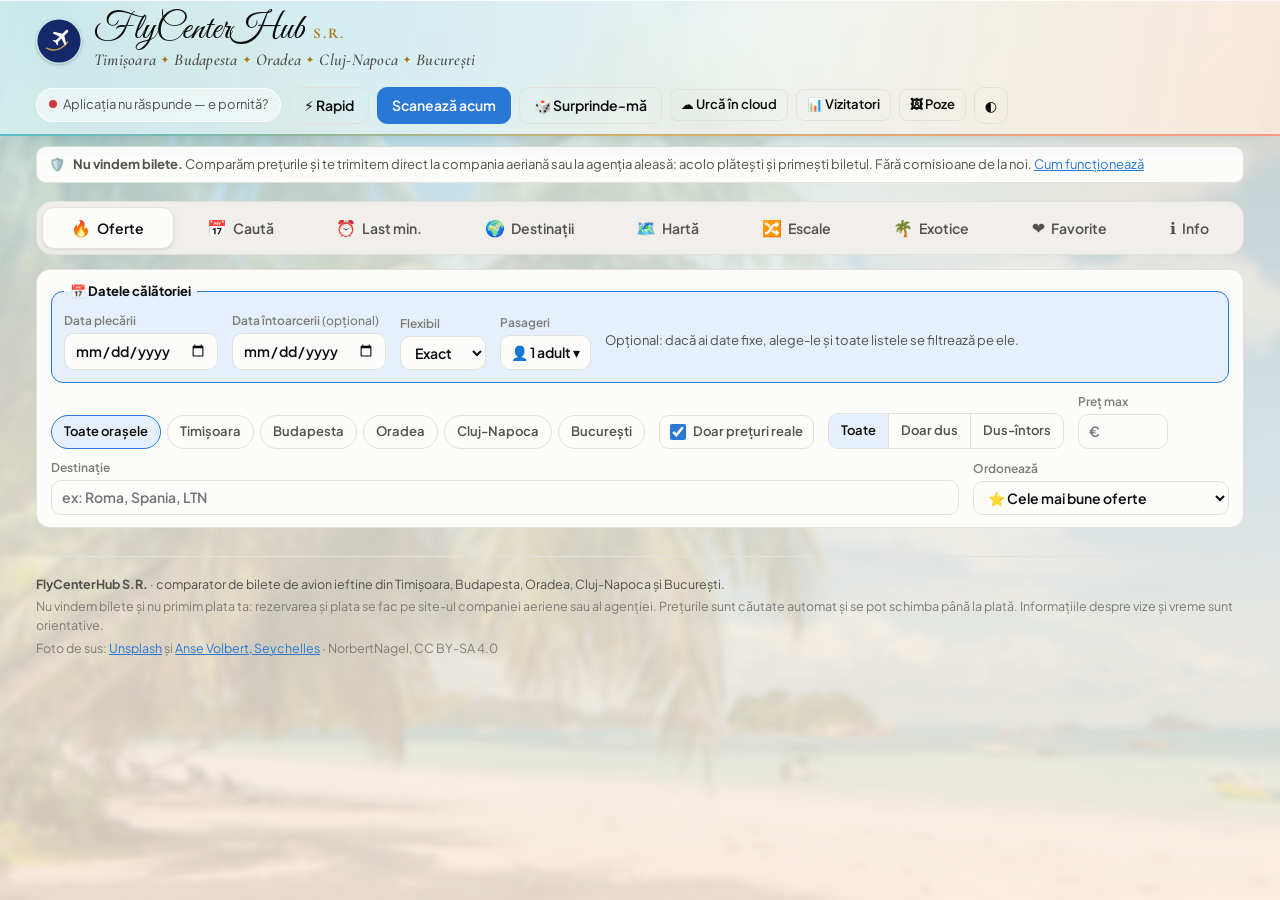
==== web/index.html @ 63155123 "Actualizare cod de pe laptop 2026-10-12 17:02:03" ====
<!doctype html>
<html lang="ro">
<head>
<meta charset="utf-8">
<meta name="viewport" content="width=device-width, initial-scale=1, viewport-fit=cover">
<meta name="theme-color" content="#fcfcfb" media="(prefers-color-scheme: light)">
<meta name="theme-color" content="#1a1a19" media="(prefers-color-scheme: dark)">
<title>FlyCenterHub S.R.</title>
<link rel="preconnect" href="https://fonts.googleapis.com">
<link rel="preconnect" href="https://fonts.gstatic.com" crossorigin>
<link href="https://fonts.googleapis.com/css2?family=Great+Vibes&family=Cormorant+Garamond:ital,wght@0,500;0,600;0,700;1,500;1,600&family=Plus+Jakarta+Sans:wght@400;500;600;700;800&display=swap" rel="stylesheet">
<link rel="icon" href="logo.svg" type="image/svg+xml">
<link rel="apple-touch-icon" href="logo.svg">
<link rel="stylesheet" href="style.css">
<link rel="stylesheet" href="hero.css">
</head>
<body>
<header class="top">
  <div class="wrap top-inner">
    <div class="brand">
      <span class="logo" aria-hidden="true"><img src="logo.svg" alt="" width="44" height="44"></span>
      <div>
        <h1 class="brand-name"><span class="script">FlyCenterHub</span> <span class="sr">S.R.</span></h1>
        <p class="sub cities" id="cities-line">Timișoara · Budapesta · Oradea · Cluj-Napoca</p>
        <p class="sub fx" id="fx-line"></p>
        <p class="sub fx" id="public-line"></p>
      </div>
    </div>
    <div class="status-area">
      <div id="status" class="status-pill" role="status" aria-live="polite">Se încarcă…</div>
      <button id="btn-quick" class="btn ghost" title="Verificare rapidă (~2 minute): Aviasales și cele mai mici prețuri Ryanair spre toate destinațiile">⚡ Rapid</button>
      <button id="btn-scan" class="btn" title="Scanare completă (~30 de minute): fiecare zi, pe toate rutele Wizz Air, Ryanair și Aviasales">Scanează acum</button>
      <button id="btn-surprise" class="btn ghost" title="O destinație la întâmplare, în bugetul tău">🎲 Surprinde-mă</button>
      <button id="btn-theme" class="btn ghost icon" title="Temă luminoasă / întunecată" aria-label="Schimbă tema">◐</button>
    </div>
  </div>
  <div class="scanbar" id="scanbar" hidden><div class="fill"></div></div>
</header>

<main class="wrap">
  <div class="trust" id="trust">🛡️ <span><b>Nu vindem bilete.</b> Comparăm prețurile și te trimitem direct la compania aeriană sau la agenția aleasă: acolo plătești și primești biletul. Fără comisioane de la noi. <a href="#" data-tab="help" data-anchor="despre">Cum funcționează</a></span></div>
  <nav class="tabs" role="tablist">
    <button role="tab" data-tab="deals" title="Cele mai bune oferte" class="tab active"><span class="t-ico">🔥</span><span class="t-lbl">Oferte</span><span class="t-short">Oferte</span> <span class="count" id="c-deals"></span></button>
    <button role="tab" data-tab="search" title="Cel mai ieftin zbor spre fiecare destinație, filtrat pe datele tale" class="tab"><span class="t-ico">📅</span><span class="t-lbl">Caută pe date</span><span class="t-short">Caută</span> <span class="count" id="c-search"></span></button>
    <button role="tab" data-tab="lm" title="Zboruri cu plecare în zilele următoare" class="tab"><span class="t-ico">⏰</span><span class="t-lbl">Last minute</span><span class="t-short">Last min.</span> <span class="count" id="c-lm"></span></button>
    <button role="tab" data-tab="dest" title="Toate destinațiile, din fiecare oraș" class="tab"><span class="t-ico">🌍</span><span class="t-lbl">Destinații</span><span class="t-short">Destinații</span> <span class="count" id="c-dest"></span></button>
    <button role="tab" data-tab="map" title="Harta cu prețuri: unde poți zbura ieftin" class="tab"><span class="t-ico">🗺️</span><span class="t-lbl">Hartă</span><span class="t-short">Hartă</span> <span class="count" id="c-map"></span></button>
    <button role="tab" data-tab="escale" title="Escale făcute de tine: două bilete low-cost, mai ieftine decât zborul direct" class="tab"><span class="t-ico">🔀</span><span class="t-lbl">Escale</span><span class="t-short">Escale</span> <span class="count" id="c-escale"></span></button>
    <button role="tab" data-tab="exotic" title="Destinații exotice din Budapesta" class="tab"><span class="t-ico">🌴</span><span class="t-lbl">Exotice</span><span class="t-short">Exotice</span> <span class="count" id="c-exotic"></span></button>
    <button role="tab" data-tab="favs" title="Zborurile salvate de tine" class="tab"><span class="t-ico">❤️</span><span class="t-lbl">Favorite</span><span class="t-short">Favorite</span> <span class="count" id="c-favs"></span></button>
    <button role="tab" data-tab="help" title="Cum funcționează platforma" class="tab"><span class="t-ico">ℹ️</span><span class="t-lbl">Info</span><span class="t-short">Info</span></button>
  </nav>

  <div class="quick-origins" id="quick-origins" role="group" aria-label="Oraș de plecare"></div>
  <section class="filters" id="filters">
    <button class="filters-toggle" id="filters-toggle" type="button" aria-expanded="false">
      <span>⚙️ Filtre, date și sortare</span><span class="ft-sum" id="filters-sum"></span><span class="ft-arrow">▾</span>
    </button>
    <fieldset class="datebox" id="f-dates">
      <legend>📅 Datele călătoriei</legend>
      <label class="field"><span>Data plecării</span><input id="f-dep" type="date"></label>
      <label class="field"><span>Data întoarcerii <em>(opțional)</em></span><input id="f-ret" type="date"></label>
      <label class="field"><span>Flexibil</span>
        <select id="f-flex">
          <option value="0">Exact</option>
          <option value="1">± 1 zi</option>
          <option value="2">± 2 zile</option>
          <option value="3">± 3 zile</option>
          <option value="7">± 7 zile</option>
        </select>
      </label>
      <div class="field pax-field"><span>Pasageri</span>
        <button class="pax-btn" id="pax-btn" type="button" aria-haspopup="true" aria-expanded="false">👤 1 adult ▾</button>
        <div class="pax-pop" id="pax-pop" hidden>
          <div class="pax-row" data-k="adults"><div><b>Adulți</b><small>12 ani și peste</small></div>
            <button type="button" data-d="-1" aria-label="Mai puțini adulți">−</button><output>1</output><button type="button" data-d="1" aria-label="Mai mulți adulți">+</button></div>
          <div class="pax-row" data-k="children"><div><b>Copii</b><small>2–11 ani, cu loc</small></div>
            <button type="button" data-d="-1" aria-label="Mai puțini copii">−</button><output>0</output><button type="button" data-d="1" aria-label="Mai mulți copii">+</button></div>
          <div class="pax-row" data-k="infants"><div><b>Bebeluși</b><small>sub 2 ani, în brațe</small></div>
            <button type="button" data-d="-1" aria-label="Mai puțini bebeluși">−</button><output>0</output><button type="button" data-d="1" aria-label="Mai mulți bebeluși">+</button></div>
          <p class="pax-note">Maximum 9 locuri pe rezervare (adulți + copii); câte un bebeluș pentru fiecare adult.</p>
          <button type="button" class="btn small" id="pax-done">Gata</button>
        </div>
      </div>
      <button class="btn small ghost" id="f-dates-clear" type="button" hidden>✕ Șterge datele</button>
      <p class="datebox-hint" id="f-dates-hint">Opțional: dacă ai date fixe, alege-le și toate listele se filtrează pe ele.</p>
    </fieldset>
    <div class="chips" id="f-origin" role="group" aria-label="Oraș de plecare"></div>
    <label class="exact-toggle" title="Arată doar prețuri reale: direct de la Wizz Air și Ryanair sau confirmate pe Google Flights. Debifează ca să vezi și prețurile găsite în căutările altor călători (de verificat).">
      <input type="checkbox" id="f-exact" checked> <span>Doar prețuri reale</span>
    </label>
    <div class="seg" id="f-trip" role="group" aria-label="Tip bilet">
      <button data-v="ALL" class="on">Toate</button>
      <button data-v="OW">Doar dus</button>
      <button data-v="RT">Dus-întors</button>
    </div>
    <label class="field"><span>Preț max</span><input id="f-max" type="number" min="0" step="5" placeholder="€" inputmode="numeric"></label>
    <label class="field grow"><span>Destinație</span><input id="f-q" type="search" placeholder="ex: Roma, Spania, LTN"></label>
    <label class="field" id="f-sort-wrap"><span>Ordonează</span>
      <select id="f-sort">
        <option value="best">⭐ Cele mai bune oferte</option>
        <option value="price_asc">💶 Preț: de la cel mai ieftin</option>
        <option value="price_desc">💶 Preț: de la cel mai scump</option>
        <option value="newest">🆕 Cele mai noi (apărute recent)</option>
        <option value="date_asc">📅 Plecare: cele mai apropiate</option>
        <option value="date_desc">📅 Plecare: cele mai îndepărtate</option>
        <option value="discount">📉 Cea mai mare reducere</option>
        <option value="name">🔤 Destinație A–Z</option>
      </select>
    </label>
    <label class="field" id="f-days-wrap" hidden><span>Pleacă în max</span>
      <select id="f-days">
        <option value="3">3 zile</option>
        <option value="7">7 zile</option>
        <option value="10" selected>10 zile</option>
        <option value="14">14 zile</option>
        <option value="21">21 zile</option>
      </select>
    </label>
  </section>

  <div id="banner"></div>

  <section id="tab-deals" class="panel"></section>
  <section id="tab-search" class="panel" hidden></section>
  <section id="tab-lm" class="panel" hidden></section>
  <section id="tab-dest" class="panel" hidden></section>
  <section id="tab-map" class="panel" hidden></section>
  <section id="tab-escale" class="panel" hidden></section>
  <section id="tab-exotic" class="panel" hidden></section>
  <section id="tab-favs" class="panel" hidden></section>
  <section id="tab-help" class="panel prose" hidden></section>
</main>
<footer class="site-foot wrap">
  <p><b>FlyCenterHub S.R.</b> · comparator de bilete de avion ieftine din Timișoara, Budapesta, Oradea, Cluj-Napoca și București.</p>
  <p class="muted">Nu vindem bilete și nu primim plata ta: rezervarea și plata se fac pe site-ul companiei aeriene sau al agenției. Prețurile sunt căutate automat și se pot schimba până la plată. Informațiile despre vize și vreme sunt orientative.</p>
  <p class="muted">Foto de sus: <a href="https://unsplash.com" target="_blank" rel="noopener">Unsplash</a> și <a href="https://commons.wikimedia.org/wiki/File:Cote_D%27Or_Beach_-_Anse_Volbert_-_Praslin_-_Seychelles.jpg" target="_blank" rel="noopener">Anse Volbert, Seychelles</a> · NorbertNagel, CC BY-SA 4.0</p>
</footer>

<dialog id="route-modal" aria-labelledby="rm-title">
  <div class="modal-head">
    <div>
      <h2 id="rm-title">Rută</h2>
      <p class="sub" id="rm-sub"></p>
    </div>
    <button class="btn ghost icon" id="rm-close" aria-label="Închide">✕</button>
  </div>
  <div id="rm-body"></div>
</dialog>

<dialog id="surprise-modal" class="sp-modal" aria-labelledby="sp-title">
  <div class="modal-head">
    <div>
      <h2 id="sp-title">🎲 Surprinde-mă</h2>
      <p class="sub">Tu alegi bugetul, noi alegem destinația.</p>
    </div>
    <button class="btn ghost icon" id="sp-close" aria-label="Închide">✕</button>
  </div>
  <div class="sp-opts">
    <div class="chips sp-from" id="sp-origin" role="group" aria-label="Oraș de plecare"></div>
    <div class="seg" id="sp-budget" role="group" aria-label="Buget">
      <button data-v="30">sub 30 €</button><button data-v="50" class="on">sub 50 €</button><button data-v="100">sub 100 €</button><button data-v="200">sub 200 €</button>
    </div>
    <div class="seg" id="sp-trip" role="group" aria-label="Tip bilet">
      <button data-v="OW" class="on">Doar dus</button><button data-v="RT">Dus-întors</button>
    </div>
  </div>
  <div id="sp-body"></div>
  <div class="sp-foot"><button class="btn" id="sp-again" type="button">🎲 Altă destinație</button></div>
</dialog>

<div id="tooltip" class="tooltip" role="tooltip" hidden></div>
<script src="app.js"></script>
<script src="hero.js"></script>
</body>
</html>
---- web/style.css ----
:root {
  color-scheme: light;
  --bg: #f4f4f1;
  --surface: #fcfcfb;
  --surface-2: #f0efec;
  --border: #e2e1dc;
  --text: #0b0b0b;
  --text-2: #52514e;
  --muted: #7d7c77;
  --accent: #2a78d6;
  --accent-soft: #e6f0fc;
  --accent-ink: #ffffff;
  --gold: #a87412;
  --good-text: #006300;
  --good-soft: #e3f4e3;
  --hot-soft: #fdebe4;
  --hot-text: #a33a12;
  --new: #d03b3b;
  --series-1: #2a78d6;
  --series-1-soft: #9ec5f4;
  --series-2: #eb6834;
  --grid: #e8e7e3;
  --shadow: 0 1px 2px rgba(0,0,0,.05), 0 4px 16px rgba(0,0,0,.04);
  --radius: 14px;
}
@media (prefers-color-scheme: dark) {
  :root:not([data-theme="light"]) {
    color-scheme: dark;
    --bg: #121211;
    --surface: #1a1a19;
    --surface-2: #242422;
    --border: #33332f;
    --text: #ffffff;
    --text-2: #c3c2b7;
    --muted: #8f8e86;
    --accent: #3987e5;
    --accent-soft: #1d2b3d;
    --accent-ink: #ffffff;
    --gold: #f6d27a;
    --good-text: #6fd46f;
    --good-soft: #17301a;
    --hot-soft: #3a2218;
    --hot-text: #f3a17f;
    --new: #e66767;
    --series-1: #3987e5;
    --series-1-soft: #256abf;
    --series-2: #d95926;
    --grid: #2c2c29;
    --shadow: 0 1px 2px rgba(0,0,0,.3);
  }
}
:root[data-theme="dark"] {
  color-scheme: dark;
  --bg: #121211;
  --surface: #1a1a19;
  --surface-2: #242422;
  --border: #33332f;
  --text: #ffffff;
  --text-2: #c3c2b7;
  --muted: #8f8e86;
  --accent: #3987e5;
  --accent-soft: #1d2b3d;
  --accent-ink: #ffffff;
  --gold: #f6d27a;
  --good-text: #6fd46f;
  --good-soft: #17301a;
  --hot-soft: #3a2218;
  --hot-text: #f3a17f;
  --new: #e66767;
  --series-1: #3987e5;
  --series-1-soft: #256abf;
  --series-2: #d95926;
  --grid: #2c2c29;
  --shadow: 0 1px 2px rgba(0,0,0,.3);
}

* { box-sizing: border-box; }
[hidden] { display: none !important; }
html, body { margin: 0; }
body {
  background: var(--bg);
  color: var(--text);
  font: 15px/1.5 "Plus Jakarta Sans", system-ui, -apple-system, "Segoe UI", Roboto, sans-serif;
  -webkit-font-smoothing: antialiased;
}
/* Titluri de secțiune în stil clasic, asortate cu logo-ul */
.modal-head h2, .prose h2 {
  font-family: "Cormorant Garamond", Georgia, "Times New Roman", serif;
  font-weight: 700;
  letter-spacing: .01em;
}
.modal-head h2 { font-size: 24px; }
.prose h2 { font-size: 22px; }
a { color: var(--accent); }
.wrap { max-width: 1240px; margin: 0 auto; padding: 0 16px; }
.muted { color: var(--muted); }
.sub { margin: 0; color: var(--text-2); font-size: 13px; }
.sub.fx { font-size: 12px; color: var(--muted); font-variant-numeric: tabular-nums; }
.num { font-variant-numeric: tabular-nums; }

/* Header */
.top { background: var(--surface); border-bottom: 1px solid var(--border); position: relative; z-index: 20; /* rămâne sus, nu coboară la derulare */ }
.top-inner { display: flex; align-items: center; justify-content: space-between; gap: 16px; padding-top: 12px; padding-bottom: 12px; flex-wrap: wrap; }
.brand { display: flex; align-items: center; gap: 12px; }
.logo { width: 46px; height: 46px; flex: 0 0 auto; border-radius: 50%; display: block; box-shadow: 0 1px 3px rgba(10, 22, 56, .25); }
.logo img { width: 100%; height: 100%; display: block; }
h1 { font-size: 19px; margin: 0; letter-spacing: -.01em; }
.brand-name { display: flex; align-items: baseline; gap: 8px; line-height: 1; margin-bottom: 2px; }
.brand-name .script { font-family: "Great Vibes", "Segoe Script", "Brush Script MT", cursive; font-weight: 400; font-size: 36px; letter-spacing: 0; color: var(--text); }
.brand-name .sr { font-family: "Cormorant Garamond", Georgia, "Times New Roman", serif; font-weight: 700; font-size: 15px; letter-spacing: .14em; color: var(--gold); }
.status-area { display: flex; align-items: center; gap: 8px; flex-wrap: wrap; }
.status-pill { font-size: 13px; color: var(--text-2); background: var(--surface-2); border: 1px solid var(--border); padding: 6px 12px; border-radius: 999px; max-width: 520px; }
.status-pill .dot { display: inline-block; width: 8px; height: 8px; border-radius: 50%; background: #0ca30c; margin-right: 6px; vertical-align: 1px; }
.status-pill.busy .dot { background: #fab219; animation: pulse 1.2s infinite; }
.status-pill.err .dot { background: #d03b3b; }
@keyframes pulse { 50% { opacity: .3; } }

.btn { font: inherit; font-size: 14px; font-weight: 600; border: 1px solid var(--accent); background: var(--accent); color: var(--accent-ink); padding: 7px 14px; border-radius: 10px; cursor: pointer; text-decoration: none; display: inline-flex; align-items: center; gap: 6px; white-space: nowrap; }
.btn:hover { filter: brightness(1.08); }
.btn:disabled { opacity: .55; cursor: default; }
.btn.ghost { background: transparent; color: var(--text); border-color: var(--border); }
.btn.ghost:hover { background: var(--surface-2); filter: none; }
.btn.small { font-size: 13px; padding: 5px 10px; border-radius: 8px; }
.btn.icon { padding: 7px 10px; }

/* Tabs */
.tabs { display: flex; gap: 4px; margin: 18px 0 12px; overflow-x: auto; scrollbar-width: none; }
.tab { font: inherit; font-weight: 600; font-size: 14px; background: none; border: none; color: var(--text-2); padding: 9px 14px; border-radius: 10px; cursor: pointer; white-space: nowrap; }
.tab:hover { background: var(--surface-2); }
.tab.active { background: var(--surface); color: var(--text); box-shadow: var(--shadow); border: 1px solid var(--border); }
.count { font-size: 12px; color: var(--muted); font-weight: 500; margin-left: 2px; }

/* Filters */
.filters { display: flex; gap: 10px 14px; align-items: end; flex-wrap: wrap; background: var(--surface); border: 1px solid var(--border); border-radius: var(--radius); padding: 12px 14px; margin-bottom: 14px; }
.chips { display: flex; gap: 6px; flex-wrap: wrap; }
.chip { font: inherit; font-size: 13px; font-weight: 600; border: 1px solid var(--border); background: var(--surface); color: var(--text-2); border-radius: 999px; padding: 6px 12px; cursor: pointer; }
.chip.on { background: var(--accent-soft); border-color: var(--accent); color: var(--text); }
.seg { display: inline-flex; border: 1px solid var(--border); border-radius: 10px; overflow: hidden; }
.seg button { font: inherit; font-size: 13px; font-weight: 600; background: var(--surface); border: none; color: var(--text-2); padding: 7px 12px; cursor: pointer; }
.seg button + button { border-left: 1px solid var(--border); }
.seg button.on { background: var(--accent-soft); color: var(--text); }
.field { display: flex; flex-direction: column; gap: 3px; font-size: 12px; color: var(--muted); font-weight: 600; }
.field.grow { flex: 1 1 180px; }
.field input, .field select { font: inherit; font-size: 14px; color: var(--text); background: var(--surface); border: 1px solid var(--border); border-radius: 10px; padding: 6px 10px; min-width: 0; }
.field input[type=number] { width: 90px; }
.field input:focus, .field select:focus, .chip:focus-visible, .btn:focus-visible, .tab:focus-visible { outline: 2px solid var(--accent); outline-offset: 1px; }

/* Chenarul cu date */
.datebox { flex: 1 1 100%; display: flex; gap: 10px 14px; align-items: end; flex-wrap: wrap; margin: 0; padding: 10px 12px 12px; border: 1.5px solid var(--accent); border-radius: 12px; background: var(--accent-soft); }
.datebox legend { font-size: 13px; font-weight: 700; color: var(--text); padding: 0 6px; }
.datebox .field em { font-style: normal; font-weight: 500; }
.datebox input[type=date] { min-width: 150px; }
.datebox-hint { margin: 0; font-size: 13px; color: var(--text-2); flex: 1 1 220px; align-self: center; }
.datebox-hint.err { color: var(--hot-text); font-weight: 600; }
.legs { display: grid; gap: 3px; font-size: 14px; }
.legs .leg { display: flex; gap: 6px; align-items: baseline; flex-wrap: wrap; }
.legs .leg .lp { color: var(--text-2); font-variant-numeric: tabular-nums; margin-left: auto; }

/* Banner */
.banner { background: var(--accent-soft); border: 1px solid var(--border); border-radius: var(--radius); padding: 12px 14px; margin-bottom: 14px; font-size: 14px; color: var(--text-2); display: flex; gap: 10px; align-items: flex-start; }
.banner b { color: var(--text); }

/* Deal cards */
.grid { display: grid; grid-template-columns: repeat(auto-fill, minmax(290px, 1fr)); gap: 12px; }
.card { background: var(--surface); border: 1px solid var(--border); border-radius: var(--radius); padding: 14px; display: flex; flex-direction: column; gap: 8px; box-shadow: var(--shadow); position: relative; }
.card .route { font-weight: 700; font-size: 15px; display: flex; gap: 6px; align-items: baseline; flex-wrap: wrap; }
.card .route .arrow { color: var(--muted); font-weight: 400; }
.card .country { color: var(--muted); font-size: 13px; font-weight: 500; }
.card .price-row { display: flex; align-items: baseline; gap: 8px; flex-wrap: wrap; }
.card .price { font-size: 28px; font-weight: 800; letter-spacing: -.02em; }
.card .lei { color: var(--text-2); font-size: 14px; font-weight: 600; cursor: help; }
.card .disc { font-size: 13px; font-weight: 700; color: var(--good-text); background: var(--good-soft); padding: 2px 8px; border-radius: 6px; }
.card .when { font-size: 14px; color: var(--text); }
.card .meta { font-size: 13px; color: var(--text-2); }
.card .actions { display: flex; gap: 6px; flex-wrap: wrap; margin-top: auto; padding-top: 4px; }
.kind { align-self: flex-start; font-size: 10.5px; font-weight: 700; text-transform: uppercase; letter-spacing: .06em; color: var(--text-2); background: var(--surface-2); border: 1px solid var(--border); border-radius: 999px; padding: 2px 9px; margin-bottom: -2px; }
.badges { display: flex; gap: 5px; flex-wrap: wrap; }
.badge { font-size: 12px; font-weight: 600; border-radius: 6px; padding: 2px 7px; background: var(--surface-2); color: var(--text-2); border: 1px solid var(--border); white-space: nowrap; }
.badge.hot { background: var(--hot-soft); color: var(--hot-text); border-color: transparent; }
.badge.new { background: var(--new); color: #fff; border-color: transparent; }
.linkish { background: none; border: none; padding: 0; font: inherit; font-size: 13px; color: var(--accent); cursor: pointer; text-decoration: underline; text-underline-offset: 2px; }

/* Tables */
.table-wrap { background: var(--surface); border: 1px solid var(--border); border-radius: var(--radius); overflow: auto; box-shadow: var(--shadow); }
table { width: 100%; border-collapse: collapse; font-size: 14px; }
th, td { text-align: left; padding: 9px 12px; border-bottom: 1px solid var(--border); white-space: nowrap; }
th { font-size: 12px; text-transform: uppercase; letter-spacing: .04em; color: var(--muted); background: var(--surface); position: sticky; top: 0; font-weight: 700; }
tr:last-child td { border-bottom: none; }
tbody tr:hover { background: var(--surface-2); }
td.r, th.r { text-align: right; }
td .strong { font-weight: 700; }
.cell-btn { font: inherit; background: none; border: none; color: var(--text); cursor: pointer; padding: 2px 4px; border-radius: 6px; font-variant-numeric: tabular-nums; }
.cell-btn:hover { background: var(--accent-soft); }
.cell-btn.best { font-weight: 800; color: var(--good-text); }

/* Posts */
.posts { display: grid; gap: 10px; }
.post { background: var(--surface); border: 1px solid var(--border); border-radius: var(--radius); padding: 12px 14px; display: flex; flex-direction: column; gap: 4px; }
.post a.title { font-weight: 700; color: var(--text); text-decoration: none; font-size: 15px; }
.post a.title:hover { color: var(--accent); }
.post .meta { font-size: 13px; color: var(--muted); }
.post .summary { font-size: 13px; color: var(--text-2); display: -webkit-box; -webkit-line-clamp: 2; -webkit-box-orient: vertical; overflow: hidden; }

/* Empty */
.empty { text-align: center; padding: 48px 16px; color: var(--text-2); background: var(--surface); border: 1px dashed var(--border); border-radius: var(--radius); }
.empty .big { font-size: 34px; }

/* Modal */
dialog { width: min(920px, calc(100vw - 24px)); max-height: calc(100vh - 32px); border: 1px solid var(--border); border-radius: 18px; padding: 0; background: var(--surface); color: var(--text); box-shadow: 0 20px 60px rgba(0,0,0,.25); }
dialog::backdrop { background: rgba(0,0,0,.45); }
.modal-head { display: flex; justify-content: space-between; align-items: flex-start; gap: 12px; padding: 16px 18px 8px; position: sticky; top: 0; background: var(--surface); z-index: 2; }
.modal-head h2 { margin: 0; font-size: 19px; }
#rm-body { padding: 4px 18px 18px; }
.stats { display: grid; grid-template-columns: repeat(auto-fit, minmax(150px, 1fr)); gap: 10px; margin: 8px 0 14px; }
.stat { background: var(--surface-2); border-radius: 12px; padding: 10px 12px; }
.stat .k { font-size: 12px; color: var(--muted); font-weight: 600; }
.stat .v { font-size: 20px; font-weight: 800; }
.chart-card { border: 1px solid var(--border); border-radius: 12px; padding: 12px; margin-bottom: 14px; }
.chart-card h3 { margin: 0 0 2px; font-size: 14px; }
.chart-card .sub { margin-bottom: 8px; }
.legend { display: flex; gap: 14px; flex-wrap: wrap; font-size: 12px; color: var(--text-2); margin-bottom: 6px; }
.legend i { display: inline-block; width: 10px; height: 10px; border-radius: 3px; margin-right: 5px; vertical-align: -1px; }
.legend i.line { height: 2px; border-radius: 1px; vertical-align: 3px; width: 14px; }
.legend i.dash { height: 0; border-top: 2px dashed var(--muted); width: 14px; vertical-align: 3px; border-radius: 0; }
.chart svg { display: block; width: 100%; overflow: visible; }
.chart text { fill: var(--muted); font-size: 11px; font-family: inherit; }
.chart .grid-line { stroke: var(--grid); stroke-width: 1; }
.chart .ref-line { stroke: var(--muted); stroke-width: 1.5; stroke-dasharray: 4 4; }
.chart .bar { fill: var(--series-1-soft); }
.chart .bar.deal { fill: var(--series-1); }
.chart .hit { fill: transparent; cursor: pointer; }
.chart .hit:hover + .bar, .chart .bar.hover { opacity: .8; }
.chart .line-1 { fill: none; stroke: var(--series-1); stroke-width: 2; }
.chart .line-2 { fill: none; stroke: var(--series-2); stroke-width: 2; }
.chart .dot-1 { fill: var(--series-1); stroke: var(--surface); stroke-width: 2; }
.chart .dot-2 { fill: var(--series-2); stroke: var(--surface); stroke-width: 2; }
.chart .cross { stroke: var(--muted); stroke-width: 1; }
.chart .dlabel { fill: var(--text-2); font-weight: 600; }
.tooltip { position: fixed; z-index: 1000; pointer-events: none; background: var(--text); color: var(--surface); font-size: 13px; padding: 7px 10px; border-radius: 8px; box-shadow: 0 4px 14px rgba(0,0,0,.2); max-width: 260px; }
.tooltip b { font-size: 14px; }
.list { display: grid; gap: 6px; }
.list-row { display: flex; gap: 10px; align-items: center; justify-content: space-between; padding: 8px 10px; border: 1px solid var(--border); border-radius: 10px; flex-wrap: wrap; }
.list-row .p { font-weight: 800; font-size: 16px; min-width: 80px; }

/* Help */
.prose { background: var(--surface); border: 1px solid var(--border); border-radius: var(--radius); padding: 18px 22px; max-width: 900px; }
.prose h2 { font-size: 17px; margin: 18px 0 6px; }
.prose h2:first-child { margin-top: 0; }
.prose p, .prose li { color: var(--text-2); }
.prose code { background: var(--surface-2); padding: 1px 6px; border-radius: 5px; font-size: 13px; }

@media (max-width: 640px) {
  .top { position: relative; }
  .top-inner { padding-top: 10px; padding-bottom: 10px; }
  .status-pill { max-width: 100%; }
  .card .price { font-size: 24px; }
  .filters { padding: 10px; }
  .field.grow { flex-basis: 100%; }
}

/* Bara de progres a scanării */
.scanbar { height: 3px; background: var(--surface-2); }
.scanbar .fill { height: 100%; width: 2%; background: var(--accent); transition: width .8s ease; }
/* Verificare live și ora verificării */
.fresh { font-size: 12px; color: var(--muted); }
.fresh.warn { color: var(--hot-text); }
/* rezultatul verificării prețului — card cu iconiță */
.verify-res.vr { display: flex; flex-direction: column; gap: 10px; margin-top: 10px; padding: 12px 14px; border-radius: 14px;
  background: var(--surface); border: 1px solid var(--border); color: var(--text); font-size: 13px; font-weight: 500; line-height: 1.4;
  white-space: normal; overflow-wrap: anywhere; min-width: 0; max-width: 100%; box-sizing: border-box;
  box-shadow: 0 1px 2px rgba(0,0,0,.04); animation: vr-in .25s ease-out; }
@keyframes vr-in { from { opacity: 0; transform: translateY(-3px); } }
.vr-head { display: flex; align-items: center; gap: 10px; min-width: 0; }
.vr-hd { min-width: 0; }
.vr-ico { width: 34px; height: 34px; border-radius: 50%; flex: none; display: flex; align-items: center; justify-content: center;
  background: var(--surface-2); color: var(--text-2); }
.vr-ico svg { width: 18px; height: 18px; fill: none; stroke: currentColor; stroke-width: 2.4; stroke-linecap: round; stroke-linejoin: round; }
.vr-ico.good, .vr-ico.down { background: var(--good-soft); color: var(--good-text); }
.vr-ico.up, .vr-ico.warn { background: var(--hot-soft); color: var(--hot-text); }
.vr-ico.bad { background: var(--hot-soft); color: var(--new); }
.vr-ico.loading { background: var(--accent-soft); }
.vr-spin { width: 16px; height: 16px; border-radius: 50%; border: 2.4px solid var(--accent); border-right-color: transparent; animation: vr-rot .8s linear infinite; }
@keyframes vr-rot { to { transform: rotate(360deg); } }
.vr-title { font-size: 14px; font-weight: 700; color: var(--text); }
.vr-sub { font-size: 12px; color: var(--muted); margin-top: 1px; }
.vr-price { display: flex; align-items: baseline; flex-wrap: wrap; gap: 4px 10px; font-variant-numeric: tabular-nums; }
.vr-amount { font-size: 24px; font-weight: 800; letter-spacing: -.01em; color: var(--text); }
.vr-lei { font-size: 13px; color: var(--text-2); }
.vr-old { font-size: 13px; color: var(--muted); }
.vr-delta { font-size: 12px; font-weight: 700; padding: 2px 8px; border-radius: 999px; }
.vr-delta.down { background: var(--good-soft); color: var(--good-text); }
.vr-delta.up { background: var(--hot-soft); color: var(--hot-text); }
.vr-note { font-size: 12px; color: var(--text-2); margin-top: -4px; }
.vr-seats { display: flex; align-items: center; gap: 7px; padding: 8px 10px; border-radius: 10px; background: var(--surface-2); color: var(--text-2); font-size: 12px; font-weight: 600; }
.vr-seats svg { width: 17px; height: 17px; flex: none; fill: none; stroke: currentColor; stroke-width: 1.8; stroke-linecap: round; stroke-linejoin: round; }
.vr-seats-t { flex: 1; min-width: 0; }
.vr-seats.few { background: #faeeda; color: #633806; }
.vr-meter { display: inline-flex; gap: 1.5px; flex: none; }
.vr-meter i { width: 3px; height: 11px; border-radius: 2px; background: currentColor; opacity: .18; }
.vr-meter i.on { opacity: .85; }
.vr-group { display: flex; align-items: baseline; flex-wrap: wrap; gap: 4px 8px; padding-top: 8px; border-top: 1px dashed var(--border); font-size: 12.5px; color: var(--text-2); }
.vr-group b { font-size: 15px; color: var(--text); }
.vr-group .vr-note { flex-basis: 100%; margin-top: 0; }
.vr-group.few .vr-note { color: var(--hot-text); }
.vr-book { align-self: flex-start; }
@media (prefers-color-scheme: dark) { :root:not([data-theme="light"]) .vr-seats.few { background: #412402; color: #FAC775; } }
:root[data-theme="dark"] .vr-seats.few { background: #412402; color: #FAC775; }
td .verify-res { white-space: normal; max-width: 100%; }
td.m-actions { white-space: nowrap; vertical-align: middle; }
tr.vr-row td { padding: 0 12px 12px; border-bottom: 1px solid var(--border); }
tr.vr-row .verify-res { margin-top: 0; max-width: 520px; margin-left: auto; }
tr:has(+ tr.vr-row) td { border-bottom: none; }
.row-actions { display: flex; align-items: center; gap: 6px; }
.row-actions .fav-btn { margin-right: 0; }
.row-checked { margin-top: 6px; font-size: 11.5px; }

/* Compară live pe alte motoare de căutare */
.compare { font-size: 12px; color: var(--text-2); line-height: 1.7; }
.compare a { font-weight: 600; text-decoration: none; }
.compare a:hover { text-decoration: underline; }

/* ---------- Telefon ---------- */
.filters-toggle { display: none; }
.m-only { display: none; }
@media (max-width: 700px) {
  body { font-size: 14px; }
  .wrap { padding: 0 12px; }
  /* antet compact */
  .top-inner { gap: 8px; padding-top: 8px; padding-bottom: 8px; position: relative; }
  .brand { gap: 10px; padding-right: 44px; }
  .logo { width: 40px; height: 40px; border-radius: 50%; }
  .brand-name .script { font-size: 30px; }
  .brand-name .sr { font-size: 13px; }
  .sub { font-size: 12px; }
  .sub.fx { font-size: 11px; }
  .status-area { width: 100%; gap: 6px; }
  .status-pill { flex: 1 1 100%; font-size: 12px; padding: 5px 10px; }
  #btn-theme { position: absolute; top: 8px; right: 0; }
  #btn-quick, #btn-scan { flex: 1 1 0; justify-content: center; }
  /* tab-uri */
  .tabs { margin: 10px -12px 8px; padding: 0 12px; gap: 2px; }
  .tab { font-size: 13px; padding: 8px 10px; }
  /* filtrele se strâng într-un buton */
  .filters { padding: 0; gap: 0; }
  .filters-toggle { display: flex; width: 100%; align-items: center; gap: 8px; font: inherit; font-size: 14px; font-weight: 700;
    color: var(--text); background: none; border: none; padding: 11px 14px; cursor: pointer; text-align: left; }
  .filters-toggle .ft-sum { color: var(--accent); font-size: 12px; font-weight: 600; }
  .filters-toggle .ft-arrow { margin-left: auto; transition: transform .2s; }
  .filters.open .ft-arrow { transform: rotate(180deg); }
  .filters:not(.open) > :not(.filters-toggle) { display: none !important; }
  .filters.open { padding: 0 12px 12px; gap: 10px; }
  .filters.open .filters-toggle { margin: 0 -12px; width: calc(100% + 24px); }
  .datebox { padding: 8px 10px 10px; }
  .datebox .field { flex: 1 1 130px; }
  .datebox input[type=date] { min-width: 0; width: 100%; }
  .field.grow, #f-sort-wrap, #f-days-wrap { flex: 1 1 100%; }
  .field select { width: 100%; }
  .seg { width: 100%; }
  .seg button { flex: 1; }
  .banner { font-size: 13px; padding: 10px 12px; }
  /* carduri */
  .grid { grid-template-columns: 1fr; gap: 10px; }
  .card { padding: 12px; }
  .card .actions .btn { flex: 1 1 auto; justify-content: center; }
  /* tabelele devin carduri */
  .table-wrap.stack { background: none; border: none; box-shadow: none; overflow: visible; }
  .table-wrap.stack table, .table-wrap.stack tbody, .table-wrap.stack tr, .table-wrap.stack td { display: block; width: 100%; }
  .table-wrap.stack thead { display: none; }
  .table-wrap.stack tr { background: var(--surface); border: 1px solid var(--border); border-radius: 12px; padding: 10px 12px; margin-bottom: 8px; }
  .table-wrap.stack td { border: none; padding: 2px 0; white-space: normal; text-align: left; }
  .table-wrap.stack td[data-label]::before { content: attr(data-label) ": "; color: var(--muted); font-size: 12px; }
  .table-wrap.stack td.m-hide { display: none; }
  .table-wrap.stack td.m-title { font-size: 15px; padding-bottom: 4px; }
  .table-wrap.stack .m-only { display: inline; }
  .table-wrap.stack td.m-price .strong { font-size: 18px; }
  .table-wrap.stack td.m-price br { display: none; }
  .table-wrap.stack td.m-price .muted { margin-left: 6px; }
  .brand { align-items: flex-start; }
  .logo { margin-top: 4px; }
  .table-wrap.stack td.m-actions { padding-top: 6px; }
  .table-wrap.stack td[data-label^="din "] { display: inline-block; width: 50%; }
  .table-wrap.stack .cell-btn { padding: 0; }
  /* fereastra Calendar pe tot ecranul */
  dialog { width: 100vw; max-width: 100vw; height: 100dvh; max-height: 100dvh; margin: 0; border-radius: 0; border: none; }
  .modal-head { padding: 12px 12px 6px; }
  #rm-body { padding: 4px 12px 16px; }
  .stats { grid-template-columns: 1fr 1fr; gap: 8px; }
  .stat .v { font-size: 17px; }
  .list-row { gap: 6px; }
}

/* ---------- Telefon: interfață simplificată, în stil de aplicație ---------- */
.t-short, .lbl-short, .quick-origins { display: none; }
.tab .t-ico { margin-right: 4px; }
.cmp-toggle { background: none; border: none; padding: 0; font: inherit; color: inherit; cursor: default; }
.cmp-toggle::after { content: ":"; }
@media (max-width: 700px) {
  body { padding-bottom: calc(66px + env(safe-area-inset-bottom)); }
  .brand .sub:not(.fx), .m-extra, #banner, .banner.info, .filters #f-origin { display: none !important; }
  /* meniul de jos */
  .tabs { position: fixed; left: 0; right: 0; bottom: 0; z-index: 40; margin: 0; gap: 0; overflow: visible;
    display: grid; grid-template-columns: repeat(7, 1fr); padding: 6px 2px calc(6px + env(safe-area-inset-bottom));
    background: color-mix(in srgb, var(--surface) 94%, transparent); backdrop-filter: blur(12px); -webkit-backdrop-filter: blur(12px);
    border-top: 1px solid var(--border); box-shadow: 0 -4px 18px rgba(0,0,0,.06); }
  .tab { display: flex; flex-direction: column; align-items: center; gap: 3px; padding: 4px 0; min-width: 0;
    font-size: 10px; font-weight: 600; color: var(--muted); background: none !important; border: none !important;
    box-shadow: none !important; border-radius: 12px; }
  .tab .t-ico { font-size: 21px; line-height: 1; margin: 0; filter: grayscale(.5); opacity: .8; transition: transform .15s; }
  .tab .t-lbl, .tab .count { display: none; }
  .tab .t-short { display: block; white-space: nowrap; }
  .tab.active { color: var(--accent); }
  .tab.active .t-ico { filter: none; opacity: 1; transform: translateY(-2px) scale(1.08); }
  /* orașe rapide */
  .quick-origins { display: flex; gap: 6px; overflow-x: auto; margin: 12px -12px 10px; padding: 0 12px; scrollbar-width: none; }
  .quick-origins::-webkit-scrollbar { display: none; }
  .quick-origins .chip { flex: 0 0 auto; padding: 7px 14px; font-size: 13px; }
  .quick-origins[hidden] + .filters { margin-top: 12px; }
  .filters { margin-bottom: 12px; border-radius: 14px; }
  /* carduri mai aerisite */
  .card { gap: 7px; padding: 14px; border-radius: 16px; }
  .card .route { font-size: 16px; }
  .card .price { font-size: 30px; }
  .card .when { font-size: 14px; }
  .badges .badge:nth-child(n+3) { display: none; }
  .card .actions { display: grid; grid-template-columns: 1fr auto auto; gap: 8px; }
  .card .actions .btn { flex: none; padding: 9px 12px; font-size: 14px; border-radius: 10px; }
  .card .actions .btn:first-child { justify-content: center; }
  .lbl-long { display: none; }
  .lbl-short { display: inline; }
  .compare { font-size: 13px; }
  .compare .cmp-links { display: none; }
  .compare.open .cmp-links { display: block; margin-top: 4px; line-height: 1.9; }
  .cmp-toggle { cursor: pointer; font-weight: 600; color: var(--accent); }
  .cmp-toggle::after { content: " ▾"; }
  .compare.open .cmp-toggle::after { content: " ▴"; }
  .fresh { font-size: 11px; }
  .banner { font-size: 13px; }
}

/* Toate destinațiile: data zborului sub preț */
.cell-date { font-size: 11px; color: var(--muted); white-space: nowrap; }
@media (max-width: 700px) {
  .table-wrap.stack .cell-date { display: inline; margin-left: 4px; }
  .table-wrap.stack td.m-actions .btn { width: 100%; justify-content: center; margin-top: 4px; }
}

/* Persoane și locuri */
.pax-total { font-size: 13px; color: var(--text-2); background: var(--surface-2); border-radius: 8px; padding: 5px 9px; }
.pax-total b { color: var(--text); }
.v-line { margin-top: 4px; font-weight: 600; }
.v-line.v-warn { color: var(--hot-text); }

/* Selector de pasageri */
.pax-field { position: relative; }
.pax-btn { font: inherit; font-size: 14px; color: var(--text); background: var(--surface); border: 1px solid var(--border); border-radius: 10px; padding: 6px 10px; cursor: pointer; text-align: left; white-space: nowrap; }
.pax-pop { position: absolute; z-index: 50; top: calc(100% + 6px); left: 0; width: 290px; background: var(--surface); border: 1px solid var(--border); border-radius: 14px; box-shadow: 0 12px 32px rgba(0,0,0,.14); padding: 10px 14px 12px; }
.pax-row { display: grid; grid-template-columns: 1fr 34px 30px 34px; align-items: center; gap: 4px; padding: 8px 0; border-bottom: 1px solid var(--border); }
.pax-row b { display: block; font-size: 14px; color: var(--text); }
.pax-row small { font-size: 12px; color: var(--muted); font-weight: 500; }
.pax-row button { width: 34px; height: 34px; border-radius: 50%; border: 1px solid var(--accent); background: var(--surface); color: var(--accent); font-size: 18px; font-weight: 700; cursor: pointer; line-height: 1; }
.pax-row button:disabled { border-color: var(--border); color: var(--muted); cursor: default; }
.pax-row output { text-align: center; font-size: 16px; font-weight: 700; color: var(--text); }
.pax-note { font-size: 12px; color: var(--muted); margin: 8px 0; font-weight: 500; }
#pax-done { width: 100%; justify-content: center; }
@media (max-width: 700px) {
  .pax-field { flex: 1 1 100%; }
  .pax-btn { width: 100%; }
  .pax-pop { width: auto; left: 0; right: 0; }
}

/* Prețuri de verificat (Aviasales) și comutatorul „Doar prețuri exacte” */
.badge.unv { background: var(--surface-2); color: var(--hot-text); border-color: var(--hot-soft); }
.unv-text { color: var(--hot-text); font-weight: 600; }
.exact-toggle { display: inline-flex; align-items: center; gap: 7px; font-size: 13px; font-weight: 600; color: var(--text-2); cursor: pointer; padding: 6px 10px; border: 1px solid var(--border); border-radius: 10px; background: var(--surface); }
.exact-toggle input { width: 16px; height: 16px; accent-color: var(--accent); margin: 0; }
@media (max-width: 700px) { .exact-toggle { flex: 1 1 100%; } }

/* Rândurile de sub logo: caligrafic, elegant */
.brand .sub.cities { font-family: "Cormorant Garamond", Georgia, "Times New Roman", serif; font-style: italic; font-weight: 600;
  font-size: 16.5px; letter-spacing: .015em; color: var(--text-2); line-height: 1.25; }
.brand .sub.cities .sep { font-style: normal; font-size: 9px; color: var(--gold); margin: 0 .55em; vertical-align: .22em; }
.brand .sub.fx { font-family: "Cormorant Garamond", Georgia, "Times New Roman", serif; font-style: italic; font-weight: 500;
  font-size: 14.5px; letter-spacing: .01em; color: var(--muted); font-variant-numeric: normal; }
.brand .sub.fx .fx-lbl { font-style: normal; font-weight: 700; font-size: 11px; letter-spacing: .12em; text-transform: uppercase; color: var(--gold); margin-right: .45em; }
.brand #public-line { font-family: "Cormorant Garamond", Georgia, serif; font-size: 14px; font-weight: 600; }

/* „Caută acest zbor pe” (zboruri găsite prin căutări): mereu vizibil */
.compare.find { font-size: 13px; background: var(--accent-soft); border-radius: 8px; padding: 6px 9px; }
.compare.find .find-lbl { font-weight: 700; color: var(--text); }
.compare.find .cmp-links { display: inline !important; }
@media (max-width: 700px) { .compare.find .cmp-links { display: block !important; margin-top: 2px; } }

/* Preț real confirmat pe Google Flights */
.badge.real { background: var(--good-soft); color: var(--good-text); border-color: transparent; }

/* ---------- Ecrane foarte înguste (telefoane mici) ---------- */
@media (max-width: 700px) {
  html, body { overflow-x: hidden; }
  .grid { grid-template-columns: minmax(0, 1fr); }
  .card, .card > * { min-width: 0; }
  .card .route, .card .price-row { overflow-wrap: anywhere; }
}
@media (max-width: 380px) {
  .brand { gap: 8px; padding-right: 40px; }
  .logo { width: 34px; height: 34px; }
  .brand-name .script { font-size: 26px; }
  .brand-name .sr { font-size: 11px; }
  .brand .sub.fx { font-size: 13px; }
  .card { padding: 12px; }
  .card .price { font-size: 25px; }
  .card .actions { grid-template-columns: 1fr auto auto; gap: 6px; }
  .card .actions .btn { padding: 8px 9px; font-size: 13px; }
  .tab { font-size: 9px; }
  .tab .t-ico { font-size: 19px; }
}
@media (max-width: 330px) {
  .tab .t-short { display: none; }
  .tab { padding: 8px 0; }
  .tab .t-ico { font-size: 21px; }
  .card .actions { grid-template-columns: 1fr auto; }
  .card .actions .verify { grid-column: 1 / -1; }
}

/* ---------- Bara de tab-uri (calculator): simplă și elegantă ---------- */
@media (min-width: 701px) {
  .tabs { display: flex; gap: 4px; width: max-content; max-width: 100%; margin: 18px 0 14px; padding: 5px;
    background: var(--surface-2); border: 1px solid var(--border); border-radius: 16px; overflow-x: auto; }
  .tab { display: inline-flex; align-items: center; gap: 7px; padding: 8px 15px; border: 1px solid transparent !important;
    border-radius: 12px; font-size: 14px; font-weight: 600; color: var(--text-2); background: transparent; box-shadow: none !important;
    transition: background .15s, color .15s; }
  .tab:hover { background: color-mix(in srgb, var(--surface) 70%, transparent); color: var(--text); }
  .tab .t-ico { margin: 0; font-size: 16px; filter: grayscale(1); opacity: .6; transition: filter .15s, opacity .15s; }
  .tab .count { font-size: 11.5px; font-weight: 700; color: var(--muted); background: var(--surface); border-radius: 999px;
    padding: 1px 7px; margin: 0; min-width: 22px; text-align: center; font-variant-numeric: tabular-nums; }
  .tab .count:empty { display: none; }
  .tab.active { background: var(--surface) !important; color: var(--text); border-color: var(--border) !important;
    box-shadow: 0 1px 2px rgba(0,0,0,.06), 0 2px 8px rgba(0,0,0,.05) !important; }
  .tab.active .t-ico { filter: none; opacity: 1; }
  .tab.active .count { background: var(--accent-soft); color: var(--accent); }
}

/* Pictogramele tab-urilor rămân colorate mereu (calculator și telefon) */
.tab .t-ico, .tab.active .t-ico { filter: none !important; opacity: 1 !important; }

/* ---------- Carduri de zbor: minimaliste și profesioniste ---------- */
.card.fc { gap: 6px; padding: 16px 16px 14px; border-radius: 16px; box-shadow: none; transition: box-shadow .15s, transform .15s; }
.card.fc:hover { box-shadow: 0 8px 26px rgba(0,0,0,.07); transform: translateY(-1px); }
.fc-head { display: flex; justify-content: space-between; align-items: flex-start; gap: 10px; }
.fc-route { font-size: 15px; font-weight: 700; line-height: 1.3; color: var(--text); overflow-wrap: anywhere; }
.fc-route .arrow { color: var(--muted); font-weight: 400; margin: 0 6px; }
.fc-disc { flex: none; font-size: 12px; font-weight: 800; color: var(--good-text); background: var(--good-soft); border-radius: 999px; padding: 3px 9px; }
.fc-place { font-size: 12.5px; color: var(--muted); margin-top: -4px; }
.fc-price { display: flex; align-items: baseline; flex-wrap: wrap; gap: 8px; margin-top: 8px; }
.fc-price .price { font-size: 28px; font-weight: 800; letter-spacing: -.02em; }
.fc-price .lei { font-size: 13px; font-weight: 600; color: var(--text-2); }
.fc-sub { font-size: 12.5px; color: var(--muted); margin-top: -5px; }
.fc-when { font-size: 13.5px; color: var(--text); margin-top: 2px; }
.fc-when .kind-lbl { font-weight: 700; }
.fc-legs { display: grid; gap: 2px; font-size: 12.5px; }
.fc-leg { display: flex; justify-content: space-between; gap: 8px; flex-wrap: wrap; }
.fc-meta { display: flex; align-items: center; gap: 8px; flex-wrap: wrap; font-size: 12.5px; color: var(--text-2); min-height: 18px; }
.fc-meta .fresh { font-size: 11.5px; color: var(--muted); }
.fc-tags { display: flex; gap: 5px; flex-wrap: wrap; }
.fc-tag { font-size: 11px; font-weight: 700; padding: 2px 8px; border-radius: 999px; background: var(--surface-2); color: var(--text-2); }
.fc-tag.new { background: var(--new); color: #fff; }
.fc-tag.real { background: var(--good-soft); color: var(--good-text); }
.fc-tag.unv { background: var(--hot-soft); color: var(--hot-text); }
.fc-tag.lm { background: var(--accent-soft); color: var(--accent); }
.fc-actions { display: grid; grid-template-columns: 1fr auto auto; gap: 8px; margin-top: auto; padding-top: 10px; }
.fc-actions.two { grid-template-columns: 1fr 1fr auto auto; }
.fc-actions .book { justify-content: center; padding: 9px 12px; font-size: 14px; border-radius: 10px; }
.fc-icon { width: 40px; height: 38px; padding: 0 !important; justify-content: center; font-size: 16px; position: relative; border-radius: 10px !important; }
.fc-icon .n { position: absolute; top: -7px; right: -7px; font-size: 10px; font-weight: 700; line-height: 1; background: var(--accent); color: #fff; border-radius: 999px; padding: 3px 5px; }
.card.fc .pax-total { margin-top: 2px; }
.modal-compare { margin: 2px 0 12px; }
@media (max-width: 700px) {
  .card.fc { padding: 14px; }
  .fc-price .price { font-size: 27px; }
  .fc-actions { grid-template-columns: 1fr auto auto; }
  .fc-actions.two { grid-template-columns: 1fr 1fr; }
  .fc-actions.two .fc-icon { width: 100%; }
}

/* „Rezervă” pentru zborurile confirmate pe Google Flights (formular) */
.book-form{display:contents}
button.btn.book{font:inherit;cursor:pointer}

/* ---------- Așezare pe secțiuni: rânduri derulabile (în loc de grila de cutii) ---------- */
.shelf { margin: 6px 0 26px; min-width: 0; }
.shelf-h { display: flex; align-items: flex-end; justify-content: space-between; gap: 12px; margin: 0 2px 10px; }
.shelf-t { display: flex; align-items: baseline; gap: 12px; flex-wrap: wrap; min-width: 0; }
.shelf-t h3 { margin: 0; font-family: "Cormorant Garamond", Georgia, "Times New Roman", serif; font-style: italic; font-weight: 600;
  font-size: 27px; line-height: 1.1; letter-spacing: .005em; color: var(--text); }
.shelf-t h3 .pre { font-family: "Plus Jakarta Sans", system-ui, sans-serif; font-style: normal; font-weight: 700; font-size: 11px;
  letter-spacing: .14em; text-transform: uppercase; color: var(--gold); margin-right: .35em; vertical-align: .32em; }
.shelf-t h3 .yr { font-style: normal; font-size: .62em; color: var(--muted); }
.shelf-sub { font-size: 12.5px; color: var(--muted); }
.shelf-sub b { color: var(--text-2); font-weight: 700; }
.shelf-nav { display: flex; align-items: center; gap: 6px; flex: none; }
.shelf-btn { width: 34px; height: 34px; border-radius: 999px; border: 1px solid var(--border); background: var(--surface); color: var(--text);
  font-size: 19px; line-height: 1; cursor: pointer; display: grid; place-items: center; padding: 0 0 2px; transition: opacity .15s, background .15s; }
.shelf-btn:hover { background: var(--surface-2); }
.shelf.at-start .shelf-btn[data-shelf-nav="-1"], .shelf.at-end .shelf-btn[data-shelf-nav="1"] { opacity: .35; pointer-events: none; }
.shelf.fits .shelf-btn { display: none; }
.shelf-all { border: 0; background: none; color: var(--accent); font: inherit; font-size: 13px; font-weight: 700; cursor: pointer; padding: 6px 4px 6px 8px; white-space: nowrap; }
.shelf-all:hover { text-decoration: underline; }
.shelf-row { display: grid; grid-auto-flow: column; grid-auto-columns: 292px; gap: 14px; overflow-x: auto; overscroll-behavior-x: contain;
  scroll-snap-type: x mandatory; scroll-padding-inline: 2px; padding: 4px 2px 16px; scrollbar-width: none; }
.shelf-row::-webkit-scrollbar { display: none; }
.shelf-row > * { scroll-snap-align: start; min-width: 0; }
.shelf:not(.fits):not(.open).at-start .shelf-row { -webkit-mask-image: linear-gradient(90deg, #000 calc(100% - 56px), transparent); mask-image: linear-gradient(90deg, #000 calc(100% - 56px), transparent); }
.shelf:not(.fits):not(.open):not(.at-start):not(.at-end) .shelf-row { -webkit-mask-image: linear-gradient(90deg, transparent, #000 40px, #000 calc(100% - 56px), transparent); mask-image: linear-gradient(90deg, transparent, #000 40px, #000 calc(100% - 56px), transparent); }
.shelf:not(.fits):not(.open).at-end:not(.at-start) .shelf-row { -webkit-mask-image: linear-gradient(90deg, transparent, #000 40px); mask-image: linear-gradient(90deg, transparent, #000 40px); }
.shelf.open .shelf-row { grid-auto-flow: row; grid-auto-columns: auto; grid-template-columns: repeat(auto-fill, minmax(280px, 1fr)); overflow: visible; scroll-snap-type: none; }
.shelf-more { border: 1px dashed var(--border); border-radius: 16px; background: transparent; color: var(--accent); cursor: pointer; font: inherit;
  display: flex; flex-direction: column; align-items: center; justify-content: center; gap: 4px; font-size: 13px; font-weight: 600; min-height: 160px; }
.shelf-more b { font-size: 26px; font-weight: 800; letter-spacing: -.02em; }
.shelf-more:hover { background: var(--accent-soft); border-style: solid; }
@media (max-width: 700px) {
  .shelf { margin-bottom: 20px; }
  .shelf-t { gap: 2px 10px; }
  .shelf-t h3 { font-size: 24px; }
  .shelf-btn { display: none; }
  .shelf-row { grid-auto-columns: 84%; gap: 10px; margin: 0 -12px; padding: 4px 12px 14px; scroll-padding-inline: 12px; }
  .shelf:not(.fits):not(.open) .shelf-row { -webkit-mask-image: none !important; mask-image: none !important; }
  .shelf.open .shelf-row { grid-template-columns: minmax(0, 1fr); margin: 0; padding: 4px 0 14px; }
}

/* ---------- simplu: mai puține elemente pe card și în titluri ---------- */
.fc-meta .fc-tag { margin-left: auto; }
.card.fc { gap: 5px; }
.fc-price { margin-top: 6px; }
.shelf-h { align-items: center; margin-bottom: 8px; }
.shelf-btn { opacity: 0; }
.shelf:hover .shelf-btn { opacity: 1; }
.shelf:hover.at-start .shelf-btn[data-shelf-nav="-1"], .shelf:hover.at-end .shelf-btn[data-shelf-nav="1"] { opacity: .3; }
.shelf-all .muted { font-weight: 600; margin-left: 2px; }
.shelf-more { min-height: 120px; }

.fc-fee { font-size: 12px; color: var(--muted); margin-top: -4px; }

/* ---------- Favorite ---------- */
.fc-head-r { display: flex; align-items: center; gap: 6px; flex: none; }
.fav-btn { border: 0; background: none; cursor: pointer; font-size: 21px; line-height: 1; padding: 2px 2px 3px; color: var(--muted);
  transition: transform .12s, color .12s; }
.fav-btn:hover { color: #e0245e; transform: scale(1.12); }
.fav-btn.on { color: #e0245e; }
.m-actions .fav-btn { vertical-align: middle; margin-right: 2px; }
.fav-note { font-size: 12.5px; font-weight: 600; padding: 5px 9px; border-radius: 8px; background: var(--surface-2); color: var(--text-2); }
.fav-note.good { background: var(--good-soft); color: var(--good-text); }
.fav-note.bad, .fav-note.warn { background: var(--hot-soft); color: var(--hot-text); }
.card.fc.dim { opacity: .72; }
@media (max-width: 700px) {
  /* 10 tab-uri: bara de jos se derulează orizontal, fiecare etichetă întreagă */
  .tabs { display: flex !important; overflow-x: auto !important; overscroll-behavior-x: contain; scrollbar-width: none; }
  .tabs::-webkit-scrollbar { display: none; }
  .tab { flex: 1 0 auto; min-width: 56px; padding: 4px 7px !important; }
  .tab .t-short { font-size: 10.5px; }
  .tabs.more-r { -webkit-mask-image: linear-gradient(90deg, #000 86%, transparent); mask-image: linear-gradient(90deg, #000 86%, transparent); }
  .tabs.more-l { -webkit-mask-image: linear-gradient(270deg, #000 86%, transparent); mask-image: linear-gradient(270deg, #000 86%, transparent); }
  .tabs.more-l.more-r { -webkit-mask-image: linear-gradient(90deg, transparent, #000 14%, #000 86%, transparent); mask-image: linear-gradient(90deg, transparent, #000 14%, #000 86%, transparent); }
}

.fav-tools { display: flex; align-items: center; justify-content: space-between; gap: 10px; flex-wrap: wrap; margin: 4px 2px 14px; font-size: 13.5px; color: var(--text-2); }
.fav-list .fc-actions { grid-template-columns: 1fr; grid-auto-flow: column; grid-auto-columns: auto; }

/* poze cu orașele pe carduri */
.fc-photo { position: relative; margin: -16px -16px 6px; height: 132px; border-radius: 16px 16px 0 0; overflow: hidden; background: var(--line, #eee); }
.fc-photo img { width: 100%; height: 100%; object-fit: cover; display: block; transition: transform .4s; }
.card.fc:hover .fc-photo img { transform: scale(1.04); }
.fc-credit { position: absolute; right: 6px; bottom: 5px; font-size: 11px; line-height: 1; padding: 3px 5px; border-radius: 6px;
  background: rgba(0,0,0,.45); color: #fff; text-decoration: none; opacity: .75; }
.fc-credit:hover { opacity: 1; }
@media (max-width: 640px) { .fc-photo { height: 120px; } }

/* tabelul Last minute încape pe ecran: destinația și data se pot rupe pe două rânduri */
#tab-lm td.m-title, #tab-lm td[data-label="Când"] { white-space: normal; min-width: 150px; }
#tab-lm td[data-label="Când"] .muted { white-space: nowrap; }
@media (max-width: 700px) {
  /* pe telefon, rezultatul verificării face corp comun cu zborul de deasupra */
  .table-wrap.stack tr:has(+ tr.vr-row) { border-bottom: none; border-radius: 12px 12px 0 0; margin-bottom: 0; padding-bottom: 4px; }
  .table-wrap.stack tr.vr-row { border-top: none; border-radius: 0 0 12px 12px; padding: 0 12px 12px; }
  .table-wrap.stack tr.vr-row td { padding: 0; border: none; }
  .table-wrap.stack tr.vr-row .verify-res { max-width: none; }
}

/* harta cu prețuri */
.map-head { display: flex; flex-wrap: wrap; align-items: center; gap: 10px 16px; margin: 4px 0 10px; }
.map-region { display: inline-flex; border: 1px solid var(--border); border-radius: 10px; overflow: hidden; background: var(--surface); }
.map-region button { font: inherit; font-size: 13px; font-weight: 600; padding: 7px 14px; border: 0; background: none; color: var(--text-2); cursor: pointer; }
.map-region button.on { background: var(--accent); color: var(--accent-ink); }
.map-budget { display: flex; align-items: center; gap: 8px; font-size: 13px; color: var(--text-2); flex: 1; min-width: 220px; }
.map-budget input { flex: 1; accent-color: var(--accent); }
.map-budget b { min-width: 64px; color: var(--text); font-variant-numeric: tabular-nums; }
.map-count { font-size: 13px; color: var(--muted); }
.map-wrap { position: relative; background: var(--surface); border: 1px solid var(--border); border-radius: var(--radius); overflow: hidden; }
.map-wrap svg { display: block; width: 100%; height: auto; }
.map-wrap .pin { cursor: pointer; }
.map-wrap .pin:hover .dot { r: 8; }
.map-wrap text { font-size: 12px; font-weight: 700; paint-order: stroke; stroke-width: 3px; pointer-events: none; }
.map-loading { position: absolute; inset: 0; display: flex; align-items: center; justify-content: center; color: var(--muted); font-size: 14px; }
.map-tip { position: absolute; z-index: 3; pointer-events: none; background: var(--surface); border: 1px solid var(--border); border-radius: 10px;
  padding: 8px 11px; font-size: 13px; line-height: 1.45; box-shadow: var(--shadow); max-width: 240px; }
.map-legend { display: flex; flex-wrap: wrap; gap: 6px 16px; margin: 10px 2px 0; font-size: 12px; color: var(--text-2); }
.map-legend span { display: inline-flex; align-items: center; gap: 6px; }
.map-legend i { width: 10px; height: 10px; border-radius: 50%; display: inline-block; }
.map-legend i.o { background: #D85A30; }
.map-top { margin-top: 16px; }
.map-top-t { font-size: 13px; font-weight: 700; color: var(--text-2); margin: 0 2px 8px; }
.map-chips { display: grid; grid-template-columns: repeat(auto-fill, minmax(150px, 1fr)); gap: 8px; }
.map-chip { font: inherit; text-align: left; display: grid; grid-template-columns: 1fr auto; gap: 0 8px; padding: 9px 12px; border-radius: 12px;
  border: 1px solid var(--border); background: var(--surface); color: var(--text); cursor: pointer; }
.map-chip:hover { border-color: var(--accent); }
.map-chip span { font-weight: 800; color: var(--good-text); font-variant-numeric: tabular-nums; }
.map-chip small { grid-column: 1 / -1; color: var(--muted); font-size: 11.5px; }
@media (max-width: 700px) { .map-wrap text { font-size: 15px; } .map-budget { min-width: 100%; } }
.map-loading[hidden], .map-tip[hidden] { display: none; }

/* ---------- Bara de tab-uri (calculator): textul nu se taie niciodată ---------- */
@media (min-width: 701px) {
  .tabs { display: flex; flex-wrap: wrap; gap: 4px; width: 100%; max-width: 100%; overflow: visible; box-sizing: border-box; }
  .tab { flex: 1 1 auto; min-width: max-content; justify-content: center; gap: 6px; padding: 8px 10px; }
  .tab .t-lbl, .tab .count { display: none !important; }
  .tab .t-short { display: inline !important; white-space: nowrap; overflow: visible; }
}
@media (min-width: 701px) and (max-width: 1240px) {
  .tab { flex-direction: column; gap: 2px; padding: 6px 4px; font-size: 12.5px; }
  .tab .t-ico { font-size: 18px; }
}

/* vremea medie pe card */
.fc-visa a { font-size: 11px; text-decoration: none; }
.fc-visa.v-visa { color: var(--warn, #b54708); }
.fc-checked { font-size: 11.5px; }
.ex-sun { display: flex; flex-wrap: wrap; gap: 8px 16px; align-items: center; margin: -2px 0 14px; font-size: 13.5px; }
.ex-sun select { font: inherit; padding: 5px 8px; border-radius: 8px; border: 1px solid var(--border); background: var(--surface); color: var(--text); }
.fc-wx { font-size: 12px; line-height: 1.35; color: var(--text-2); display: flex; align-items: baseline; gap: 5px; }

/* escale făcute de tine */
.banner.warn { background: var(--hot-soft); color: var(--text); }
.esc-direct { font-size: 12.5px; color: var(--muted); margin-top: -4px; }
.esc-direct s { text-decoration-thickness: 1.5px; }
.esc-legs { list-style: none; margin: 4px 0 0; padding: 0; display: flex; flex-direction: column; gap: 6px; }
.esc-legs li { display: grid; grid-template-columns: 22px 1fr; align-items: start; column-gap: 8px; row-gap: 5px; }
.esc-legs li > .book-form, .esc-legs li > .book { grid-column: 2; justify-self: start; }
.esc-n { width: 22px; height: 22px; border-radius: 50%; background: var(--accent-soft); color: var(--text); font-size: 12px; font-weight: 800;
  display: inline-flex; align-items: center; justify-content: center; }
.esc-leg { display: flex; flex-direction: column; min-width: 0; font-size: 13px; line-height: 1.35; }
.esc-leg > span { color: var(--text-2); font-size: 12.5px; }
.esc-leg .num { white-space: nowrap; }
.esc-more { font-size: 12px; color: var(--text-2); }
.esc-legs li.esc-stop { display: block; font-size: 12px; font-weight: 600; color: var(--text-2); padding: 3px 0 3px 30px;
  border-left: 2px dashed var(--border); margin-left: 10px; }
.esc-legs .book-form, .esc-legs .book { margin: 0; }
.esc-legs .btn.book { padding: 5px 12px; }

/* 🎲 Surprinde-mă */
.sp-modal { width: min(440px, calc(100vw - 24px)); }
.sp-opts { display: flex; flex-wrap: wrap; gap: 8px; padding: 4px 18px 10px; }
.sp-opts .seg button { padding: 7px 10px; }
.sp-opts .sp-from { width: 100%; }
#sp-body { padding: 0 18px; }
.sp-count { font-size: 12.5px; margin: 2px 0 10px; }
.sp-card .card.fc { width: 100%; max-width: none; margin: 0; }
.sp-foot { padding: 12px 18px 18px; display: flex; justify-content: center; }
.sp-foot .btn { min-width: 200px; justify-content: center; }
.sp-card .fc-photo { height: 190px; }
.esc-mode { display: flex; width: max-content; max-width: 100%; margin: 0 0 12px; flex-wrap: wrap; }
.esc-mode button { padding: 8px 14px; font-size: 13.5px; }
@media (max-width: 700px) { .esc-mode { width: 100%; } .esc-mode button { flex: 1 1 0; padding: 8px 6px; font-size: 12.5px; } }

/* încredere: „Nu vindem bilete” + subsol */
.trust { display: flex; gap: 8px; align-items: baseline; font-size: 13px; color: var(--text-2); background: var(--surface); border: 1px solid var(--border); border-radius: 10px; padding: 8px 12px; margin: 10px 0 4px; }
.trust a { color: var(--accent); white-space: nowrap; }
.site-foot { font-size: 12.5px; color: var(--text-2); border-top: 1px solid var(--border); margin-top: 28px; padding-top: 14px; padding-bottom: 28px; }
.site-foot p { margin: 4px 0; }

/* Fundal de vacanță în surdină (doar modul luminos): turcoaz deschis sus, nisip cald jos.
   Pentru alb simplu, șterge blocul acesta. */
:root:not([data-theme="dark"]) { --bg: #eef5f4; }
@media (prefers-color-scheme: dark) { :root:not([data-theme="light"]) { --bg: #121211; } }
:root:not([data-theme="dark"]) body {
  background:
    radial-gradient(900px 520px at 0% 0%, rgba(120, 205, 214, .42), transparent 65%),
    radial-gradient(900px 600px at 100% 8%, rgba(255, 190, 140, .30), transparent 60%),
    linear-gradient(180deg, #e3f3f3 0%, #f1f0e8 50%, #f9ecdc 100%);
  background-attachment: fixed;
}
@media (prefers-color-scheme: dark) { :root:not([data-theme="light"]) body { background: var(--bg); } }
/* VARIANTA „poză în surdină”: plaja din hero, foarte ștearsă, fixă sub conținut.
   Pentru a reveni la fundalul doar color, șterge blocul acesta (sau copiază backup-fundal-culoare/style.css). */
:root:not([data-theme="dark"]) body::before {
  content: ""; position: fixed; inset: -20px; z-index: -1; pointer-events: none;
  background: url("hero-bg-1280.jpg") center 60% / cover no-repeat;
  opacity: .16; filter: blur(3px) saturate(.9);
}
@media (prefers-color-scheme: dark) { :root:not([data-theme="light"]) body::before { display: none; } }
/* Antet (sus) și meniul de jos pe mobil: sticlă mată în tonurile mării/nisipului, nu alb. */
:root:not([data-theme="dark"]) .top {
  background: linear-gradient(100deg, rgba(214, 240, 242, .78) 0%, rgba(240, 246, 243, .72) 50%, rgba(252, 236, 220, .78) 100%);
  backdrop-filter: blur(14px) saturate(1.2); -webkit-backdrop-filter: blur(14px) saturate(1.2);
  border-bottom: 0;
  box-shadow: 0 1px 0 rgba(255, 255, 255, .7) inset, 0 6px 24px -14px rgba(15, 90, 110, .45);
}
:root:not([data-theme="dark"]) .top::after { /* linie fină turcoaz → auriu → coral */
  content: ""; position: absolute; left: 0; right: 0; bottom: 0; height: 2px;
  background: linear-gradient(90deg, rgba(42, 170, 185, .7), rgba(201, 162, 77, .8), rgba(255, 120, 95, .7));
}
:root:not([data-theme="dark"]) .top .status-pill { background: rgba(255, 255, 255, .55); border-color: rgba(255, 255, 255, .8); }
@media (max-width: 700px) {
  :root:not([data-theme="dark"]) .tabs {
    background: linear-gradient(100deg, rgba(214, 240, 242, .86), rgba(252, 236, 220, .86));
    border-top: 1px solid rgba(255, 255, 255, .7); box-shadow: 0 -6px 24px -12px rgba(15, 90, 110, .35);
  }
}
@media (prefers-color-scheme: dark) {
  :root:not([data-theme="light"]) .top { background: var(--surface); box-shadow: none; border-bottom: 1px solid var(--border); }
  :root:not([data-theme="light"]) .top::after { display: none; }
  :root:not([data-theme="light"]) .top .status-pill { background: var(--surface-2); border-color: var(--border); }
  :root:not([data-theme="light"]) .tabs { background: color-mix(in srgb, var(--surface) 94%, transparent); box-shadow: none; border-top: 1px solid var(--border); }
}
---- web/hero.css ----
/* Căutarea simplă de sus (hero.js). Modul separat: se scoate ștergând linkul din index.html. */
.hero {
  position: relative; margin: 14px 0 6px; border-radius: 24px; overflow: hidden; color: #fff;
  background: var(--bg);
  box-shadow: 0 18px 50px -18px rgba(5, 40, 70, .55);
}
/* Poza stă doar pe zona de sus (nu și pe rezultate), ca să nu se mărească și să se pixeleze când apar rezultatele.
   Anse Volbert, Praslin, Seychelles – Wikimedia Commons, NorbertNagel, CC BY-SA 4.0 (credit în colț) */
.hero-in {
  position: relative; z-index: 1; padding: 30px 28px 26px; min-height: 470px; display: flex; flex-direction: column;
  background: linear-gradient(180deg, rgba(4, 28, 52, .38) 0%, rgba(4, 28, 52, .08) 38%, rgba(4, 28, 52, 0) 60%, rgba(4, 28, 52, .25) 100%),
    #0f6e8c url("hero-bg.jpg") center 72% / cover no-repeat;
}
.hero-txt { margin-bottom: auto; padding-bottom: 24px; } /* titlul sus, căutarea jos: la mijloc se vede plaja */
.hero-h { margin: 0; text-shadow: 0 2px 14px rgba(0, 0, 0, .35); font-size: 34px; line-height: 1.1; font-weight: 800; letter-spacing: -.02em; }
.hero-h .script { font-family: "Great Vibes", "Segoe Script", "Brush Script MT", cursive; font-weight: 400; font-size: 50px; letter-spacing: 0; color: #fff3c4; padding: 0 2px; }
.hero-p { margin: 6px 0 18px; max-width: 640px; font-size: 15.5px; font-weight: 500; text-shadow: 0 1px 8px rgba(0, 0, 0, .45); }

.hero-box {
  display: grid; grid-template-columns: 1.1fr 1.5fr 1fr 1fr auto; align-items: stretch; gap: 0;
  background: var(--surface); color: var(--text); border-radius: 18px; padding: 6px;
  box-shadow: 0 14px 40px -10px rgba(10, 10, 60, .45), 0 0 0 1px rgba(255, 255, 255, .25) inset;
}
.hf { display: flex; flex-direction: column; justify-content: center; gap: 2px; padding: 9px 14px; border-radius: 13px; cursor: pointer; min-width: 0; transition: background .15s; }
.hf + .hf { box-shadow: -1px 0 0 var(--border); }
.hf:hover, .hf:focus-within { background: var(--accent-soft); box-shadow: none; }
.hf:hover + .hf, .hf:focus-within + .hf { box-shadow: none; }
.hf-l { font-size: 11px; font-weight: 800; text-transform: uppercase; letter-spacing: .06em; color: var(--muted); }
.hf-v { display: flex; align-items: center; gap: 7px; min-width: 0; }
.hf-i { font-size: 16px; }
.hf select, .hf input {
  font: inherit; font-size: 15.5px; font-weight: 650; color: var(--text); background: transparent; border: 0; outline: 0;
  padding: 0; width: 100%; min-width: 0; cursor: pointer; text-overflow: ellipsis;
}
.hf input { cursor: text; }
.hf input::placeholder { color: var(--muted); font-weight: 500; }
.hf select option { color: #111; }
.hero-go {
  margin-left: 6px; border: 0; border-radius: 14px; padding: 0 28px; cursor: pointer;
  font: 800 17px system-ui, sans-serif; color: #fff; letter-spacing: .01em;
  background: linear-gradient(135deg, #ff8a4c, #ff5a5f); box-shadow: 0 8px 20px -6px rgba(255, 90, 95, .7);
  transition: transform .15s, box-shadow .15s, filter .15s;
}
.hero-go:hover { transform: translateY(-1px); filter: brightness(1.05); box-shadow: 0 12px 26px -8px rgba(255, 79, 139, .8); }
.hero-go:active { transform: translateY(0); }

.hero-row { display: flex; flex-wrap: wrap; justify-content: space-between; align-items: center; gap: 10px; margin-top: 14px; }
.hero-ideas { display: flex; flex-wrap: wrap; gap: 8px; }
.hero-chip {
  font: inherit; font-size: 13.5px; font-weight: 700; color: #fff; cursor: pointer;
  background: rgba(255, 255, 255, .14); border: 1px solid rgba(255, 255, 255, .35); border-radius: 999px; padding: 7px 14px;
  backdrop-filter: blur(6px); transition: background .15s, transform .15s, color .15s;
}
.hero-chip:hover { background: rgba(255, 255, 255, .26); transform: translateY(-1px); }
.hero-chip.on { background: #fff; color: #0b4a6e; border-color: #fff; }
.hero-trip { display: inline-flex; background: rgba(0, 0, 0, .28); backdrop-filter: blur(6px); border-radius: 999px; padding: 3px; }
.hero-trip button { font: inherit; font-size: 13px; font-weight: 700; color: #fff; background: transparent; border: 0; border-radius: 999px; padding: 6px 13px; cursor: pointer; }
.hero-trip button.on { background: #fff; color: #0b4a6e; }

.hero-res { position: relative; z-index: 1; background: var(--bg); color: var(--text); padding: 18px 20px 20px; scroll-margin-top: 12px; }
.hero-res-h { display: flex; justify-content: space-between; align-items: flex-start; gap: 10px; margin-bottom: 12px; }
.hero-res-h h3 { margin: 0; font-size: 19px; }
.hero-res-h p { margin: 2px 0 0; font-size: 13px; }
.hero-grid { display: grid; grid-template-columns: repeat(auto-fill, minmax(270px, 1fr)); gap: 14px; }
.hero-grid .card.fc { width: 100%; max-width: none; margin: 0; }
.hero-more { display: flex; justify-content: center; margin-top: 16px; }
.hero-loading { display: flex; align-items: center; gap: 10px; color: var(--text-2); font-weight: 600; padding: 10px 0; }
.hero-loading .spin { width: 18px; height: 18px; border-radius: 50%; border: 3px solid var(--accent-soft); border-top-color: var(--accent); animation: hspin .8s linear infinite; }
@keyframes hspin { to { transform: rotate(360deg); } }

.hero-credit { position: absolute; right: 12px; bottom: 6px; z-index: 1; font-size: 10.5px; color: rgba(255, 255, 255, .75); text-decoration: none; text-shadow: 0 1px 3px rgba(0, 0, 0, .6); }
.hero-credit:hover { color: #fff; text-decoration: underline; }
.hero:has(.hero-res) .hero-credit { display: none; }
@media (max-width: 900px) {
  .hero-in { min-height: 0; }
  .hero-box { grid-template-columns: 1fr 1fr; gap: 4px; }
  .hf + .hf { box-shadow: none; }
  .hf { background: var(--surface-2); }
  .hf:nth-child(2) { grid-column: 1 / -1; order: -1; }
  .hf:nth-child(4) { grid-column: 1 / -1; }
  .hero-go { grid-column: 1 / -1; margin: 4px 0 0; padding: 13px; }
}
@media (max-width: 560px) {
  .hero { border-radius: 18px; }
  .hero-in { padding: 22px 14px 16px; background-image: linear-gradient(180deg, rgba(4, 28, 52, .38) 0%, rgba(4, 28, 52, .08) 38%, rgba(4, 28, 52, 0) 60%, rgba(4, 28, 52, .25) 100%), url("hero-bg-1280.jpg"); background-position: 0 0, 30% 50%; }
  .hero-h { font-size: 26px; }
  .hero-h .script { font-size: 38px; }
  .hero-p { font-size: 14px; }
  .hero-res { padding: 14px 12px 16px; }
  .hero-row { flex-direction: column; align-items: stretch; }
  .hero-ideas { flex-wrap: nowrap; overflow-x: auto; padding-bottom: 2px; scrollbar-width: none; }
  .hero-chip { white-space: nowrap; }
  .hero-trip { align-self: flex-start; }
}
@media (prefers-reduced-motion: reduce) { .hero-go, .hero-chip { transition: none; } .hero-loading .spin { animation: none; } }

/* Pozele care se schimbă singure (hero.js → .hero-sl). Umbra pentru text e peste poze; textul și căutarea deasupra. */
.hero-sl { position: absolute; inset: 0; z-index: 0; overflow: hidden; pointer-events: none; }
.hero-sl i { position: absolute; inset: 0; background: center 60% / cover no-repeat; opacity: 0; transform: scale(1.05); transition: opacity 1.6s ease; }
.hero-sl i.on { opacity: 1; animation: hero-zoom 9s ease-out forwards; }
.hero-sl::after { content: ""; position: absolute; inset: 0; background: linear-gradient(180deg, rgba(4, 28, 52, .40) 0%, rgba(4, 28, 52, .08) 38%, rgba(4, 28, 52, 0) 60%, rgba(4, 28, 52, .28) 100%); }
.hero-in > :not(.hero-sl) { position: relative; z-index: 1; }
@keyframes hero-zoom { from { transform: scale(1.05); } to { transform: scale(1); } }
@media (prefers-reduced-motion: reduce) { .hero-sl i { transition: none; } .hero-sl i.on { animation: none; transform: none; } }
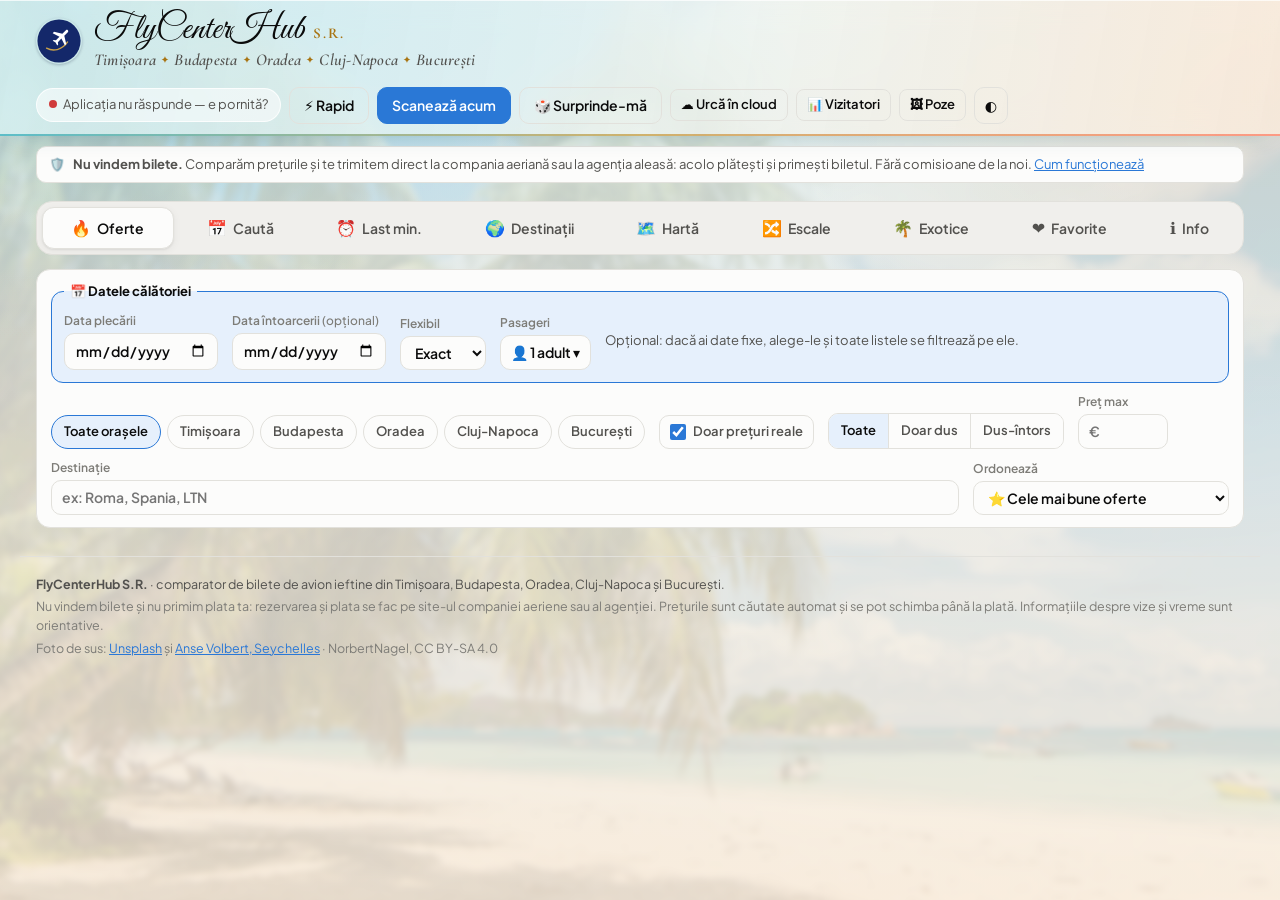
==== commit c7ca1fb7: "Actualizare cod de pe laptop 2026-10-13 13:05:09" ====
--- a/web/index.html
+++ b/web/index.html
@@ -8,7 +8,7 @@
 <title>FlyCenterHub S.R.</title>
 <link rel="preconnect" href="https://fonts.googleapis.com">
 <link rel="preconnect" href="https://fonts.gstatic.com" crossorigin>
-<link href="https://fonts.googleapis.com/css2?family=Great+Vibes&family=Cormorant+Garamond:ital,wght@0,500;0,600;0,700;1,500;1,600&family=Plus+Jakarta+Sans:wght@400;500;600;700;800&display=swap" rel="stylesheet">
+<link href="https://fonts.googleapis.com/css2?family=Great+Vibes&family=Cormorant+Garamond:ital,wght@0,500;0,600;0,700;1,500;1,600&family=Plus+Jakarta+Sans:wght@400;500;600;700;800&family=Fraunces:opsz,wght@9..144,300;9..144,400&family=Outfit:wght@400;500&display=swap" rel="stylesheet">
 <link rel="icon" href="logo.svg" type="image/svg+xml">
 <link rel="apple-touch-icon" href="logo.svg">
 <link rel="stylesheet" href="style.css">
--- a/web/hero.css
+++ b/web/hero.css
@@ -17,7 +17,7 @@
 .hero-p { margin: 6px 0 18px; max-width: 640px; font-size: 15.5px; font-weight: 500; text-shadow: 0 1px 8px rgba(0, 0, 0, .45); }
 
 .hero-box {
-  display: grid; grid-template-columns: 1.1fr 1.5fr 1fr 1fr auto; align-items: stretch; gap: 0;
+  display: grid; grid-template-columns: 1fr 1.4fr 1fr .9fr 1.05fr auto; align-items: stretch; gap: 0;
   background: var(--surface); color: var(--text); border-radius: 18px; padding: 6px;
   box-shadow: 0 14px 40px -10px rgba(10, 10, 60, .45), 0 0 0 1px rgba(255, 255, 255, .25) inset;
 }
@@ -71,13 +71,18 @@
 .hero-credit { position: absolute; right: 12px; bottom: 6px; z-index: 1; font-size: 10.5px; color: rgba(255, 255, 255, .75); text-decoration: none; text-shadow: 0 1px 3px rgba(0, 0, 0, .6); }
 .hero-credit:hover { color: #fff; text-decoration: underline; }
 .hero:has(.hero-res) .hero-credit { display: none; }
+@media (min-width: 901px) and (max-width: 1180px) { /* ecrane medii: „Unde” pe un rând, restul dedesubt, ca să nu se taie textul */
+  .hero-box { grid-template-columns: repeat(4, 1fr); row-gap: 4px; }
+  .hf:nth-child(2) { grid-column: 1 / 4; order: -1; }
+  .hf:nth-child(1) { box-shadow: none; }
+  .hero-go { order: -1; margin-left: 6px; }
+}
 @media (max-width: 900px) {
   .hero-in { min-height: 0; }
   .hero-box { grid-template-columns: 1fr 1fr; gap: 4px; }
   .hf + .hf { box-shadow: none; }
   .hf { background: var(--surface-2); }
   .hf:nth-child(2) { grid-column: 1 / -1; order: -1; }
-  .hf:nth-child(4) { grid-column: 1 / -1; }
   .hero-go { grid-column: 1 / -1; margin: 4px 0 0; padding: 13px; }
 }
 @media (max-width: 560px) {
@@ -102,3 +107,10 @@
 .hero-in > :not(.hero-sl) { position: relative; z-index: 1; }
 @keyframes hero-zoom { from { transform: scale(1.05); } to { transform: scale(1); } }
 @media (prefers-reduced-motion: reduce) { .hero-sl i { transition: none; } .hero-sl i.on { animation: none; transform: none; } }
+
+/* Scrisul din chenarul de căutare (varianta F, mai fină): etichete Outfit, valori Fraunces subțire, buton Outfit */
+.hf-l { font-family: "Outfit", system-ui, sans-serif; font-size: 10px; font-weight: 500; letter-spacing: .12em; }
+.hf select, .hf input { font-family: "Fraunces", Georgia, serif; font-size: 15px; font-weight: 300; font-variation-settings: "opsz" 24; letter-spacing: .005em; }
+.hf input::placeholder { font-weight: 300; font-style: normal; }
+.hf-i { font-size: 14px; }
+.hero-go { font: 500 15.5px "Outfit", system-ui, sans-serif; letter-spacing: .02em; }
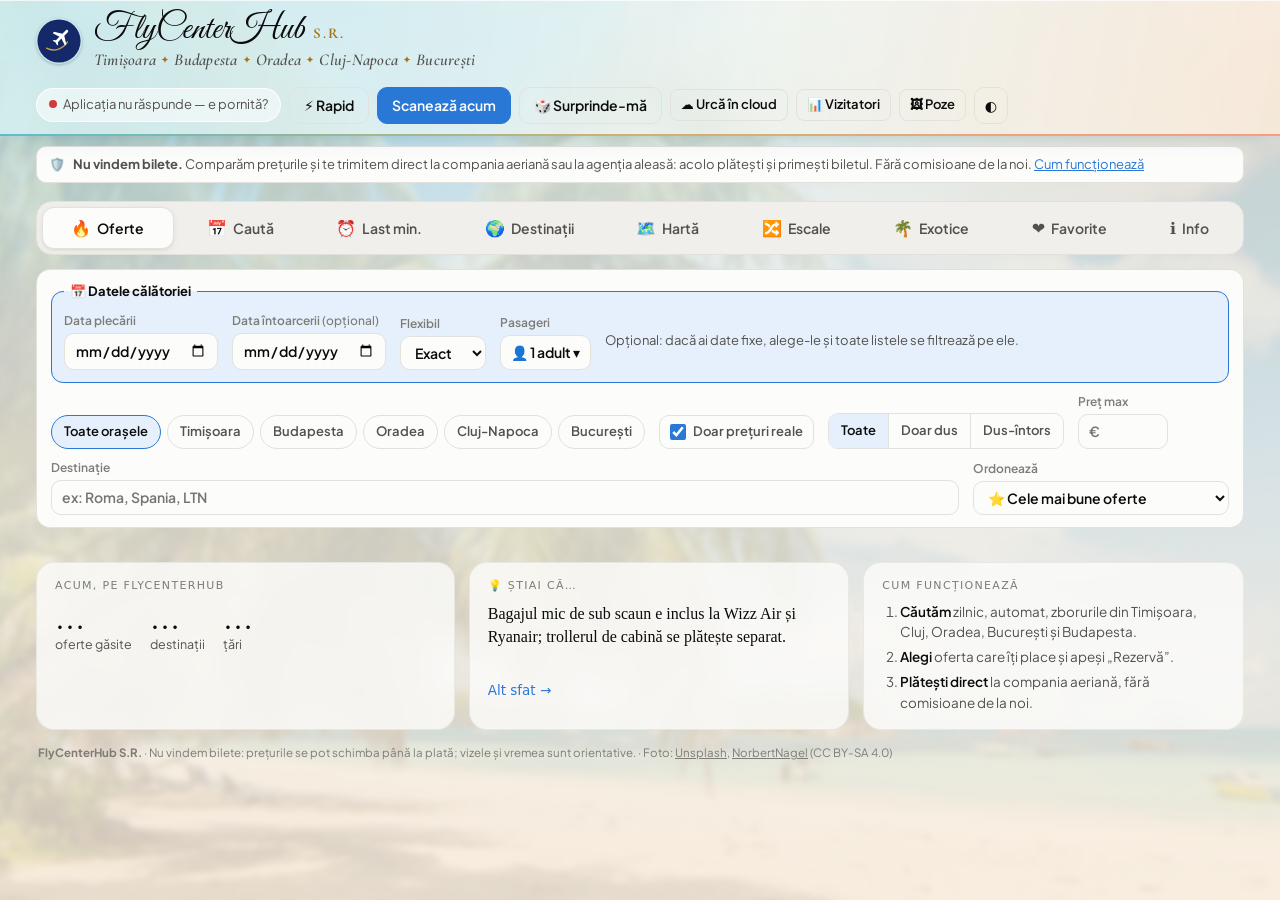
==== commit ee689217: "Actualizare cod de pe laptop 2026-10-13 13:49:30" ====
--- a/web/index.html
+++ b/web/index.html
@@ -132,9 +132,25 @@
   <section id="tab-help" class="panel prose" hidden></section>
 </main>
 <footer class="site-foot wrap">
-  <p><b>FlyCenterHub S.R.</b> · comparator de bilete de avion ieftine din Timișoara, Budapesta, Oradea, Cluj-Napoca și București.</p>
-  <p class="muted">Nu vindem bilete și nu primim plata ta: rezervarea și plata se fac pe site-ul companiei aeriene sau al agenției. Prețurile sunt căutate automat și se pot schimba până la plată. Informațiile despre vize și vreme sunt orientative.</p>
-  <p class="muted">Foto de sus: <a href="https://unsplash.com" target="_blank" rel="noopener">Unsplash</a> și <a href="https://commons.wikimedia.org/wiki/File:Cote_D%27Or_Beach_-_Anse_Volbert_-_Praslin_-_Seychelles.jpg" target="_blank" rel="noopener">Anse Volbert, Seychelles</a> · NorbertNagel, CC BY-SA 4.0</p>
+  <div class="sf-grid">
+    <section class="sf-box sf-stats" aria-label="FlyCenterHub în cifre">
+      <h3>Acum, pe FlyCenterHub</h3>
+      <div class="sf-nums" id="sf-nums"><div><b>…</b><span>oferte găsite</span></div><div><b>…</b><span>destinații</span></div><div><b>…</b><span>țări</span></div></div>
+      <p class="sf-cheap" id="sf-cheap"></p>
+    </section>
+    <section class="sf-box sf-tip" aria-label="Sfat de călătorie">
+      <h3>💡 Știai că…</h3>
+      <p id="sf-tip"></p>
+      <button type="button" class="sf-next" id="sf-next">Alt sfat →</button>
+    </section>
+    <section class="sf-box sf-how" aria-label="Cum funcționează">
+      <h3>Cum funcționează</h3>
+      <ol><li><b>Căutăm</b> zilnic, automat, zborurile din Timișoara, Cluj, Oradea, București și Budapesta.</li>
+        <li><b>Alegi</b> oferta care îți place și apeși „Rezervă”.</li>
+        <li><b>Plătești direct</b> la compania aeriană, fără comisioane de la noi.</li></ol>
+    </section>
+  </div>
+  <p class="sf-legal"><b>FlyCenterHub S.R.</b> · Nu vindem bilete: prețurile se pot schimba până la plată; vizele și vremea sunt orientative. · Foto: <a href="https://unsplash.com" target="_blank" rel="noopener">Unsplash</a>, <a href="https://commons.wikimedia.org/wiki/File:Cote_D%27Or_Beach_-_Anse_Volbert_-_Praslin_-_Seychelles.jpg" target="_blank" rel="noopener">NorbertNagel</a> (CC BY-SA 4.0)</p>
 </footer>
 
 <dialog id="route-modal" aria-labelledby="rm-title">
--- a/web/style.css
+++ b/web/style.css
@@ -1,821 +1,838 @@
-:root {
-  color-scheme: light;
-  --bg: #f4f4f1;
-  --surface: #fcfcfb;
-  --surface-2: #f0efec;
-  --border: #e2e1dc;
-  --text: #0b0b0b;
-  --text-2: #52514e;
-  --muted: #7d7c77;
-  --accent: #2a78d6;
-  --accent-soft: #e6f0fc;
-  --accent-ink: #ffffff;
-  --gold: #a87412;
-  --good-text: #006300;
-  --good-soft: #e3f4e3;
-  --hot-soft: #fdebe4;
-  --hot-text: #a33a12;
-  --new: #d03b3b;
-  --series-1: #2a78d6;
-  --series-1-soft: #9ec5f4;
-  --series-2: #eb6834;
-  --grid: #e8e7e3;
-  --shadow: 0 1px 2px rgba(0,0,0,.05), 0 4px 16px rgba(0,0,0,.04);
-  --radius: 14px;
-}
-@media (prefers-color-scheme: dark) {
-  :root:not([data-theme="light"]) {
-    color-scheme: dark;
-    --bg: #121211;
-    --surface: #1a1a19;
-    --surface-2: #242422;
-    --border: #33332f;
-    --text: #ffffff;
-    --text-2: #c3c2b7;
-    --muted: #8f8e86;
-    --accent: #3987e5;
-    --accent-soft: #1d2b3d;
-    --accent-ink: #ffffff;
-    --gold: #f6d27a;
-    --good-text: #6fd46f;
-    --good-soft: #17301a;
-    --hot-soft: #3a2218;
-    --hot-text: #f3a17f;
-    --new: #e66767;
-    --series-1: #3987e5;
-    --series-1-soft: #256abf;
-    --series-2: #d95926;
-    --grid: #2c2c29;
-    --shadow: 0 1px 2px rgba(0,0,0,.3);
-  }
-}
-:root[data-theme="dark"] {
-  color-scheme: dark;
-  --bg: #121211;
-  --surface: #1a1a19;
-  --surface-2: #242422;
-  --border: #33332f;
-  --text: #ffffff;
-  --text-2: #c3c2b7;
-  --muted: #8f8e86;
-  --accent: #3987e5;
-  --accent-soft: #1d2b3d;
-  --accent-ink: #ffffff;
-  --gold: #f6d27a;
-  --good-text: #6fd46f;
-  --good-soft: #17301a;
-  --hot-soft: #3a2218;
-  --hot-text: #f3a17f;
-  --new: #e66767;
-  --series-1: #3987e5;
-  --series-1-soft: #256abf;
-  --series-2: #d95926;
-  --grid: #2c2c29;
-  --shadow: 0 1px 2px rgba(0,0,0,.3);
-}
-
-* { box-sizing: border-box; }
-[hidden] { display: none !important; }
-html, body { margin: 0; }
-body {
-  background: var(--bg);
-  color: var(--text);
-  font: 15px/1.5 "Plus Jakarta Sans", system-ui, -apple-system, "Segoe UI", Roboto, sans-serif;
-  -webkit-font-smoothing: antialiased;
-}
-/* Titluri de secțiune în stil clasic, asortate cu logo-ul */
-.modal-head h2, .prose h2 {
-  font-family: "Cormorant Garamond", Georgia, "Times New Roman", serif;
-  font-weight: 700;
-  letter-spacing: .01em;
-}
-.modal-head h2 { font-size: 24px; }
-.prose h2 { font-size: 22px; }
-a { color: var(--accent); }
-.wrap { max-width: 1240px; margin: 0 auto; padding: 0 16px; }
-.muted { color: var(--muted); }
-.sub { margin: 0; color: var(--text-2); font-size: 13px; }
-.sub.fx { font-size: 12px; color: var(--muted); font-variant-numeric: tabular-nums; }
-.num { font-variant-numeric: tabular-nums; }
-
-/* Header */
-.top { background: var(--surface); border-bottom: 1px solid var(--border); position: relative; z-index: 20; /* rămâne sus, nu coboară la derulare */ }
-.top-inner { display: flex; align-items: center; justify-content: space-between; gap: 16px; padding-top: 12px; padding-bottom: 12px; flex-wrap: wrap; }
-.brand { display: flex; align-items: center; gap: 12px; }
-.logo { width: 46px; height: 46px; flex: 0 0 auto; border-radius: 50%; display: block; box-shadow: 0 1px 3px rgba(10, 22, 56, .25); }
-.logo img { width: 100%; height: 100%; display: block; }
-h1 { font-size: 19px; margin: 0; letter-spacing: -.01em; }
-.brand-name { display: flex; align-items: baseline; gap: 8px; line-height: 1; margin-bottom: 2px; }
-.brand-name .script { font-family: "Great Vibes", "Segoe Script", "Brush Script MT", cursive; font-weight: 400; font-size: 36px; letter-spacing: 0; color: var(--text); }
-.brand-name .sr { font-family: "Cormorant Garamond", Georgia, "Times New Roman", serif; font-weight: 700; font-size: 15px; letter-spacing: .14em; color: var(--gold); }
-.status-area { display: flex; align-items: center; gap: 8px; flex-wrap: wrap; }
-.status-pill { font-size: 13px; color: var(--text-2); background: var(--surface-2); border: 1px solid var(--border); padding: 6px 12px; border-radius: 999px; max-width: 520px; }
-.status-pill .dot { display: inline-block; width: 8px; height: 8px; border-radius: 50%; background: #0ca30c; margin-right: 6px; vertical-align: 1px; }
-.status-pill.busy .dot { background: #fab219; animation: pulse 1.2s infinite; }
-.status-pill.err .dot { background: #d03b3b; }
-@keyframes pulse { 50% { opacity: .3; } }
-
-.btn { font: inherit; font-size: 14px; font-weight: 600; border: 1px solid var(--accent); background: var(--accent); color: var(--accent-ink); padding: 7px 14px; border-radius: 10px; cursor: pointer; text-decoration: none; display: inline-flex; align-items: center; gap: 6px; white-space: nowrap; }
-.btn:hover { filter: brightness(1.08); }
-.btn:disabled { opacity: .55; cursor: default; }
-.btn.ghost { background: transparent; color: var(--text); border-color: var(--border); }
-.btn.ghost:hover { background: var(--surface-2); filter: none; }
-.btn.small { font-size: 13px; padding: 5px 10px; border-radius: 8px; }
-.btn.icon { padding: 7px 10px; }
-
-/* Tabs */
-.tabs { display: flex; gap: 4px; margin: 18px 0 12px; overflow-x: auto; scrollbar-width: none; }
-.tab { font: inherit; font-weight: 600; font-size: 14px; background: none; border: none; color: var(--text-2); padding: 9px 14px; border-radius: 10px; cursor: pointer; white-space: nowrap; }
-.tab:hover { background: var(--surface-2); }
-.tab.active { background: var(--surface); color: var(--text); box-shadow: var(--shadow); border: 1px solid var(--border); }
-.count { font-size: 12px; color: var(--muted); font-weight: 500; margin-left: 2px; }
-
-/* Filters */
-.filters { display: flex; gap: 10px 14px; align-items: end; flex-wrap: wrap; background: var(--surface); border: 1px solid var(--border); border-radius: var(--radius); padding: 12px 14px; margin-bottom: 14px; }
-.chips { display: flex; gap: 6px; flex-wrap: wrap; }
-.chip { font: inherit; font-size: 13px; font-weight: 600; border: 1px solid var(--border); background: var(--surface); color: var(--text-2); border-radius: 999px; padding: 6px 12px; cursor: pointer; }
-.chip.on { background: var(--accent-soft); border-color: var(--accent); color: var(--text); }
-.seg { display: inline-flex; border: 1px solid var(--border); border-radius: 10px; overflow: hidden; }
-.seg button { font: inherit; font-size: 13px; font-weight: 600; background: var(--surface); border: none; color: var(--text-2); padding: 7px 12px; cursor: pointer; }
-.seg button + button { border-left: 1px solid var(--border); }
-.seg button.on { background: var(--accent-soft); color: var(--text); }
-.field { display: flex; flex-direction: column; gap: 3px; font-size: 12px; color: var(--muted); font-weight: 600; }
-.field.grow { flex: 1 1 180px; }
-.field input, .field select { font: inherit; font-size: 14px; color: var(--text); background: var(--surface); border: 1px solid var(--border); border-radius: 10px; padding: 6px 10px; min-width: 0; }
-.field input[type=number] { width: 90px; }
-.field input:focus, .field select:focus, .chip:focus-visible, .btn:focus-visible, .tab:focus-visible { outline: 2px solid var(--accent); outline-offset: 1px; }
-
-/* Chenarul cu date */
-.datebox { flex: 1 1 100%; display: flex; gap: 10px 14px; align-items: end; flex-wrap: wrap; margin: 0; padding: 10px 12px 12px; border: 1.5px solid var(--accent); border-radius: 12px; background: var(--accent-soft); }
-.datebox legend { font-size: 13px; font-weight: 700; color: var(--text); padding: 0 6px; }
-.datebox .field em { font-style: normal; font-weight: 500; }
-.datebox input[type=date] { min-width: 150px; }
-.datebox-hint { margin: 0; font-size: 13px; color: var(--text-2); flex: 1 1 220px; align-self: center; }
-.datebox-hint.err { color: var(--hot-text); font-weight: 600; }
-.legs { display: grid; gap: 3px; font-size: 14px; }
-.legs .leg { display: flex; gap: 6px; align-items: baseline; flex-wrap: wrap; }
-.legs .leg .lp { color: var(--text-2); font-variant-numeric: tabular-nums; margin-left: auto; }
-
-/* Banner */
-.banner { background: var(--accent-soft); border: 1px solid var(--border); border-radius: var(--radius); padding: 12px 14px; margin-bottom: 14px; font-size: 14px; color: var(--text-2); display: flex; gap: 10px; align-items: flex-start; }
-.banner b { color: var(--text); }
-
-/* Deal cards */
-.grid { display: grid; grid-template-columns: repeat(auto-fill, minmax(290px, 1fr)); gap: 12px; }
-.card { background: var(--surface); border: 1px solid var(--border); border-radius: var(--radius); padding: 14px; display: flex; flex-direction: column; gap: 8px; box-shadow: var(--shadow); position: relative; }
-.card .route { font-weight: 700; font-size: 15px; display: flex; gap: 6px; align-items: baseline; flex-wrap: wrap; }
-.card .route .arrow { color: var(--muted); font-weight: 400; }
-.card .country { color: var(--muted); font-size: 13px; font-weight: 500; }
-.card .price-row { display: flex; align-items: baseline; gap: 8px; flex-wrap: wrap; }
-.card .price { font-size: 28px; font-weight: 800; letter-spacing: -.02em; }
-.card .lei { color: var(--text-2); font-size: 14px; font-weight: 600; cursor: help; }
-.card .disc { font-size: 13px; font-weight: 700; color: var(--good-text); background: var(--good-soft); padding: 2px 8px; border-radius: 6px; }
-.card .when { font-size: 14px; color: var(--text); }
-.card .meta { font-size: 13px; color: var(--text-2); }
-.card .actions { display: flex; gap: 6px; flex-wrap: wrap; margin-top: auto; padding-top: 4px; }
-.kind { align-self: flex-start; font-size: 10.5px; font-weight: 700; text-transform: uppercase; letter-spacing: .06em; color: var(--text-2); background: var(--surface-2); border: 1px solid var(--border); border-radius: 999px; padding: 2px 9px; margin-bottom: -2px; }
-.badges { display: flex; gap: 5px; flex-wrap: wrap; }
-.badge { font-size: 12px; font-weight: 600; border-radius: 6px; padding: 2px 7px; background: var(--surface-2); color: var(--text-2); border: 1px solid var(--border); white-space: nowrap; }
-.badge.hot { background: var(--hot-soft); color: var(--hot-text); border-color: transparent; }
-.badge.new { background: var(--new); color: #fff; border-color: transparent; }
-.linkish { background: none; border: none; padding: 0; font: inherit; font-size: 13px; color: var(--accent); cursor: pointer; text-decoration: underline; text-underline-offset: 2px; }
-
-/* Tables */
-.table-wrap { background: var(--surface); border: 1px solid var(--border); border-radius: var(--radius); overflow: auto; box-shadow: var(--shadow); }
-table { width: 100%; border-collapse: collapse; font-size: 14px; }
-th, td { text-align: left; padding: 9px 12px; border-bottom: 1px solid var(--border); white-space: nowrap; }
-th { font-size: 12px; text-transform: uppercase; letter-spacing: .04em; color: var(--muted); background: var(--surface); position: sticky; top: 0; font-weight: 700; }
-tr:last-child td { border-bottom: none; }
-tbody tr:hover { background: var(--surface-2); }
-td.r, th.r { text-align: right; }
-td .strong { font-weight: 700; }
-.cell-btn { font: inherit; background: none; border: none; color: var(--text); cursor: pointer; padding: 2px 4px; border-radius: 6px; font-variant-numeric: tabular-nums; }
-.cell-btn:hover { background: var(--accent-soft); }
-.cell-btn.best { font-weight: 800; color: var(--good-text); }
-
-/* Posts */
-.posts { display: grid; gap: 10px; }
-.post { background: var(--surface); border: 1px solid var(--border); border-radius: var(--radius); padding: 12px 14px; display: flex; flex-direction: column; gap: 4px; }
-.post a.title { font-weight: 700; color: var(--text); text-decoration: none; font-size: 15px; }
-.post a.title:hover { color: var(--accent); }
-.post .meta { font-size: 13px; color: var(--muted); }
-.post .summary { font-size: 13px; color: var(--text-2); display: -webkit-box; -webkit-line-clamp: 2; -webkit-box-orient: vertical; overflow: hidden; }
-
-/* Empty */
-.empty { text-align: center; padding: 48px 16px; color: var(--text-2); background: var(--surface); border: 1px dashed var(--border); border-radius: var(--radius); }
-.empty .big { font-size: 34px; }
-
-/* Modal */
-dialog { width: min(920px, calc(100vw - 24px)); max-height: calc(100vh - 32px); border: 1px solid var(--border); border-radius: 18px; padding: 0; background: var(--surface); color: var(--text); box-shadow: 0 20px 60px rgba(0,0,0,.25); }
-dialog::backdrop { background: rgba(0,0,0,.45); }
-.modal-head { display: flex; justify-content: space-between; align-items: flex-start; gap: 12px; padding: 16px 18px 8px; position: sticky; top: 0; background: var(--surface); z-index: 2; }
-.modal-head h2 { margin: 0; font-size: 19px; }
-#rm-body { padding: 4px 18px 18px; }
-.stats { display: grid; grid-template-columns: repeat(auto-fit, minmax(150px, 1fr)); gap: 10px; margin: 8px 0 14px; }
-.stat { background: var(--surface-2); border-radius: 12px; padding: 10px 12px; }
-.stat .k { font-size: 12px; color: var(--muted); font-weight: 600; }
-.stat .v { font-size: 20px; font-weight: 800; }
-.chart-card { border: 1px solid var(--border); border-radius: 12px; padding: 12px; margin-bottom: 14px; }
-.chart-card h3 { margin: 0 0 2px; font-size: 14px; }
-.chart-card .sub { margin-bottom: 8px; }
-.legend { display: flex; gap: 14px; flex-wrap: wrap; font-size: 12px; color: var(--text-2); margin-bottom: 6px; }
-.legend i { display: inline-block; width: 10px; height: 10px; border-radius: 3px; margin-right: 5px; vertical-align: -1px; }
-.legend i.line { height: 2px; border-radius: 1px; vertical-align: 3px; width: 14px; }
-.legend i.dash { height: 0; border-top: 2px dashed var(--muted); width: 14px; vertical-align: 3px; border-radius: 0; }
-.chart svg { display: block; width: 100%; overflow: visible; }
-.chart text { fill: var(--muted); font-size: 11px; font-family: inherit; }
-.chart .grid-line { stroke: var(--grid); stroke-width: 1; }
-.chart .ref-line { stroke: var(--muted); stroke-width: 1.5; stroke-dasharray: 4 4; }
-.chart .bar { fill: var(--series-1-soft); }
-.chart .bar.deal { fill: var(--series-1); }
-.chart .hit { fill: transparent; cursor: pointer; }
-.chart .hit:hover + .bar, .chart .bar.hover { opacity: .8; }
-.chart .line-1 { fill: none; stroke: var(--series-1); stroke-width: 2; }
-.chart .line-2 { fill: none; stroke: var(--series-2); stroke-width: 2; }
-.chart .dot-1 { fill: var(--series-1); stroke: var(--surface); stroke-width: 2; }
-.chart .dot-2 { fill: var(--series-2); stroke: var(--surface); stroke-width: 2; }
-.chart .cross { stroke: var(--muted); stroke-width: 1; }
-.chart .dlabel { fill: var(--text-2); font-weight: 600; }
-.tooltip { position: fixed; z-index: 1000; pointer-events: none; background: var(--text); color: var(--surface); font-size: 13px; padding: 7px 10px; border-radius: 8px; box-shadow: 0 4px 14px rgba(0,0,0,.2); max-width: 260px; }
-.tooltip b { font-size: 14px; }
-.list { display: grid; gap: 6px; }
-.list-row { display: flex; gap: 10px; align-items: center; justify-content: space-between; padding: 8px 10px; border: 1px solid var(--border); border-radius: 10px; flex-wrap: wrap; }
-.list-row .p { font-weight: 800; font-size: 16px; min-width: 80px; }
-
-/* Help */
-.prose { background: var(--surface); border: 1px solid var(--border); border-radius: var(--radius); padding: 18px 22px; max-width: 900px; }
-.prose h2 { font-size: 17px; margin: 18px 0 6px; }
-.prose h2:first-child { margin-top: 0; }
-.prose p, .prose li { color: var(--text-2); }
-.prose code { background: var(--surface-2); padding: 1px 6px; border-radius: 5px; font-size: 13px; }
-
-@media (max-width: 640px) {
-  .top { position: relative; }
-  .top-inner { padding-top: 10px; padding-bottom: 10px; }
-  .status-pill { max-width: 100%; }
-  .card .price { font-size: 24px; }
-  .filters { padding: 10px; }
-  .field.grow { flex-basis: 100%; }
-}
-
-/* Bara de progres a scanării */
-.scanbar { height: 3px; background: var(--surface-2); }
-.scanbar .fill { height: 100%; width: 2%; background: var(--accent); transition: width .8s ease; }
-/* Verificare live și ora verificării */
-.fresh { font-size: 12px; color: var(--muted); }
-.fresh.warn { color: var(--hot-text); }
-/* rezultatul verificării prețului — card cu iconiță */
-.verify-res.vr { display: flex; flex-direction: column; gap: 10px; margin-top: 10px; padding: 12px 14px; border-radius: 14px;
-  background: var(--surface); border: 1px solid var(--border); color: var(--text); font-size: 13px; font-weight: 500; line-height: 1.4;
-  white-space: normal; overflow-wrap: anywhere; min-width: 0; max-width: 100%; box-sizing: border-box;
-  box-shadow: 0 1px 2px rgba(0,0,0,.04); animation: vr-in .25s ease-out; }
-@keyframes vr-in { from { opacity: 0; transform: translateY(-3px); } }
-.vr-head { display: flex; align-items: center; gap: 10px; min-width: 0; }
-.vr-hd { min-width: 0; }
-.vr-ico { width: 34px; height: 34px; border-radius: 50%; flex: none; display: flex; align-items: center; justify-content: center;
-  background: var(--surface-2); color: var(--text-2); }
-.vr-ico svg { width: 18px; height: 18px; fill: none; stroke: currentColor; stroke-width: 2.4; stroke-linecap: round; stroke-linejoin: round; }
-.vr-ico.good, .vr-ico.down { background: var(--good-soft); color: var(--good-text); }
-.vr-ico.up, .vr-ico.warn { background: var(--hot-soft); color: var(--hot-text); }
-.vr-ico.bad { background: var(--hot-soft); color: var(--new); }
-.vr-ico.loading { background: var(--accent-soft); }
-.vr-spin { width: 16px; height: 16px; border-radius: 50%; border: 2.4px solid var(--accent); border-right-color: transparent; animation: vr-rot .8s linear infinite; }
-@keyframes vr-rot { to { transform: rotate(360deg); } }
-.vr-title { font-size: 14px; font-weight: 700; color: var(--text); }
-.vr-sub { font-size: 12px; color: var(--muted); margin-top: 1px; }
-.vr-price { display: flex; align-items: baseline; flex-wrap: wrap; gap: 4px 10px; font-variant-numeric: tabular-nums; }
-.vr-amount { font-size: 24px; font-weight: 800; letter-spacing: -.01em; color: var(--text); }
-.vr-lei { font-size: 13px; color: var(--text-2); }
-.vr-old { font-size: 13px; color: var(--muted); }
-.vr-delta { font-size: 12px; font-weight: 700; padding: 2px 8px; border-radius: 999px; }
-.vr-delta.down { background: var(--good-soft); color: var(--good-text); }
-.vr-delta.up { background: var(--hot-soft); color: var(--hot-text); }
-.vr-note { font-size: 12px; color: var(--text-2); margin-top: -4px; }
-.vr-seats { display: flex; align-items: center; gap: 7px; padding: 8px 10px; border-radius: 10px; background: var(--surface-2); color: var(--text-2); font-size: 12px; font-weight: 600; }
-.vr-seats svg { width: 17px; height: 17px; flex: none; fill: none; stroke: currentColor; stroke-width: 1.8; stroke-linecap: round; stroke-linejoin: round; }
-.vr-seats-t { flex: 1; min-width: 0; }
-.vr-seats.few { background: #faeeda; color: #633806; }
-.vr-meter { display: inline-flex; gap: 1.5px; flex: none; }
-.vr-meter i { width: 3px; height: 11px; border-radius: 2px; background: currentColor; opacity: .18; }
-.vr-meter i.on { opacity: .85; }
-.vr-group { display: flex; align-items: baseline; flex-wrap: wrap; gap: 4px 8px; padding-top: 8px; border-top: 1px dashed var(--border); font-size: 12.5px; color: var(--text-2); }
-.vr-group b { font-size: 15px; color: var(--text); }
-.vr-group .vr-note { flex-basis: 100%; margin-top: 0; }
-.vr-group.few .vr-note { color: var(--hot-text); }
-.vr-book { align-self: flex-start; }
-@media (prefers-color-scheme: dark) { :root:not([data-theme="light"]) .vr-seats.few { background: #412402; color: #FAC775; } }
-:root[data-theme="dark"] .vr-seats.few { background: #412402; color: #FAC775; }
-td .verify-res { white-space: normal; max-width: 100%; }
-td.m-actions { white-space: nowrap; vertical-align: middle; }
-tr.vr-row td { padding: 0 12px 12px; border-bottom: 1px solid var(--border); }
-tr.vr-row .verify-res { margin-top: 0; max-width: 520px; margin-left: auto; }
-tr:has(+ tr.vr-row) td { border-bottom: none; }
-.row-actions { display: flex; align-items: center; gap: 6px; }
-.row-actions .fav-btn { margin-right: 0; }
-.row-checked { margin-top: 6px; font-size: 11.5px; }
-
-/* Compară live pe alte motoare de căutare */
-.compare { font-size: 12px; color: var(--text-2); line-height: 1.7; }
-.compare a { font-weight: 600; text-decoration: none; }
-.compare a:hover { text-decoration: underline; }
-
-/* ---------- Telefon ---------- */
-.filters-toggle { display: none; }
-.m-only { display: none; }
-@media (max-width: 700px) {
-  body { font-size: 14px; }
-  .wrap { padding: 0 12px; }
-  /* antet compact */
-  .top-inner { gap: 8px; padding-top: 8px; padding-bottom: 8px; position: relative; }
-  .brand { gap: 10px; padding-right: 44px; }
-  .logo { width: 40px; height: 40px; border-radius: 50%; }
-  .brand-name .script { font-size: 30px; }
-  .brand-name .sr { font-size: 13px; }
-  .sub { font-size: 12px; }
-  .sub.fx { font-size: 11px; }
-  .status-area { width: 100%; gap: 6px; }
-  .status-pill { flex: 1 1 100%; font-size: 12px; padding: 5px 10px; }
-  #btn-theme { position: absolute; top: 8px; right: 0; }
-  #btn-quick, #btn-scan { flex: 1 1 0; justify-content: center; }
-  /* tab-uri */
-  .tabs { margin: 10px -12px 8px; padding: 0 12px; gap: 2px; }
-  .tab { font-size: 13px; padding: 8px 10px; }
-  /* filtrele se strâng într-un buton */
-  .filters { padding: 0; gap: 0; }
-  .filters-toggle { display: flex; width: 100%; align-items: center; gap: 8px; font: inherit; font-size: 14px; font-weight: 700;
-    color: var(--text); background: none; border: none; padding: 11px 14px; cursor: pointer; text-align: left; }
-  .filters-toggle .ft-sum { color: var(--accent); font-size: 12px; font-weight: 600; }
-  .filters-toggle .ft-arrow { margin-left: auto; transition: transform .2s; }
-  .filters.open .ft-arrow { transform: rotate(180deg); }
-  .filters:not(.open) > :not(.filters-toggle) { display: none !important; }
-  .filters.open { padding: 0 12px 12px; gap: 10px; }
-  .filters.open .filters-toggle { margin: 0 -12px; width: calc(100% + 24px); }
-  .datebox { padding: 8px 10px 10px; }
-  .datebox .field { flex: 1 1 130px; }
-  .datebox input[type=date] { min-width: 0; width: 100%; }
-  .field.grow, #f-sort-wrap, #f-days-wrap { flex: 1 1 100%; }
-  .field select { width: 100%; }
-  .seg { width: 100%; }
-  .seg button { flex: 1; }
-  .banner { font-size: 13px; padding: 10px 12px; }
-  /* carduri */
-  .grid { grid-template-columns: 1fr; gap: 10px; }
-  .card { padding: 12px; }
-  .card .actions .btn { flex: 1 1 auto; justify-content: center; }
-  /* tabelele devin carduri */
-  .table-wrap.stack { background: none; border: none; box-shadow: none; overflow: visible; }
-  .table-wrap.stack table, .table-wrap.stack tbody, .table-wrap.stack tr, .table-wrap.stack td { display: block; width: 100%; }
-  .table-wrap.stack thead { display: none; }
-  .table-wrap.stack tr { background: var(--surface); border: 1px solid var(--border); border-radius: 12px; padding: 10px 12px; margin-bottom: 8px; }
-  .table-wrap.stack td { border: none; padding: 2px 0; white-space: normal; text-align: left; }
-  .table-wrap.stack td[data-label]::before { content: attr(data-label) ": "; color: var(--muted); font-size: 12px; }
-  .table-wrap.stack td.m-hide { display: none; }
-  .table-wrap.stack td.m-title { font-size: 15px; padding-bottom: 4px; }
-  .table-wrap.stack .m-only { display: inline; }
-  .table-wrap.stack td.m-price .strong { font-size: 18px; }
-  .table-wrap.stack td.m-price br { display: none; }
-  .table-wrap.stack td.m-price .muted { margin-left: 6px; }
-  .brand { align-items: flex-start; }
-  .logo { margin-top: 4px; }
-  .table-wrap.stack td.m-actions { padding-top: 6px; }
-  .table-wrap.stack td[data-label^="din "] { display: inline-block; width: 50%; }
-  .table-wrap.stack .cell-btn { padding: 0; }
-  /* fereastra Calendar pe tot ecranul */
-  dialog { width: 100vw; max-width: 100vw; height: 100dvh; max-height: 100dvh; margin: 0; border-radius: 0; border: none; }
-  .modal-head { padding: 12px 12px 6px; }
-  #rm-body { padding: 4px 12px 16px; }
-  .stats { grid-template-columns: 1fr 1fr; gap: 8px; }
-  .stat .v { font-size: 17px; }
-  .list-row { gap: 6px; }
-}
-
-/* ---------- Telefon: interfață simplificată, în stil de aplicație ---------- */
-.t-short, .lbl-short, .quick-origins { display: none; }
-.tab .t-ico { margin-right: 4px; }
-.cmp-toggle { background: none; border: none; padding: 0; font: inherit; color: inherit; cursor: default; }
-.cmp-toggle::after { content: ":"; }
-@media (max-width: 700px) {
-  body { padding-bottom: calc(66px + env(safe-area-inset-bottom)); }
-  .brand .sub:not(.fx), .m-extra, #banner, .banner.info, .filters #f-origin { display: none !important; }
-  /* meniul de jos */
-  .tabs { position: fixed; left: 0; right: 0; bottom: 0; z-index: 40; margin: 0; gap: 0; overflow: visible;
-    display: grid; grid-template-columns: repeat(7, 1fr); padding: 6px 2px calc(6px + env(safe-area-inset-bottom));
-    background: color-mix(in srgb, var(--surface) 94%, transparent); backdrop-filter: blur(12px); -webkit-backdrop-filter: blur(12px);
-    border-top: 1px solid var(--border); box-shadow: 0 -4px 18px rgba(0,0,0,.06); }
-  .tab { display: flex; flex-direction: column; align-items: center; gap: 3px; padding: 4px 0; min-width: 0;
-    font-size: 10px; font-weight: 600; color: var(--muted); background: none !important; border: none !important;
-    box-shadow: none !important; border-radius: 12px; }
-  .tab .t-ico { font-size: 21px; line-height: 1; margin: 0; filter: grayscale(.5); opacity: .8; transition: transform .15s; }
-  .tab .t-lbl, .tab .count { display: none; }
-  .tab .t-short { display: block; white-space: nowrap; }
-  .tab.active { color: var(--accent); }
-  .tab.active .t-ico { filter: none; opacity: 1; transform: translateY(-2px) scale(1.08); }
-  /* orașe rapide */
-  .quick-origins { display: flex; gap: 6px; overflow-x: auto; margin: 12px -12px 10px; padding: 0 12px; scrollbar-width: none; }
-  .quick-origins::-webkit-scrollbar { display: none; }
-  .quick-origins .chip { flex: 0 0 auto; padding: 7px 14px; font-size: 13px; }
-  .quick-origins[hidden] + .filters { margin-top: 12px; }
-  .filters { margin-bottom: 12px; border-radius: 14px; }
-  /* carduri mai aerisite */
-  .card { gap: 7px; padding: 14px; border-radius: 16px; }
-  .card .route { font-size: 16px; }
-  .card .price { font-size: 30px; }
-  .card .when { font-size: 14px; }
-  .badges .badge:nth-child(n+3) { display: none; }
-  .card .actions { display: grid; grid-template-columns: 1fr auto auto; gap: 8px; }
-  .card .actions .btn { flex: none; padding: 9px 12px; font-size: 14px; border-radius: 10px; }
-  .card .actions .btn:first-child { justify-content: center; }
-  .lbl-long { display: none; }
-  .lbl-short { display: inline; }
-  .compare { font-size: 13px; }
-  .compare .cmp-links { display: none; }
-  .compare.open .cmp-links { display: block; margin-top: 4px; line-height: 1.9; }
-  .cmp-toggle { cursor: pointer; font-weight: 600; color: var(--accent); }
-  .cmp-toggle::after { content: " ▾"; }
-  .compare.open .cmp-toggle::after { content: " ▴"; }
-  .fresh { font-size: 11px; }
-  .banner { font-size: 13px; }
-}
-
-/* Toate destinațiile: data zborului sub preț */
-.cell-date { font-size: 11px; color: var(--muted); white-space: nowrap; }
-@media (max-width: 700px) {
-  .table-wrap.stack .cell-date { display: inline; margin-left: 4px; }
-  .table-wrap.stack td.m-actions .btn { width: 100%; justify-content: center; margin-top: 4px; }
-}
-
-/* Persoane și locuri */
-.pax-total { font-size: 13px; color: var(--text-2); background: var(--surface-2); border-radius: 8px; padding: 5px 9px; }
-.pax-total b { color: var(--text); }
-.v-line { margin-top: 4px; font-weight: 600; }
-.v-line.v-warn { color: var(--hot-text); }
-
-/* Selector de pasageri */
-.pax-field { position: relative; }
-.pax-btn { font: inherit; font-size: 14px; color: var(--text); background: var(--surface); border: 1px solid var(--border); border-radius: 10px; padding: 6px 10px; cursor: pointer; text-align: left; white-space: nowrap; }
-.pax-pop { position: absolute; z-index: 50; top: calc(100% + 6px); left: 0; width: 290px; background: var(--surface); border: 1px solid var(--border); border-radius: 14px; box-shadow: 0 12px 32px rgba(0,0,0,.14); padding: 10px 14px 12px; }
-.pax-row { display: grid; grid-template-columns: 1fr 34px 30px 34px; align-items: center; gap: 4px; padding: 8px 0; border-bottom: 1px solid var(--border); }
-.pax-row b { display: block; font-size: 14px; color: var(--text); }
-.pax-row small { font-size: 12px; color: var(--muted); font-weight: 500; }
-.pax-row button { width: 34px; height: 34px; border-radius: 50%; border: 1px solid var(--accent); background: var(--surface); color: var(--accent); font-size: 18px; font-weight: 700; cursor: pointer; line-height: 1; }
-.pax-row button:disabled { border-color: var(--border); color: var(--muted); cursor: default; }
-.pax-row output { text-align: center; font-size: 16px; font-weight: 700; color: var(--text); }
-.pax-note { font-size: 12px; color: var(--muted); margin: 8px 0; font-weight: 500; }
-#pax-done { width: 100%; justify-content: center; }
-@media (max-width: 700px) {
-  .pax-field { flex: 1 1 100%; }
-  .pax-btn { width: 100%; }
-  .pax-pop { width: auto; left: 0; right: 0; }
-}
-
-/* Prețuri de verificat (Aviasales) și comutatorul „Doar prețuri exacte” */
-.badge.unv { background: var(--surface-2); color: var(--hot-text); border-color: var(--hot-soft); }
-.unv-text { color: var(--hot-text); font-weight: 600; }
-.exact-toggle { display: inline-flex; align-items: center; gap: 7px; font-size: 13px; font-weight: 600; color: var(--text-2); cursor: pointer; padding: 6px 10px; border: 1px solid var(--border); border-radius: 10px; background: var(--surface); }
-.exact-toggle input { width: 16px; height: 16px; accent-color: var(--accent); margin: 0; }
-@media (max-width: 700px) { .exact-toggle { flex: 1 1 100%; } }
-
-/* Rândurile de sub logo: caligrafic, elegant */
-.brand .sub.cities { font-family: "Cormorant Garamond", Georgia, "Times New Roman", serif; font-style: italic; font-weight: 600;
-  font-size: 16.5px; letter-spacing: .015em; color: var(--text-2); line-height: 1.25; }
-.brand .sub.cities .sep { font-style: normal; font-size: 9px; color: var(--gold); margin: 0 .55em; vertical-align: .22em; }
-.brand .sub.fx { font-family: "Cormorant Garamond", Georgia, "Times New Roman", serif; font-style: italic; font-weight: 500;
-  font-size: 14.5px; letter-spacing: .01em; color: var(--muted); font-variant-numeric: normal; }
-.brand .sub.fx .fx-lbl { font-style: normal; font-weight: 700; font-size: 11px; letter-spacing: .12em; text-transform: uppercase; color: var(--gold); margin-right: .45em; }
-.brand #public-line { font-family: "Cormorant Garamond", Georgia, serif; font-size: 14px; font-weight: 600; }
-
-/* „Caută acest zbor pe” (zboruri găsite prin căutări): mereu vizibil */
-.compare.find { font-size: 13px; background: var(--accent-soft); border-radius: 8px; padding: 6px 9px; }
-.compare.find .find-lbl { font-weight: 700; color: var(--text); }
-.compare.find .cmp-links { display: inline !important; }
-@media (max-width: 700px) { .compare.find .cmp-links { display: block !important; margin-top: 2px; } }
-
-/* Preț real confirmat pe Google Flights */
-.badge.real { background: var(--good-soft); color: var(--good-text); border-color: transparent; }
-
-/* ---------- Ecrane foarte înguste (telefoane mici) ---------- */
-@media (max-width: 700px) {
-  html, body { overflow-x: hidden; }
-  .grid { grid-template-columns: minmax(0, 1fr); }
-  .card, .card > * { min-width: 0; }
-  .card .route, .card .price-row { overflow-wrap: anywhere; }
-}
-@media (max-width: 380px) {
-  .brand { gap: 8px; padding-right: 40px; }
-  .logo { width: 34px; height: 34px; }
-  .brand-name .script { font-size: 26px; }
-  .brand-name .sr { font-size: 11px; }
-  .brand .sub.fx { font-size: 13px; }
-  .card { padding: 12px; }
-  .card .price { font-size: 25px; }
-  .card .actions { grid-template-columns: 1fr auto auto; gap: 6px; }
-  .card .actions .btn { padding: 8px 9px; font-size: 13px; }
-  .tab { font-size: 9px; }
-  .tab .t-ico { font-size: 19px; }
-}
-@media (max-width: 330px) {
-  .tab .t-short { display: none; }
-  .tab { padding: 8px 0; }
-  .tab .t-ico { font-size: 21px; }
-  .card .actions { grid-template-columns: 1fr auto; }
-  .card .actions .verify { grid-column: 1 / -1; }
-}
-
-/* ---------- Bara de tab-uri (calculator): simplă și elegantă ---------- */
-@media (min-width: 701px) {
-  .tabs { display: flex; gap: 4px; width: max-content; max-width: 100%; margin: 18px 0 14px; padding: 5px;
-    background: var(--surface-2); border: 1px solid var(--border); border-radius: 16px; overflow-x: auto; }
-  .tab { display: inline-flex; align-items: center; gap: 7px; padding: 8px 15px; border: 1px solid transparent !important;
-    border-radius: 12px; font-size: 14px; font-weight: 600; color: var(--text-2); background: transparent; box-shadow: none !important;
-    transition: background .15s, color .15s; }
-  .tab:hover { background: color-mix(in srgb, var(--surface) 70%, transparent); color: var(--text); }
-  .tab .t-ico { margin: 0; font-size: 16px; filter: grayscale(1); opacity: .6; transition: filter .15s, opacity .15s; }
-  .tab .count { font-size: 11.5px; font-weight: 700; color: var(--muted); background: var(--surface); border-radius: 999px;
-    padding: 1px 7px; margin: 0; min-width: 22px; text-align: center; font-variant-numeric: tabular-nums; }
-  .tab .count:empty { display: none; }
-  .tab.active { background: var(--surface) !important; color: var(--text); border-color: var(--border) !important;
-    box-shadow: 0 1px 2px rgba(0,0,0,.06), 0 2px 8px rgba(0,0,0,.05) !important; }
-  .tab.active .t-ico { filter: none; opacity: 1; }
-  .tab.active .count { background: var(--accent-soft); color: var(--accent); }
-}
-
-/* Pictogramele tab-urilor rămân colorate mereu (calculator și telefon) */
-.tab .t-ico, .tab.active .t-ico { filter: none !important; opacity: 1 !important; }
-
-/* ---------- Carduri de zbor: minimaliste și profesioniste ---------- */
-.card.fc { gap: 6px; padding: 16px 16px 14px; border-radius: 16px; box-shadow: none; transition: box-shadow .15s, transform .15s; }
-.card.fc:hover { box-shadow: 0 8px 26px rgba(0,0,0,.07); transform: translateY(-1px); }
-.fc-head { display: flex; justify-content: space-between; align-items: flex-start; gap: 10px; }
-.fc-route { font-size: 15px; font-weight: 700; line-height: 1.3; color: var(--text); overflow-wrap: anywhere; }
-.fc-route .arrow { color: var(--muted); font-weight: 400; margin: 0 6px; }
-.fc-disc { flex: none; font-size: 12px; font-weight: 800; color: var(--good-text); background: var(--good-soft); border-radius: 999px; padding: 3px 9px; }
-.fc-place { font-size: 12.5px; color: var(--muted); margin-top: -4px; }
-.fc-price { display: flex; align-items: baseline; flex-wrap: wrap; gap: 8px; margin-top: 8px; }
-.fc-price .price { font-size: 28px; font-weight: 800; letter-spacing: -.02em; }
-.fc-price .lei { font-size: 13px; font-weight: 600; color: var(--text-2); }
-.fc-sub { font-size: 12.5px; color: var(--muted); margin-top: -5px; }
-.fc-when { font-size: 13.5px; color: var(--text); margin-top: 2px; }
-.fc-when .kind-lbl { font-weight: 700; }
-.fc-legs { display: grid; gap: 2px; font-size: 12.5px; }
-.fc-leg { display: flex; justify-content: space-between; gap: 8px; flex-wrap: wrap; }
-.fc-meta { display: flex; align-items: center; gap: 8px; flex-wrap: wrap; font-size: 12.5px; color: var(--text-2); min-height: 18px; }
-.fc-meta .fresh { font-size: 11.5px; color: var(--muted); }
-.fc-tags { display: flex; gap: 5px; flex-wrap: wrap; }
-.fc-tag { font-size: 11px; font-weight: 700; padding: 2px 8px; border-radius: 999px; background: var(--surface-2); color: var(--text-2); }
-.fc-tag.new { background: var(--new); color: #fff; }
-.fc-tag.real { background: var(--good-soft); color: var(--good-text); }
-.fc-tag.unv { background: var(--hot-soft); color: var(--hot-text); }
-.fc-tag.lm { background: var(--accent-soft); color: var(--accent); }
-.fc-actions { display: grid; grid-template-columns: 1fr auto auto; gap: 8px; margin-top: auto; padding-top: 10px; }
-.fc-actions.two { grid-template-columns: 1fr 1fr auto auto; }
-.fc-actions .book { justify-content: center; padding: 9px 12px; font-size: 14px; border-radius: 10px; }
-.fc-icon { width: 40px; height: 38px; padding: 0 !important; justify-content: center; font-size: 16px; position: relative; border-radius: 10px !important; }
-.fc-icon .n { position: absolute; top: -7px; right: -7px; font-size: 10px; font-weight: 700; line-height: 1; background: var(--accent); color: #fff; border-radius: 999px; padding: 3px 5px; }
-.card.fc .pax-total { margin-top: 2px; }
-.modal-compare { margin: 2px 0 12px; }
-@media (max-width: 700px) {
-  .card.fc { padding: 14px; }
-  .fc-price .price { font-size: 27px; }
-  .fc-actions { grid-template-columns: 1fr auto auto; }
-  .fc-actions.two { grid-template-columns: 1fr 1fr; }
-  .fc-actions.two .fc-icon { width: 100%; }
-}
-
-/* „Rezervă” pentru zborurile confirmate pe Google Flights (formular) */
-.book-form{display:contents}
-button.btn.book{font:inherit;cursor:pointer}
-
-/* ---------- Așezare pe secțiuni: rânduri derulabile (în loc de grila de cutii) ---------- */
-.shelf { margin: 6px 0 26px; min-width: 0; }
-.shelf-h { display: flex; align-items: flex-end; justify-content: space-between; gap: 12px; margin: 0 2px 10px; }
-.shelf-t { display: flex; align-items: baseline; gap: 12px; flex-wrap: wrap; min-width: 0; }
-.shelf-t h3 { margin: 0; font-family: "Cormorant Garamond", Georgia, "Times New Roman", serif; font-style: italic; font-weight: 600;
-  font-size: 27px; line-height: 1.1; letter-spacing: .005em; color: var(--text); }
-.shelf-t h3 .pre { font-family: "Plus Jakarta Sans", system-ui, sans-serif; font-style: normal; font-weight: 700; font-size: 11px;
-  letter-spacing: .14em; text-transform: uppercase; color: var(--gold); margin-right: .35em; vertical-align: .32em; }
-.shelf-t h3 .yr { font-style: normal; font-size: .62em; color: var(--muted); }
-.shelf-sub { font-size: 12.5px; color: var(--muted); }
-.shelf-sub b { color: var(--text-2); font-weight: 700; }
-.shelf-nav { display: flex; align-items: center; gap: 6px; flex: none; }
-.shelf-btn { width: 34px; height: 34px; border-radius: 999px; border: 1px solid var(--border); background: var(--surface); color: var(--text);
-  font-size: 19px; line-height: 1; cursor: pointer; display: grid; place-items: center; padding: 0 0 2px; transition: opacity .15s, background .15s; }
-.shelf-btn:hover { background: var(--surface-2); }
-.shelf.at-start .shelf-btn[data-shelf-nav="-1"], .shelf.at-end .shelf-btn[data-shelf-nav="1"] { opacity: .35; pointer-events: none; }
-.shelf.fits .shelf-btn { display: none; }
-.shelf-all { border: 0; background: none; color: var(--accent); font: inherit; font-size: 13px; font-weight: 700; cursor: pointer; padding: 6px 4px 6px 8px; white-space: nowrap; }
-.shelf-all:hover { text-decoration: underline; }
-.shelf-row { display: grid; grid-auto-flow: column; grid-auto-columns: 292px; gap: 14px; overflow-x: auto; overscroll-behavior-x: contain;
-  scroll-snap-type: x mandatory; scroll-padding-inline: 2px; padding: 4px 2px 16px; scrollbar-width: none; }
-.shelf-row::-webkit-scrollbar { display: none; }
-.shelf-row > * { scroll-snap-align: start; min-width: 0; }
-.shelf:not(.fits):not(.open).at-start .shelf-row { -webkit-mask-image: linear-gradient(90deg, #000 calc(100% - 56px), transparent); mask-image: linear-gradient(90deg, #000 calc(100% - 56px), transparent); }
-.shelf:not(.fits):not(.open):not(.at-start):not(.at-end) .shelf-row { -webkit-mask-image: linear-gradient(90deg, transparent, #000 40px, #000 calc(100% - 56px), transparent); mask-image: linear-gradient(90deg, transparent, #000 40px, #000 calc(100% - 56px), transparent); }
-.shelf:not(.fits):not(.open).at-end:not(.at-start) .shelf-row { -webkit-mask-image: linear-gradient(90deg, transparent, #000 40px); mask-image: linear-gradient(90deg, transparent, #000 40px); }
-.shelf.open .shelf-row { grid-auto-flow: row; grid-auto-columns: auto; grid-template-columns: repeat(auto-fill, minmax(280px, 1fr)); overflow: visible; scroll-snap-type: none; }
-.shelf-more { border: 1px dashed var(--border); border-radius: 16px; background: transparent; color: var(--accent); cursor: pointer; font: inherit;
-  display: flex; flex-direction: column; align-items: center; justify-content: center; gap: 4px; font-size: 13px; font-weight: 600; min-height: 160px; }
-.shelf-more b { font-size: 26px; font-weight: 800; letter-spacing: -.02em; }
-.shelf-more:hover { background: var(--accent-soft); border-style: solid; }
-@media (max-width: 700px) {
-  .shelf { margin-bottom: 20px; }
-  .shelf-t { gap: 2px 10px; }
-  .shelf-t h3 { font-size: 24px; }
-  .shelf-btn { display: none; }
-  .shelf-row { grid-auto-columns: 84%; gap: 10px; margin: 0 -12px; padding: 4px 12px 14px; scroll-padding-inline: 12px; }
-  .shelf:not(.fits):not(.open) .shelf-row { -webkit-mask-image: none !important; mask-image: none !important; }
-  .shelf.open .shelf-row { grid-template-columns: minmax(0, 1fr); margin: 0; padding: 4px 0 14px; }
-}
-
-/* ---------- simplu: mai puține elemente pe card și în titluri ---------- */
-.fc-meta .fc-tag { margin-left: auto; }
-.card.fc { gap: 5px; }
-.fc-price { margin-top: 6px; }
-.shelf-h { align-items: center; margin-bottom: 8px; }
-.shelf-btn { opacity: 0; }
-.shelf:hover .shelf-btn { opacity: 1; }
-.shelf:hover.at-start .shelf-btn[data-shelf-nav="-1"], .shelf:hover.at-end .shelf-btn[data-shelf-nav="1"] { opacity: .3; }
-.shelf-all .muted { font-weight: 600; margin-left: 2px; }
-.shelf-more { min-height: 120px; }
-
-.fc-fee { font-size: 12px; color: var(--muted); margin-top: -4px; }
-
-/* ---------- Favorite ---------- */
-.fc-head-r { display: flex; align-items: center; gap: 6px; flex: none; }
-.fav-btn { border: 0; background: none; cursor: pointer; font-size: 21px; line-height: 1; padding: 2px 2px 3px; color: var(--muted);
-  transition: transform .12s, color .12s; }
-.fav-btn:hover { color: #e0245e; transform: scale(1.12); }
-.fav-btn.on { color: #e0245e; }
-.m-actions .fav-btn { vertical-align: middle; margin-right: 2px; }
-.fav-note { font-size: 12.5px; font-weight: 600; padding: 5px 9px; border-radius: 8px; background: var(--surface-2); color: var(--text-2); }
-.fav-note.good { background: var(--good-soft); color: var(--good-text); }
-.fav-note.bad, .fav-note.warn { background: var(--hot-soft); color: var(--hot-text); }
-.card.fc.dim { opacity: .72; }
-@media (max-width: 700px) {
-  /* 10 tab-uri: bara de jos se derulează orizontal, fiecare etichetă întreagă */
-  .tabs { display: flex !important; overflow-x: auto !important; overscroll-behavior-x: contain; scrollbar-width: none; }
-  .tabs::-webkit-scrollbar { display: none; }
-  .tab { flex: 1 0 auto; min-width: 56px; padding: 4px 7px !important; }
-  .tab .t-short { font-size: 10.5px; }
-  .tabs.more-r { -webkit-mask-image: linear-gradient(90deg, #000 86%, transparent); mask-image: linear-gradient(90deg, #000 86%, transparent); }
-  .tabs.more-l { -webkit-mask-image: linear-gradient(270deg, #000 86%, transparent); mask-image: linear-gradient(270deg, #000 86%, transparent); }
-  .tabs.more-l.more-r { -webkit-mask-image: linear-gradient(90deg, transparent, #000 14%, #000 86%, transparent); mask-image: linear-gradient(90deg, transparent, #000 14%, #000 86%, transparent); }
-}
-
-.fav-tools { display: flex; align-items: center; justify-content: space-between; gap: 10px; flex-wrap: wrap; margin: 4px 2px 14px; font-size: 13.5px; color: var(--text-2); }
-.fav-list .fc-actions { grid-template-columns: 1fr; grid-auto-flow: column; grid-auto-columns: auto; }
-
-/* poze cu orașele pe carduri */
-.fc-photo { position: relative; margin: -16px -16px 6px; height: 132px; border-radius: 16px 16px 0 0; overflow: hidden; background: var(--line, #eee); }
-.fc-photo img { width: 100%; height: 100%; object-fit: cover; display: block; transition: transform .4s; }
-.card.fc:hover .fc-photo img { transform: scale(1.04); }
-.fc-credit { position: absolute; right: 6px; bottom: 5px; font-size: 11px; line-height: 1; padding: 3px 5px; border-radius: 6px;
-  background: rgba(0,0,0,.45); color: #fff; text-decoration: none; opacity: .75; }
-.fc-credit:hover { opacity: 1; }
-@media (max-width: 640px) { .fc-photo { height: 120px; } }
-
-/* tabelul Last minute încape pe ecran: destinația și data se pot rupe pe două rânduri */
-#tab-lm td.m-title, #tab-lm td[data-label="Când"] { white-space: normal; min-width: 150px; }
-#tab-lm td[data-label="Când"] .muted { white-space: nowrap; }
-@media (max-width: 700px) {
-  /* pe telefon, rezultatul verificării face corp comun cu zborul de deasupra */
-  .table-wrap.stack tr:has(+ tr.vr-row) { border-bottom: none; border-radius: 12px 12px 0 0; margin-bottom: 0; padding-bottom: 4px; }
-  .table-wrap.stack tr.vr-row { border-top: none; border-radius: 0 0 12px 12px; padding: 0 12px 12px; }
-  .table-wrap.stack tr.vr-row td { padding: 0; border: none; }
-  .table-wrap.stack tr.vr-row .verify-res { max-width: none; }
-}
-
-/* harta cu prețuri */
-.map-head { display: flex; flex-wrap: wrap; align-items: center; gap: 10px 16px; margin: 4px 0 10px; }
-.map-region { display: inline-flex; border: 1px solid var(--border); border-radius: 10px; overflow: hidden; background: var(--surface); }
-.map-region button { font: inherit; font-size: 13px; font-weight: 600; padding: 7px 14px; border: 0; background: none; color: var(--text-2); cursor: pointer; }
-.map-region button.on { background: var(--accent); color: var(--accent-ink); }
-.map-budget { display: flex; align-items: center; gap: 8px; font-size: 13px; color: var(--text-2); flex: 1; min-width: 220px; }
-.map-budget input { flex: 1; accent-color: var(--accent); }
-.map-budget b { min-width: 64px; color: var(--text); font-variant-numeric: tabular-nums; }
-.map-count { font-size: 13px; color: var(--muted); }
-.map-wrap { position: relative; background: var(--surface); border: 1px solid var(--border); border-radius: var(--radius); overflow: hidden; }
-.map-wrap svg { display: block; width: 100%; height: auto; }
-.map-wrap .pin { cursor: pointer; }
-.map-wrap .pin:hover .dot { r: 8; }
-.map-wrap text { font-size: 12px; font-weight: 700; paint-order: stroke; stroke-width: 3px; pointer-events: none; }
-.map-loading { position: absolute; inset: 0; display: flex; align-items: center; justify-content: center; color: var(--muted); font-size: 14px; }
-.map-tip { position: absolute; z-index: 3; pointer-events: none; background: var(--surface); border: 1px solid var(--border); border-radius: 10px;
-  padding: 8px 11px; font-size: 13px; line-height: 1.45; box-shadow: var(--shadow); max-width: 240px; }
-.map-legend { display: flex; flex-wrap: wrap; gap: 6px 16px; margin: 10px 2px 0; font-size: 12px; color: var(--text-2); }
-.map-legend span { display: inline-flex; align-items: center; gap: 6px; }
-.map-legend i { width: 10px; height: 10px; border-radius: 50%; display: inline-block; }
-.map-legend i.o { background: #D85A30; }
-.map-top { margin-top: 16px; }
-.map-top-t { font-size: 13px; font-weight: 700; color: var(--text-2); margin: 0 2px 8px; }
-.map-chips { display: grid; grid-template-columns: repeat(auto-fill, minmax(150px, 1fr)); gap: 8px; }
-.map-chip { font: inherit; text-align: left; display: grid; grid-template-columns: 1fr auto; gap: 0 8px; padding: 9px 12px; border-radius: 12px;
-  border: 1px solid var(--border); background: var(--surface); color: var(--text); cursor: pointer; }
-.map-chip:hover { border-color: var(--accent); }
-.map-chip span { font-weight: 800; color: var(--good-text); font-variant-numeric: tabular-nums; }
-.map-chip small { grid-column: 1 / -1; color: var(--muted); font-size: 11.5px; }
-@media (max-width: 700px) { .map-wrap text { font-size: 15px; } .map-budget { min-width: 100%; } }
-.map-loading[hidden], .map-tip[hidden] { display: none; }
-
-/* ---------- Bara de tab-uri (calculator): textul nu se taie niciodată ---------- */
-@media (min-width: 701px) {
-  .tabs { display: flex; flex-wrap: wrap; gap: 4px; width: 100%; max-width: 100%; overflow: visible; box-sizing: border-box; }
-  .tab { flex: 1 1 auto; min-width: max-content; justify-content: center; gap: 6px; padding: 8px 10px; }
-  .tab .t-lbl, .tab .count { display: none !important; }
-  .tab .t-short { display: inline !important; white-space: nowrap; overflow: visible; }
-}
-@media (min-width: 701px) and (max-width: 1240px) {
-  .tab { flex-direction: column; gap: 2px; padding: 6px 4px; font-size: 12.5px; }
-  .tab .t-ico { font-size: 18px; }
-}
-
-/* vremea medie pe card */
-.fc-visa a { font-size: 11px; text-decoration: none; }
-.fc-visa.v-visa { color: var(--warn, #b54708); }
-.fc-checked { font-size: 11.5px; }
-.ex-sun { display: flex; flex-wrap: wrap; gap: 8px 16px; align-items: center; margin: -2px 0 14px; font-size: 13.5px; }
-.ex-sun select { font: inherit; padding: 5px 8px; border-radius: 8px; border: 1px solid var(--border); background: var(--surface); color: var(--text); }
-.fc-wx { font-size: 12px; line-height: 1.35; color: var(--text-2); display: flex; align-items: baseline; gap: 5px; }
-
-/* escale făcute de tine */
-.banner.warn { background: var(--hot-soft); color: var(--text); }
-.esc-direct { font-size: 12.5px; color: var(--muted); margin-top: -4px; }
-.esc-direct s { text-decoration-thickness: 1.5px; }
-.esc-legs { list-style: none; margin: 4px 0 0; padding: 0; display: flex; flex-direction: column; gap: 6px; }
-.esc-legs li { display: grid; grid-template-columns: 22px 1fr; align-items: start; column-gap: 8px; row-gap: 5px; }
-.esc-legs li > .book-form, .esc-legs li > .book { grid-column: 2; justify-self: start; }
-.esc-n { width: 22px; height: 22px; border-radius: 50%; background: var(--accent-soft); color: var(--text); font-size: 12px; font-weight: 800;
-  display: inline-flex; align-items: center; justify-content: center; }
-.esc-leg { display: flex; flex-direction: column; min-width: 0; font-size: 13px; line-height: 1.35; }
-.esc-leg > span { color: var(--text-2); font-size: 12.5px; }
-.esc-leg .num { white-space: nowrap; }
-.esc-more { font-size: 12px; color: var(--text-2); }
-.esc-legs li.esc-stop { display: block; font-size: 12px; font-weight: 600; color: var(--text-2); padding: 3px 0 3px 30px;
-  border-left: 2px dashed var(--border); margin-left: 10px; }
-.esc-legs .book-form, .esc-legs .book { margin: 0; }
-.esc-legs .btn.book { padding: 5px 12px; }
-
-/* 🎲 Surprinde-mă */
-.sp-modal { width: min(440px, calc(100vw - 24px)); }
-.sp-opts { display: flex; flex-wrap: wrap; gap: 8px; padding: 4px 18px 10px; }
-.sp-opts .seg button { padding: 7px 10px; }
-.sp-opts .sp-from { width: 100%; }
-#sp-body { padding: 0 18px; }
-.sp-count { font-size: 12.5px; margin: 2px 0 10px; }
-.sp-card .card.fc { width: 100%; max-width: none; margin: 0; }
-.sp-foot { padding: 12px 18px 18px; display: flex; justify-content: center; }
-.sp-foot .btn { min-width: 200px; justify-content: center; }
-.sp-card .fc-photo { height: 190px; }
-.esc-mode { display: flex; width: max-content; max-width: 100%; margin: 0 0 12px; flex-wrap: wrap; }
-.esc-mode button { padding: 8px 14px; font-size: 13.5px; }
-@media (max-width: 700px) { .esc-mode { width: 100%; } .esc-mode button { flex: 1 1 0; padding: 8px 6px; font-size: 12.5px; } }
-
-/* încredere: „Nu vindem bilete” + subsol */
-.trust { display: flex; gap: 8px; align-items: baseline; font-size: 13px; color: var(--text-2); background: var(--surface); border: 1px solid var(--border); border-radius: 10px; padding: 8px 12px; margin: 10px 0 4px; }
-.trust a { color: var(--accent); white-space: nowrap; }
-.site-foot { font-size: 12.5px; color: var(--text-2); border-top: 1px solid var(--border); margin-top: 28px; padding-top: 14px; padding-bottom: 28px; }
-.site-foot p { margin: 4px 0; }
-
-/* Fundal de vacanță în surdină (doar modul luminos): turcoaz deschis sus, nisip cald jos.
-   Pentru alb simplu, șterge blocul acesta. */
-:root:not([data-theme="dark"]) { --bg: #eef5f4; }
-@media (prefers-color-scheme: dark) { :root:not([data-theme="light"]) { --bg: #121211; } }
-:root:not([data-theme="dark"]) body {
-  background:
-    radial-gradient(900px 520px at 0% 0%, rgba(120, 205, 214, .42), transparent 65%),
-    radial-gradient(900px 600px at 100% 8%, rgba(255, 190, 140, .30), transparent 60%),
-    linear-gradient(180deg, #e3f3f3 0%, #f1f0e8 50%, #f9ecdc 100%);
-  background-attachment: fixed;
-}
-@media (prefers-color-scheme: dark) { :root:not([data-theme="light"]) body { background: var(--bg); } }
-/* VARIANTA „poză în surdină”: plaja din hero, foarte ștearsă, fixă sub conținut.
-   Pentru a reveni la fundalul doar color, șterge blocul acesta (sau copiază backup-fundal-culoare/style.css). */
-:root:not([data-theme="dark"]) body::before {
-  content: ""; position: fixed; inset: -20px; z-index: -1; pointer-events: none;
-  background: url("hero-bg-1280.jpg") center 60% / cover no-repeat;
-  opacity: .16; filter: blur(3px) saturate(.9);
-}
-@media (prefers-color-scheme: dark) { :root:not([data-theme="light"]) body::before { display: none; } }
-/* Antet (sus) și meniul de jos pe mobil: sticlă mată în tonurile mării/nisipului, nu alb. */
-:root:not([data-theme="dark"]) .top {
-  background: linear-gradient(100deg, rgba(214, 240, 242, .78) 0%, rgba(240, 246, 243, .72) 50%, rgba(252, 236, 220, .78) 100%);
-  backdrop-filter: blur(14px) saturate(1.2); -webkit-backdrop-filter: blur(14px) saturate(1.2);
-  border-bottom: 0;
-  box-shadow: 0 1px 0 rgba(255, 255, 255, .7) inset, 0 6px 24px -14px rgba(15, 90, 110, .45);
-}
-:root:not([data-theme="dark"]) .top::after { /* linie fină turcoaz → auriu → coral */
-  content: ""; position: absolute; left: 0; right: 0; bottom: 0; height: 2px;
-  background: linear-gradient(90deg, rgba(42, 170, 185, .7), rgba(201, 162, 77, .8), rgba(255, 120, 95, .7));
-}
-:root:not([data-theme="dark"]) .top .status-pill { background: rgba(255, 255, 255, .55); border-color: rgba(255, 255, 255, .8); }
-@media (max-width: 700px) {
-  :root:not([data-theme="dark"]) .tabs {
-    background: linear-gradient(100deg, rgba(214, 240, 242, .86), rgba(252, 236, 220, .86));
-    border-top: 1px solid rgba(255, 255, 255, .7); box-shadow: 0 -6px 24px -12px rgba(15, 90, 110, .35);
-  }
-}
-@media (prefers-color-scheme: dark) {
-  :root:not([data-theme="light"]) .top { background: var(--surface); box-shadow: none; border-bottom: 1px solid var(--border); }
-  :root:not([data-theme="light"]) .top::after { display: none; }
-  :root:not([data-theme="light"]) .top .status-pill { background: var(--surface-2); border-color: var(--border); }
-  :root:not([data-theme="light"]) .tabs { background: color-mix(in srgb, var(--surface) 94%, transparent); box-shadow: none; border-top: 1px solid var(--border); }
-}
+:root {
+  color-scheme: light;
+  --bg: #f4f4f1;
+  --surface: #fcfcfb;
+  --surface-2: #f0efec;
+  --border: #e2e1dc;
+  --text: #0b0b0b;
+  --text-2: #52514e;
+  --muted: #7d7c77;
+  --accent: #2a78d6;
+  --accent-soft: #e6f0fc;
+  --accent-ink: #ffffff;
+  --gold: #a87412;
+  --good-text: #006300;
+  --good-soft: #e3f4e3;
+  --hot-soft: #fdebe4;
+  --hot-text: #a33a12;
+  --new: #d03b3b;
+  --series-1: #2a78d6;
+  --series-1-soft: #9ec5f4;
+  --series-2: #eb6834;
+  --grid: #e8e7e3;
+  --shadow: 0 1px 2px rgba(0,0,0,.05), 0 4px 16px rgba(0,0,0,.04);
+  --radius: 14px;
+}
+@media (prefers-color-scheme: dark) {
+  :root:not([data-theme="light"]) {
+    color-scheme: dark;
+    --bg: #121211;
+    --surface: #1a1a19;
+    --surface-2: #242422;
+    --border: #33332f;
+    --text: #ffffff;
+    --text-2: #c3c2b7;
+    --muted: #8f8e86;
+    --accent: #3987e5;
+    --accent-soft: #1d2b3d;
+    --accent-ink: #ffffff;
+    --gold: #f6d27a;
+    --good-text: #6fd46f;
+    --good-soft: #17301a;
+    --hot-soft: #3a2218;
+    --hot-text: #f3a17f;
+    --new: #e66767;
+    --series-1: #3987e5;
+    --series-1-soft: #256abf;
+    --series-2: #d95926;
+    --grid: #2c2c29;
+    --shadow: 0 1px 2px rgba(0,0,0,.3);
+  }
+}
+:root[data-theme="dark"] {
+  color-scheme: dark;
+  --bg: #121211;
+  --surface: #1a1a19;
+  --surface-2: #242422;
+  --border: #33332f;
+  --text: #ffffff;
+  --text-2: #c3c2b7;
+  --muted: #8f8e86;
+  --accent: #3987e5;
+  --accent-soft: #1d2b3d;
+  --accent-ink: #ffffff;
+  --gold: #f6d27a;
+  --good-text: #6fd46f;
+  --good-soft: #17301a;
+  --hot-soft: #3a2218;
+  --hot-text: #f3a17f;
+  --new: #e66767;
+  --series-1: #3987e5;
+  --series-1-soft: #256abf;
+  --series-2: #d95926;
+  --grid: #2c2c29;
+  --shadow: 0 1px 2px rgba(0,0,0,.3);
+}
+
+* { box-sizing: border-box; }
+[hidden] { display: none !important; }
+html, body { margin: 0; }
+body {
+  background: var(--bg);
+  color: var(--text);
+  font: 15px/1.5 "Plus Jakarta Sans", system-ui, -apple-system, "Segoe UI", Roboto, sans-serif;
+  -webkit-font-smoothing: antialiased;
+}
+/* Titluri de secțiune în stil clasic, asortate cu logo-ul */
+.modal-head h2, .prose h2 {
+  font-family: "Cormorant Garamond", Georgia, "Times New Roman", serif;
+  font-weight: 700;
+  letter-spacing: .01em;
+}
+.modal-head h2 { font-size: 24px; }
+.prose h2 { font-size: 22px; }
+a { color: var(--accent); }
+.wrap { max-width: 1240px; margin: 0 auto; padding: 0 16px; }
+.muted { color: var(--muted); }
+.sub { margin: 0; color: var(--text-2); font-size: 13px; }
+.sub.fx { font-size: 12px; color: var(--muted); font-variant-numeric: tabular-nums; }
+.num { font-variant-numeric: tabular-nums; }
+
+/* Header */
+.top { background: var(--surface); border-bottom: 1px solid var(--border); position: relative; z-index: 20; /* rămâne sus, nu coboară la derulare */ }
+.top-inner { display: flex; align-items: center; justify-content: space-between; gap: 16px; padding-top: 12px; padding-bottom: 12px; flex-wrap: wrap; }
+.brand { display: flex; align-items: center; gap: 12px; }
+.logo { width: 46px; height: 46px; flex: 0 0 auto; border-radius: 50%; display: block; box-shadow: 0 1px 3px rgba(10, 22, 56, .25); }
+.logo img { width: 100%; height: 100%; display: block; }
+h1 { font-size: 19px; margin: 0; letter-spacing: -.01em; }
+.brand-name { display: flex; align-items: baseline; gap: 8px; line-height: 1; margin-bottom: 2px; }
+.brand-name .script { font-family: "Great Vibes", "Segoe Script", "Brush Script MT", cursive; font-weight: 400; font-size: 36px; letter-spacing: 0; color: var(--text); }
+.brand-name .sr { font-family: "Cormorant Garamond", Georgia, "Times New Roman", serif; font-weight: 700; font-size: 15px; letter-spacing: .14em; color: var(--gold); }
+.status-area { display: flex; align-items: center; gap: 8px; flex-wrap: wrap; }
+.status-pill { font-size: 13px; color: var(--text-2); background: var(--surface-2); border: 1px solid var(--border); padding: 6px 12px; border-radius: 999px; max-width: 520px; }
+.status-pill .dot { display: inline-block; width: 8px; height: 8px; border-radius: 50%; background: #0ca30c; margin-right: 6px; vertical-align: 1px; }
+.status-pill.busy .dot { background: #fab219; animation: pulse 1.2s infinite; }
+.status-pill.err .dot { background: #d03b3b; }
+@keyframes pulse { 50% { opacity: .3; } }
+
+.btn { font: inherit; font-size: 14px; font-weight: 600; border: 1px solid var(--accent); background: var(--accent); color: var(--accent-ink); padding: 7px 14px; border-radius: 10px; cursor: pointer; text-decoration: none; display: inline-flex; align-items: center; gap: 6px; white-space: nowrap; }
+.btn:hover { filter: brightness(1.08); }
+.btn:disabled { opacity: .55; cursor: default; }
+.btn.ghost { background: transparent; color: var(--text); border-color: var(--border); }
+.btn.ghost:hover { background: var(--surface-2); filter: none; }
+.btn.small { font-size: 13px; padding: 5px 10px; border-radius: 8px; }
+.btn.icon { padding: 7px 10px; }
+
+/* Tabs */
+.tabs { display: flex; gap: 4px; margin: 18px 0 12px; overflow-x: auto; scrollbar-width: none; }
+.tab { font: inherit; font-weight: 600; font-size: 14px; background: none; border: none; color: var(--text-2); padding: 9px 14px; border-radius: 10px; cursor: pointer; white-space: nowrap; }
+.tab:hover { background: var(--surface-2); }
+.tab.active { background: var(--surface); color: var(--text); box-shadow: var(--shadow); border: 1px solid var(--border); }
+.count { font-size: 12px; color: var(--muted); font-weight: 500; margin-left: 2px; }
+
+/* Filters */
+.filters { display: flex; gap: 10px 14px; align-items: end; flex-wrap: wrap; background: var(--surface); border: 1px solid var(--border); border-radius: var(--radius); padding: 12px 14px; margin-bottom: 14px; }
+.chips { display: flex; gap: 6px; flex-wrap: wrap; }
+.chip { font: inherit; font-size: 13px; font-weight: 600; border: 1px solid var(--border); background: var(--surface); color: var(--text-2); border-radius: 999px; padding: 6px 12px; cursor: pointer; }
+.chip.on { background: var(--accent-soft); border-color: var(--accent); color: var(--text); }
+.seg { display: inline-flex; border: 1px solid var(--border); border-radius: 10px; overflow: hidden; }
+.seg button { font: inherit; font-size: 13px; font-weight: 600; background: var(--surface); border: none; color: var(--text-2); padding: 7px 12px; cursor: pointer; }
+.seg button + button { border-left: 1px solid var(--border); }
+.seg button.on { background: var(--accent-soft); color: var(--text); }
+.field { display: flex; flex-direction: column; gap: 3px; font-size: 12px; color: var(--muted); font-weight: 600; }
+.field.grow { flex: 1 1 180px; }
+.field input, .field select { font: inherit; font-size: 14px; color: var(--text); background: var(--surface); border: 1px solid var(--border); border-radius: 10px; padding: 6px 10px; min-width: 0; }
+.field input[type=number] { width: 90px; }
+.field input:focus, .field select:focus, .chip:focus-visible, .btn:focus-visible, .tab:focus-visible { outline: 2px solid var(--accent); outline-offset: 1px; }
+
+/* Chenarul cu date */
+.datebox { flex: 1 1 100%; display: flex; gap: 10px 14px; align-items: end; flex-wrap: wrap; margin: 0; padding: 10px 12px 12px; border: 1.5px solid var(--accent); border-radius: 12px; background: var(--accent-soft); }
+.datebox legend { font-size: 13px; font-weight: 700; color: var(--text); padding: 0 6px; }
+.datebox .field em { font-style: normal; font-weight: 500; }
+.datebox input[type=date] { min-width: 150px; }
+.datebox-hint { margin: 0; font-size: 13px; color: var(--text-2); flex: 1 1 220px; align-self: center; }
+.datebox-hint.err { color: var(--hot-text); font-weight: 600; }
+.legs { display: grid; gap: 3px; font-size: 14px; }
+.legs .leg { display: flex; gap: 6px; align-items: baseline; flex-wrap: wrap; }
+.legs .leg .lp { color: var(--text-2); font-variant-numeric: tabular-nums; margin-left: auto; }
+
+/* Banner */
+.banner { background: var(--accent-soft); border: 1px solid var(--border); border-radius: var(--radius); padding: 12px 14px; margin-bottom: 14px; font-size: 14px; color: var(--text-2); display: flex; gap: 10px; align-items: flex-start; }
+.banner b { color: var(--text); }
+
+/* Deal cards */
+.grid { display: grid; grid-template-columns: repeat(auto-fill, minmax(290px, 1fr)); gap: 12px; }
+.card { background: var(--surface); border: 1px solid var(--border); border-radius: var(--radius); padding: 14px; display: flex; flex-direction: column; gap: 8px; box-shadow: var(--shadow); position: relative; }
+.card .route { font-weight: 700; font-size: 15px; display: flex; gap: 6px; align-items: baseline; flex-wrap: wrap; }
+.card .route .arrow { color: var(--muted); font-weight: 400; }
+.card .country { color: var(--muted); font-size: 13px; font-weight: 500; }
+.card .price-row { display: flex; align-items: baseline; gap: 8px; flex-wrap: wrap; }
+.card .price { font-size: 28px; font-weight: 800; letter-spacing: -.02em; }
+.card .lei { color: var(--text-2); font-size: 14px; font-weight: 600; cursor: help; }
+.card .disc { font-size: 13px; font-weight: 700; color: var(--good-text); background: var(--good-soft); padding: 2px 8px; border-radius: 6px; }
+.card .when { font-size: 14px; color: var(--text); }
+.card .meta { font-size: 13px; color: var(--text-2); }
+.card .actions { display: flex; gap: 6px; flex-wrap: wrap; margin-top: auto; padding-top: 4px; }
+.kind { align-self: flex-start; font-size: 10.5px; font-weight: 700; text-transform: uppercase; letter-spacing: .06em; color: var(--text-2); background: var(--surface-2); border: 1px solid var(--border); border-radius: 999px; padding: 2px 9px; margin-bottom: -2px; }
+.badges { display: flex; gap: 5px; flex-wrap: wrap; }
+.badge { font-size: 12px; font-weight: 600; border-radius: 6px; padding: 2px 7px; background: var(--surface-2); color: var(--text-2); border: 1px solid var(--border); white-space: nowrap; }
+.badge.hot { background: var(--hot-soft); color: var(--hot-text); border-color: transparent; }
+.badge.new { background: var(--new); color: #fff; border-color: transparent; }
+.linkish { background: none; border: none; padding: 0; font: inherit; font-size: 13px; color: var(--accent); cursor: pointer; text-decoration: underline; text-underline-offset: 2px; }
+
+/* Tables */
+.table-wrap { background: var(--surface); border: 1px solid var(--border); border-radius: var(--radius); overflow: auto; box-shadow: var(--shadow); }
+table { width: 100%; border-collapse: collapse; font-size: 14px; }
+th, td { text-align: left; padding: 9px 12px; border-bottom: 1px solid var(--border); white-space: nowrap; }
+th { font-size: 12px; text-transform: uppercase; letter-spacing: .04em; color: var(--muted); background: var(--surface); position: sticky; top: 0; font-weight: 700; }
+tr:last-child td { border-bottom: none; }
+tbody tr:hover { background: var(--surface-2); }
+td.r, th.r { text-align: right; }
+td .strong { font-weight: 700; }
+.cell-btn { font: inherit; background: none; border: none; color: var(--text); cursor: pointer; padding: 2px 4px; border-radius: 6px; font-variant-numeric: tabular-nums; }
+.cell-btn:hover { background: var(--accent-soft); }
+.cell-btn.best { font-weight: 800; color: var(--good-text); }
+
+/* Posts */
+.posts { display: grid; gap: 10px; }
+.post { background: var(--surface); border: 1px solid var(--border); border-radius: var(--radius); padding: 12px 14px; display: flex; flex-direction: column; gap: 4px; }
+.post a.title { font-weight: 700; color: var(--text); text-decoration: none; font-size: 15px; }
+.post a.title:hover { color: var(--accent); }
+.post .meta { font-size: 13px; color: var(--muted); }
+.post .summary { font-size: 13px; color: var(--text-2); display: -webkit-box; -webkit-line-clamp: 2; -webkit-box-orient: vertical; overflow: hidden; }
+
+/* Empty */
+.empty { text-align: center; padding: 48px 16px; color: var(--text-2); background: var(--surface); border: 1px dashed var(--border); border-radius: var(--radius); }
+.empty .big { font-size: 34px; }
+
+/* Modal */
+dialog { width: min(920px, calc(100vw - 24px)); max-height: calc(100vh - 32px); border: 1px solid var(--border); border-radius: 18px; padding: 0; background: var(--surface); color: var(--text); box-shadow: 0 20px 60px rgba(0,0,0,.25); }
+dialog::backdrop { background: rgba(0,0,0,.45); }
+.modal-head { display: flex; justify-content: space-between; align-items: flex-start; gap: 12px; padding: 16px 18px 8px; position: sticky; top: 0; background: var(--surface); z-index: 2; }
+.modal-head h2 { margin: 0; font-size: 19px; }
+#rm-body { padding: 4px 18px 18px; }
+.stats { display: grid; grid-template-columns: repeat(auto-fit, minmax(150px, 1fr)); gap: 10px; margin: 8px 0 14px; }
+.stat { background: var(--surface-2); border-radius: 12px; padding: 10px 12px; }
+.stat .k { font-size: 12px; color: var(--muted); font-weight: 600; }
+.stat .v { font-size: 20px; font-weight: 800; }
+.chart-card { border: 1px solid var(--border); border-radius: 12px; padding: 12px; margin-bottom: 14px; }
+.chart-card h3 { margin: 0 0 2px; font-size: 14px; }
+.chart-card .sub { margin-bottom: 8px; }
+.legend { display: flex; gap: 14px; flex-wrap: wrap; font-size: 12px; color: var(--text-2); margin-bottom: 6px; }
+.legend i { display: inline-block; width: 10px; height: 10px; border-radius: 3px; margin-right: 5px; vertical-align: -1px; }
+.legend i.line { height: 2px; border-radius: 1px; vertical-align: 3px; width: 14px; }
+.legend i.dash { height: 0; border-top: 2px dashed var(--muted); width: 14px; vertical-align: 3px; border-radius: 0; }
+.chart svg { display: block; width: 100%; overflow: visible; }
+.chart text { fill: var(--muted); font-size: 11px; font-family: inherit; }
+.chart .grid-line { stroke: var(--grid); stroke-width: 1; }
+.chart .ref-line { stroke: var(--muted); stroke-width: 1.5; stroke-dasharray: 4 4; }
+.chart .bar { fill: var(--series-1-soft); }
+.chart .bar.deal { fill: var(--series-1); }
+.chart .hit { fill: transparent; cursor: pointer; }
+.chart .hit:hover + .bar, .chart .bar.hover { opacity: .8; }
+.chart .line-1 { fill: none; stroke: var(--series-1); stroke-width: 2; }
+.chart .line-2 { fill: none; stroke: var(--series-2); stroke-width: 2; }
+.chart .dot-1 { fill: var(--series-1); stroke: var(--surface); stroke-width: 2; }
+.chart .dot-2 { fill: var(--series-2); stroke: var(--surface); stroke-width: 2; }
+.chart .cross { stroke: var(--muted); stroke-width: 1; }
+.chart .dlabel { fill: var(--text-2); font-weight: 600; }
+.tooltip { position: fixed; z-index: 1000; pointer-events: none; background: var(--text); color: var(--surface); font-size: 13px; padding: 7px 10px; border-radius: 8px; box-shadow: 0 4px 14px rgba(0,0,0,.2); max-width: 260px; }
+.tooltip b { font-size: 14px; }
+.list { display: grid; gap: 6px; }
+.list-row { display: flex; gap: 10px; align-items: center; justify-content: space-between; padding: 8px 10px; border: 1px solid var(--border); border-radius: 10px; flex-wrap: wrap; }
+.list-row .p { font-weight: 800; font-size: 16px; min-width: 80px; }
+
+/* Help */
+.prose { background: var(--surface); border: 1px solid var(--border); border-radius: var(--radius); padding: 18px 22px; max-width: 900px; }
+.prose h2 { font-size: 17px; margin: 18px 0 6px; }
+.prose h2:first-child { margin-top: 0; }
+.prose p, .prose li { color: var(--text-2); }
+.prose code { background: var(--surface-2); padding: 1px 6px; border-radius: 5px; font-size: 13px; }
+
+@media (max-width: 640px) {
+  .top { position: relative; }
+  .top-inner { padding-top: 10px; padding-bottom: 10px; }
+  .status-pill { max-width: 100%; }
+  .card .price { font-size: 24px; }
+  .filters { padding: 10px; }
+  .field.grow { flex-basis: 100%; }
+}
+
+/* Bara de progres a scanării */
+.scanbar { height: 3px; background: var(--surface-2); }
+.scanbar .fill { height: 100%; width: 2%; background: var(--accent); transition: width .8s ease; }
+/* Verificare live și ora verificării */
+.fresh { font-size: 12px; color: var(--muted); }
+.fresh.warn { color: var(--hot-text); }
+/* rezultatul verificării prețului — card cu iconiță */
+.verify-res.vr { display: flex; flex-direction: column; gap: 10px; margin-top: 10px; padding: 12px 14px; border-radius: 14px;
+  background: var(--surface); border: 1px solid var(--border); color: var(--text); font-size: 13px; font-weight: 500; line-height: 1.4;
+  white-space: normal; overflow-wrap: anywhere; min-width: 0; max-width: 100%; box-sizing: border-box;
+  box-shadow: 0 1px 2px rgba(0,0,0,.04); animation: vr-in .25s ease-out; }
+@keyframes vr-in { from { opacity: 0; transform: translateY(-3px); } }
+.vr-head { display: flex; align-items: center; gap: 10px; min-width: 0; }
+.vr-hd { min-width: 0; }
+.vr-ico { width: 34px; height: 34px; border-radius: 50%; flex: none; display: flex; align-items: center; justify-content: center;
+  background: var(--surface-2); color: var(--text-2); }
+.vr-ico svg { width: 18px; height: 18px; fill: none; stroke: currentColor; stroke-width: 2.4; stroke-linecap: round; stroke-linejoin: round; }
+.vr-ico.good, .vr-ico.down { background: var(--good-soft); color: var(--good-text); }
+.vr-ico.up, .vr-ico.warn { background: var(--hot-soft); color: var(--hot-text); }
+.vr-ico.bad { background: var(--hot-soft); color: var(--new); }
+.vr-ico.loading { background: var(--accent-soft); }
+.vr-spin { width: 16px; height: 16px; border-radius: 50%; border: 2.4px solid var(--accent); border-right-color: transparent; animation: vr-rot .8s linear infinite; }
+@keyframes vr-rot { to { transform: rotate(360deg); } }
+.vr-title { font-size: 14px; font-weight: 700; color: var(--text); }
+.vr-sub { font-size: 12px; color: var(--muted); margin-top: 1px; }
+.vr-price { display: flex; align-items: baseline; flex-wrap: wrap; gap: 4px 10px; font-variant-numeric: tabular-nums; }
+.vr-amount { font-size: 24px; font-weight: 800; letter-spacing: -.01em; color: var(--text); }
+.vr-lei { font-size: 13px; color: var(--text-2); }
+.vr-old { font-size: 13px; color: var(--muted); }
+.vr-delta { font-size: 12px; font-weight: 700; padding: 2px 8px; border-radius: 999px; }
+.vr-delta.down { background: var(--good-soft); color: var(--good-text); }
+.vr-delta.up { background: var(--hot-soft); color: var(--hot-text); }
+.vr-note { font-size: 12px; color: var(--text-2); margin-top: -4px; }
+.vr-seats { display: flex; align-items: center; gap: 7px; padding: 8px 10px; border-radius: 10px; background: var(--surface-2); color: var(--text-2); font-size: 12px; font-weight: 600; }
+.vr-seats svg { width: 17px; height: 17px; flex: none; fill: none; stroke: currentColor; stroke-width: 1.8; stroke-linecap: round; stroke-linejoin: round; }
+.vr-seats-t { flex: 1; min-width: 0; }
+.vr-seats.few { background: #faeeda; color: #633806; }
+.vr-meter { display: inline-flex; gap: 1.5px; flex: none; }
+.vr-meter i { width: 3px; height: 11px; border-radius: 2px; background: currentColor; opacity: .18; }
+.vr-meter i.on { opacity: .85; }
+.vr-group { display: flex; align-items: baseline; flex-wrap: wrap; gap: 4px 8px; padding-top: 8px; border-top: 1px dashed var(--border); font-size: 12.5px; color: var(--text-2); }
+.vr-group b { font-size: 15px; color: var(--text); }
+.vr-group .vr-note { flex-basis: 100%; margin-top: 0; }
+.vr-group.few .vr-note { color: var(--hot-text); }
+.vr-book { align-self: flex-start; }
+@media (prefers-color-scheme: dark) { :root:not([data-theme="light"]) .vr-seats.few { background: #412402; color: #FAC775; } }
+:root[data-theme="dark"] .vr-seats.few { background: #412402; color: #FAC775; }
+td .verify-res { white-space: normal; max-width: 100%; }
+td.m-actions { white-space: nowrap; vertical-align: middle; }
+tr.vr-row td { padding: 0 12px 12px; border-bottom: 1px solid var(--border); }
+tr.vr-row .verify-res { margin-top: 0; max-width: 520px; margin-left: auto; }
+tr:has(+ tr.vr-row) td { border-bottom: none; }
+.row-actions { display: flex; align-items: center; gap: 6px; }
+.row-actions .fav-btn { margin-right: 0; }
+.row-checked { margin-top: 6px; font-size: 11.5px; }
+
+/* Compară live pe alte motoare de căutare */
+.compare { font-size: 12px; color: var(--text-2); line-height: 1.7; }
+.compare a { font-weight: 600; text-decoration: none; }
+.compare a:hover { text-decoration: underline; }
+
+/* ---------- Telefon ---------- */
+.filters-toggle { display: none; }
+.m-only { display: none; }
+@media (max-width: 700px) {
+  body { font-size: 14px; }
+  .wrap { padding: 0 12px; }
+  /* antet compact */
+  .top-inner { gap: 8px; padding-top: 8px; padding-bottom: 8px; position: relative; }
+  .brand { gap: 10px; padding-right: 44px; }
+  .logo { width: 40px; height: 40px; border-radius: 50%; }
+  .brand-name .script { font-size: 30px; }
+  .brand-name .sr { font-size: 13px; }
+  .sub { font-size: 12px; }
+  .sub.fx { font-size: 11px; }
+  .status-area { width: 100%; gap: 6px; }
+  .status-pill { flex: 1 1 100%; font-size: 12px; padding: 5px 10px; }
+  #btn-theme { position: absolute; top: 8px; right: 0; }
+  #btn-quick, #btn-scan { flex: 1 1 0; justify-content: center; }
+  /* tab-uri */
+  .tabs { margin: 10px -12px 8px; padding: 0 12px; gap: 2px; }
+  .tab { font-size: 13px; padding: 8px 10px; }
+  /* filtrele se strâng într-un buton */
+  .filters { padding: 0; gap: 0; }
+  .filters-toggle { display: flex; width: 100%; align-items: center; gap: 8px; font: inherit; font-size: 14px; font-weight: 700;
+    color: var(--text); background: none; border: none; padding: 11px 14px; cursor: pointer; text-align: left; }
+  .filters-toggle .ft-sum { color: var(--accent); font-size: 12px; font-weight: 600; }
+  .filters-toggle .ft-arrow { margin-left: auto; transition: transform .2s; }
+  .filters.open .ft-arrow { transform: rotate(180deg); }
+  .filters:not(.open) > :not(.filters-toggle) { display: none !important; }
+  .filters.open { padding: 0 12px 12px; gap: 10px; }
+  .filters.open .filters-toggle { margin: 0 -12px; width: calc(100% + 24px); }
+  .datebox { padding: 8px 10px 10px; }
+  .datebox .field { flex: 1 1 130px; }
+  .datebox input[type=date] { min-width: 0; width: 100%; }
+  .field.grow, #f-sort-wrap, #f-days-wrap { flex: 1 1 100%; }
+  .field select { width: 100%; }
+  .seg { width: 100%; }
+  .seg button { flex: 1; }
+  .banner { font-size: 13px; padding: 10px 12px; }
+  /* carduri */
+  .grid { grid-template-columns: 1fr; gap: 10px; }
+  .card { padding: 12px; }
+  .card .actions .btn { flex: 1 1 auto; justify-content: center; }
+  /* tabelele devin carduri */
+  .table-wrap.stack { background: none; border: none; box-shadow: none; overflow: visible; }
+  .table-wrap.stack table, .table-wrap.stack tbody, .table-wrap.stack tr, .table-wrap.stack td { display: block; width: 100%; }
+  .table-wrap.stack thead { display: none; }
+  .table-wrap.stack tr { background: var(--surface); border: 1px solid var(--border); border-radius: 12px; padding: 10px 12px; margin-bottom: 8px; }
+  .table-wrap.stack td { border: none; padding: 2px 0; white-space: normal; text-align: left; }
+  .table-wrap.stack td[data-label]::before { content: attr(data-label) ": "; color: var(--muted); font-size: 12px; }
+  .table-wrap.stack td.m-hide { display: none; }
+  .table-wrap.stack td.m-title { font-size: 15px; padding-bottom: 4px; }
+  .table-wrap.stack .m-only { display: inline; }
+  .table-wrap.stack td.m-price .strong { font-size: 18px; }
+  .table-wrap.stack td.m-price br { display: none; }
+  .table-wrap.stack td.m-price .muted { margin-left: 6px; }
+  .brand { align-items: flex-start; }
+  .logo { margin-top: 4px; }
+  .table-wrap.stack td.m-actions { padding-top: 6px; }
+  .table-wrap.stack td[data-label^="din "] { display: inline-block; width: 50%; }
+  .table-wrap.stack .cell-btn { padding: 0; }
+  /* fereastra Calendar pe tot ecranul */
+  dialog { width: 100vw; max-width: 100vw; height: 100dvh; max-height: 100dvh; margin: 0; border-radius: 0; border: none; }
+  .modal-head { padding: 12px 12px 6px; }
+  #rm-body { padding: 4px 12px 16px; }
+  .stats { grid-template-columns: 1fr 1fr; gap: 8px; }
+  .stat .v { font-size: 17px; }
+  .list-row { gap: 6px; }
+}
+
+/* ---------- Telefon: interfață simplificată, în stil de aplicație ---------- */
+.t-short, .lbl-short, .quick-origins { display: none; }
+.tab .t-ico { margin-right: 4px; }
+.cmp-toggle { background: none; border: none; padding: 0; font: inherit; color: inherit; cursor: default; }
+.cmp-toggle::after { content: ":"; }
+@media (max-width: 700px) {
+  body { padding-bottom: calc(66px + env(safe-area-inset-bottom)); }
+  .brand .sub:not(.fx), .m-extra, #banner, .banner.info, .filters #f-origin { display: none !important; }
+  /* meniul de jos */
+  .tabs { position: fixed; left: 0; right: 0; bottom: 0; z-index: 40; margin: 0; gap: 0; overflow: visible;
+    display: grid; grid-template-columns: repeat(7, 1fr); padding: 6px 2px calc(6px + env(safe-area-inset-bottom));
+    background: color-mix(in srgb, var(--surface) 94%, transparent); backdrop-filter: blur(12px); -webkit-backdrop-filter: blur(12px);
+    border-top: 1px solid var(--border); box-shadow: 0 -4px 18px rgba(0,0,0,.06); }
+  .tab { display: flex; flex-direction: column; align-items: center; gap: 3px; padding: 4px 0; min-width: 0;
+    font-size: 10px; font-weight: 600; color: var(--muted); background: none !important; border: none !important;
+    box-shadow: none !important; border-radius: 12px; }
+  .tab .t-ico { font-size: 21px; line-height: 1; margin: 0; filter: grayscale(.5); opacity: .8; transition: transform .15s; }
+  .tab .t-lbl, .tab .count { display: none; }
+  .tab .t-short { display: block; white-space: nowrap; }
+  .tab.active { color: var(--accent); }
+  .tab.active .t-ico { filter: none; opacity: 1; transform: translateY(-2px) scale(1.08); }
+  /* orașe rapide */
+  .quick-origins { display: flex; gap: 6px; overflow-x: auto; margin: 12px -12px 10px; padding: 0 12px; scrollbar-width: none; }
+  .quick-origins::-webkit-scrollbar { display: none; }
+  .quick-origins .chip { flex: 0 0 auto; padding: 7px 14px; font-size: 13px; }
+  .quick-origins[hidden] + .filters { margin-top: 12px; }
+  .filters { margin-bottom: 12px; border-radius: 14px; }
+  /* carduri mai aerisite */
+  .card { gap: 7px; padding: 14px; border-radius: 16px; }
+  .card .route { font-size: 16px; }
+  .card .price { font-size: 30px; }
+  .card .when { font-size: 14px; }
+  .badges .badge:nth-child(n+3) { display: none; }
+  .card .actions { display: grid; grid-template-columns: 1fr auto auto; gap: 8px; }
+  .card .actions .btn { flex: none; padding: 9px 12px; font-size: 14px; border-radius: 10px; }
+  .card .actions .btn:first-child { justify-content: center; }
+  .lbl-long { display: none; }
+  .lbl-short { display: inline; }
+  .compare { font-size: 13px; }
+  .compare .cmp-links { display: none; }
+  .compare.open .cmp-links { display: block; margin-top: 4px; line-height: 1.9; }
+  .cmp-toggle { cursor: pointer; font-weight: 600; color: var(--accent); }
+  .cmp-toggle::after { content: " ▾"; }
+  .compare.open .cmp-toggle::after { content: " ▴"; }
+  .fresh { font-size: 11px; }
+  .banner { font-size: 13px; }
+}
+
+/* Toate destinațiile: data zborului sub preț */
+.cell-date { font-size: 11px; color: var(--muted); white-space: nowrap; }
+@media (max-width: 700px) {
+  .table-wrap.stack .cell-date { display: inline; margin-left: 4px; }
+  .table-wrap.stack td.m-actions .btn { width: 100%; justify-content: center; margin-top: 4px; }
+}
+
+/* Persoane și locuri */
+.pax-total { font-size: 13px; color: var(--text-2); background: var(--surface-2); border-radius: 8px; padding: 5px 9px; }
+.pax-total b { color: var(--text); }
+.v-line { margin-top: 4px; font-weight: 600; }
+.v-line.v-warn { color: var(--hot-text); }
+
+/* Selector de pasageri */
+.pax-field { position: relative; }
+.pax-btn { font: inherit; font-size: 14px; color: var(--text); background: var(--surface); border: 1px solid var(--border); border-radius: 10px; padding: 6px 10px; cursor: pointer; text-align: left; white-space: nowrap; }
+.pax-pop { position: absolute; z-index: 50; top: calc(100% + 6px); left: 0; width: 290px; background: var(--surface); border: 1px solid var(--border); border-radius: 14px; box-shadow: 0 12px 32px rgba(0,0,0,.14); padding: 10px 14px 12px; }
+.pax-row { display: grid; grid-template-columns: 1fr 34px 30px 34px; align-items: center; gap: 4px; padding: 8px 0; border-bottom: 1px solid var(--border); }
+.pax-row b { display: block; font-size: 14px; color: var(--text); }
+.pax-row small { font-size: 12px; color: var(--muted); font-weight: 500; }
+.pax-row button { width: 34px; height: 34px; border-radius: 50%; border: 1px solid var(--accent); background: var(--surface); color: var(--accent); font-size: 18px; font-weight: 700; cursor: pointer; line-height: 1; }
+.pax-row button:disabled { border-color: var(--border); color: var(--muted); cursor: default; }
+.pax-row output { text-align: center; font-size: 16px; font-weight: 700; color: var(--text); }
+.pax-note { font-size: 12px; color: var(--muted); margin: 8px 0; font-weight: 500; }
+#pax-done { width: 100%; justify-content: center; }
+@media (max-width: 700px) {
+  .pax-field { flex: 1 1 100%; }
+  .pax-btn { width: 100%; }
+  .pax-pop { width: auto; left: 0; right: 0; }
+}
+
+/* Prețuri de verificat (Aviasales) și comutatorul „Doar prețuri exacte” */
+.badge.unv { background: var(--surface-2); color: var(--hot-text); border-color: var(--hot-soft); }
+.unv-text { color: var(--hot-text); font-weight: 600; }
+.exact-toggle { display: inline-flex; align-items: center; gap: 7px; font-size: 13px; font-weight: 600; color: var(--text-2); cursor: pointer; padding: 6px 10px; border: 1px solid var(--border); border-radius: 10px; background: var(--surface); }
+.exact-toggle input { width: 16px; height: 16px; accent-color: var(--accent); margin: 0; }
+@media (max-width: 700px) { .exact-toggle { flex: 1 1 100%; } }
+
+/* Rândurile de sub logo: caligrafic, elegant */
+.brand .sub.cities { font-family: "Cormorant Garamond", Georgia, "Times New Roman", serif; font-style: italic; font-weight: 600;
+  font-size: 16.5px; letter-spacing: .015em; color: var(--text-2); line-height: 1.25; }
+.brand .sub.cities .sep { font-style: normal; font-size: 9px; color: var(--gold); margin: 0 .55em; vertical-align: .22em; }
+.brand .sub.fx { font-family: "Cormorant Garamond", Georgia, "Times New Roman", serif; font-style: italic; font-weight: 500;
+  font-size: 14.5px; letter-spacing: .01em; color: var(--muted); font-variant-numeric: normal; }
+.brand .sub.fx .fx-lbl { font-style: normal; font-weight: 700; font-size: 11px; letter-spacing: .12em; text-transform: uppercase; color: var(--gold); margin-right: .45em; }
+.brand #public-line { font-family: "Cormorant Garamond", Georgia, serif; font-size: 14px; font-weight: 600; }
+
+/* „Caută acest zbor pe” (zboruri găsite prin căutări): mereu vizibil */
+.compare.find { font-size: 13px; background: var(--accent-soft); border-radius: 8px; padding: 6px 9px; }
+.compare.find .find-lbl { font-weight: 700; color: var(--text); }
+.compare.find .cmp-links { display: inline !important; }
+@media (max-width: 700px) { .compare.find .cmp-links { display: block !important; margin-top: 2px; } }
+
+/* Preț real confirmat pe Google Flights */
+.badge.real { background: var(--good-soft); color: var(--good-text); border-color: transparent; }
+
+/* ---------- Ecrane foarte înguste (telefoane mici) ---------- */
+@media (max-width: 700px) {
+  html, body { overflow-x: hidden; }
+  .grid { grid-template-columns: minmax(0, 1fr); }
+  .card, .card > * { min-width: 0; }
+  .card .route, .card .price-row { overflow-wrap: anywhere; }
+}
+@media (max-width: 380px) {
+  .brand { gap: 8px; padding-right: 40px; }
+  .logo { width: 34px; height: 34px; }
+  .brand-name .script { font-size: 26px; }
+  .brand-name .sr { font-size: 11px; }
+  .brand .sub.fx { font-size: 13px; }
+  .card { padding: 12px; }
+  .card .price { font-size: 25px; }
+  .card .actions { grid-template-columns: 1fr auto auto; gap: 6px; }
+  .card .actions .btn { padding: 8px 9px; font-size: 13px; }
+  .tab { font-size: 9px; }
+  .tab .t-ico { font-size: 19px; }
+}
+@media (max-width: 330px) {
+  .tab .t-short { display: none; }
+  .tab { padding: 8px 0; }
+  .tab .t-ico { font-size: 21px; }
+  .card .actions { grid-template-columns: 1fr auto; }
+  .card .actions .verify { grid-column: 1 / -1; }
+}
+
+/* ---------- Bara de tab-uri (calculator): simplă și elegantă ---------- */
+@media (min-width: 701px) {
+  .tabs { display: flex; gap: 4px; width: max-content; max-width: 100%; margin: 18px 0 14px; padding: 5px;
+    background: var(--surface-2); border: 1px solid var(--border); border-radius: 16px; overflow-x: auto; }
+  .tab { display: inline-flex; align-items: center; gap: 7px; padding: 8px 15px; border: 1px solid transparent !important;
+    border-radius: 12px; font-size: 14px; font-weight: 600; color: var(--text-2); background: transparent; box-shadow: none !important;
+    transition: background .15s, color .15s; }
+  .tab:hover { background: color-mix(in srgb, var(--surface) 70%, transparent); color: var(--text); }
+  .tab .t-ico { margin: 0; font-size: 16px; filter: grayscale(1); opacity: .6; transition: filter .15s, opacity .15s; }
+  .tab .count { font-size: 11.5px; font-weight: 700; color: var(--muted); background: var(--surface); border-radius: 999px;
+    padding: 1px 7px; margin: 0; min-width: 22px; text-align: center; font-variant-numeric: tabular-nums; }
+  .tab .count:empty { display: none; }
+  .tab.active { background: var(--surface) !important; color: var(--text); border-color: var(--border) !important;
+    box-shadow: 0 1px 2px rgba(0,0,0,.06), 0 2px 8px rgba(0,0,0,.05) !important; }
+  .tab.active .t-ico { filter: none; opacity: 1; }
+  .tab.active .count { background: var(--accent-soft); color: var(--accent); }
+}
+
+/* Pictogramele tab-urilor rămân colorate mereu (calculator și telefon) */
+.tab .t-ico, .tab.active .t-ico { filter: none !important; opacity: 1 !important; }
+
+/* ---------- Carduri de zbor: minimaliste și profesioniste ---------- */
+.card.fc { gap: 6px; padding: 16px 16px 14px; border-radius: 16px; box-shadow: none; transition: box-shadow .15s, transform .15s; }
+.card.fc:hover { box-shadow: 0 8px 26px rgba(0,0,0,.07); transform: translateY(-1px); }
+.fc-head { display: flex; justify-content: space-between; align-items: flex-start; gap: 10px; }
+.fc-route { font-size: 15px; font-weight: 700; line-height: 1.3; color: var(--text); overflow-wrap: anywhere; }
+.fc-route .arrow { color: var(--muted); font-weight: 400; margin: 0 6px; }
+.fc-disc { flex: none; font-size: 12px; font-weight: 800; color: var(--good-text); background: var(--good-soft); border-radius: 999px; padding: 3px 9px; }
+.fc-place { font-size: 12.5px; color: var(--muted); margin-top: -4px; }
+.fc-price { display: flex; align-items: baseline; flex-wrap: wrap; gap: 8px; margin-top: 8px; }
+.fc-price .price { font-size: 28px; font-weight: 800; letter-spacing: -.02em; }
+.fc-price .lei { font-size: 13px; font-weight: 600; color: var(--text-2); }
+.fc-sub { font-size: 12.5px; color: var(--muted); margin-top: -5px; }
+.fc-when { font-size: 13.5px; color: var(--text); margin-top: 2px; }
+.fc-when .kind-lbl { font-weight: 700; }
+.fc-legs { display: grid; gap: 2px; font-size: 12.5px; }
+.fc-leg { display: flex; justify-content: space-between; gap: 8px; flex-wrap: wrap; }
+.fc-meta { display: flex; align-items: center; gap: 8px; flex-wrap: wrap; font-size: 12.5px; color: var(--text-2); min-height: 18px; }
+.fc-meta .fresh { font-size: 11.5px; color: var(--muted); }
+.fc-tags { display: flex; gap: 5px; flex-wrap: wrap; }
+.fc-tag { font-size: 11px; font-weight: 700; padding: 2px 8px; border-radius: 999px; background: var(--surface-2); color: var(--text-2); }
+.fc-tag.new { background: var(--new); color: #fff; }
+.fc-tag.real { background: var(--good-soft); color: var(--good-text); }
+.fc-tag.unv { background: var(--hot-soft); color: var(--hot-text); }
+.fc-tag.lm { background: var(--accent-soft); color: var(--accent); }
+.fc-actions { display: grid; grid-template-columns: 1fr auto auto; gap: 8px; margin-top: auto; padding-top: 10px; }
+.fc-actions.two { grid-template-columns: 1fr 1fr auto auto; }
+.fc-actions .book { justify-content: center; padding: 9px 12px; font-size: 14px; border-radius: 10px; }
+.fc-icon { width: 40px; height: 38px; padding: 0 !important; justify-content: center; font-size: 16px; position: relative; border-radius: 10px !important; }
+.fc-icon .n { position: absolute; top: -7px; right: -7px; font-size: 10px; font-weight: 700; line-height: 1; background: var(--accent); color: #fff; border-radius: 999px; padding: 3px 5px; }
+.card.fc .pax-total { margin-top: 2px; }
+.modal-compare { margin: 2px 0 12px; }
+@media (max-width: 700px) {
+  .card.fc { padding: 14px; }
+  .fc-price .price { font-size: 27px; }
+  .fc-actions { grid-template-columns: 1fr auto auto; }
+  .fc-actions.two { grid-template-columns: 1fr 1fr; }
+  .fc-actions.two .fc-icon { width: 100%; }
+}
+
+/* „Rezervă” pentru zborurile confirmate pe Google Flights (formular) */
+.book-form{display:contents}
+button.btn.book{font:inherit;cursor:pointer}
+
+/* ---------- Așezare pe secțiuni: rânduri derulabile (în loc de grila de cutii) ---------- */
+.shelf { margin: 6px 0 26px; min-width: 0; }
+.shelf-h { display: flex; align-items: flex-end; justify-content: space-between; gap: 12px; margin: 0 2px 10px; }
+.shelf-t { display: flex; align-items: baseline; gap: 12px; flex-wrap: wrap; min-width: 0; }
+.shelf-t h3 { margin: 0; font-family: "Cormorant Garamond", Georgia, "Times New Roman", serif; font-style: italic; font-weight: 600;
+  font-size: 27px; line-height: 1.1; letter-spacing: .005em; color: var(--text); }
+.shelf-t h3 .pre { font-family: "Plus Jakarta Sans", system-ui, sans-serif; font-style: normal; font-weight: 700; font-size: 11px;
+  letter-spacing: .14em; text-transform: uppercase; color: var(--gold); margin-right: .35em; vertical-align: .32em; }
+.shelf-t h3 .yr { font-style: normal; font-size: .62em; color: var(--muted); }
+.shelf-sub { font-size: 12.5px; color: var(--muted); }
+.shelf-sub b { color: var(--text-2); font-weight: 700; }
+.shelf-nav { display: flex; align-items: center; gap: 6px; flex: none; }
+.shelf-btn { width: 34px; height: 34px; border-radius: 999px; border: 1px solid var(--border); background: var(--surface); color: var(--text);
+  font-size: 19px; line-height: 1; cursor: pointer; display: grid; place-items: center; padding: 0 0 2px; transition: opacity .15s, background .15s; }
+.shelf-btn:hover { background: var(--surface-2); }
+.shelf.at-start .shelf-btn[data-shelf-nav="-1"], .shelf.at-end .shelf-btn[data-shelf-nav="1"] { opacity: .35; pointer-events: none; }
+.shelf.fits .shelf-btn { display: none; }
+.shelf-all { border: 0; background: none; color: var(--accent); font: inherit; font-size: 13px; font-weight: 700; cursor: pointer; padding: 6px 4px 6px 8px; white-space: nowrap; }
+.shelf-all:hover { text-decoration: underline; }
+.shelf-row { display: grid; grid-auto-flow: column; grid-auto-columns: 292px; gap: 14px; overflow-x: auto; overscroll-behavior-x: contain;
+  scroll-snap-type: x mandatory; scroll-padding-inline: 2px; padding: 4px 2px 16px; scrollbar-width: none; }
+.shelf-row::-webkit-scrollbar { display: none; }
+.shelf-row > * { scroll-snap-align: start; min-width: 0; }
+.shelf:not(.fits):not(.open).at-start .shelf-row { -webkit-mask-image: linear-gradient(90deg, #000 calc(100% - 56px), transparent); mask-image: linear-gradient(90deg, #000 calc(100% - 56px), transparent); }
+.shelf:not(.fits):not(.open):not(.at-start):not(.at-end) .shelf-row { -webkit-mask-image: linear-gradient(90deg, transparent, #000 40px, #000 calc(100% - 56px), transparent); mask-image: linear-gradient(90deg, transparent, #000 40px, #000 calc(100% - 56px), transparent); }
+.shelf:not(.fits):not(.open).at-end:not(.at-start) .shelf-row { -webkit-mask-image: linear-gradient(90deg, transparent, #000 40px); mask-image: linear-gradient(90deg, transparent, #000 40px); }
+.shelf.open .shelf-row { grid-auto-flow: row; grid-auto-columns: auto; grid-template-columns: repeat(auto-fill, minmax(280px, 1fr)); overflow: visible; scroll-snap-type: none; }
+.shelf-more { border: 1px dashed var(--border); border-radius: 16px; background: transparent; color: var(--accent); cursor: pointer; font: inherit;
+  display: flex; flex-direction: column; align-items: center; justify-content: center; gap: 4px; font-size: 13px; font-weight: 600; min-height: 160px; }
+.shelf-more b { font-size: 26px; font-weight: 800; letter-spacing: -.02em; }
+.shelf-more:hover { background: var(--accent-soft); border-style: solid; }
+@media (max-width: 700px) {
+  .shelf { margin-bottom: 20px; }
+  .shelf-t { gap: 2px 10px; }
+  .shelf-t h3 { font-size: 24px; }
+  .shelf-btn { display: none; }
+  .shelf-row { grid-auto-columns: 84%; gap: 10px; margin: 0 -12px; padding: 4px 12px 14px; scroll-padding-inline: 12px; }
+  .shelf:not(.fits):not(.open) .shelf-row { -webkit-mask-image: none !important; mask-image: none !important; }
+  .shelf.open .shelf-row { grid-template-columns: minmax(0, 1fr); margin: 0; padding: 4px 0 14px; }
+}
+
+/* ---------- simplu: mai puține elemente pe card și în titluri ---------- */
+.fc-meta .fc-tag { margin-left: auto; }
+.card.fc { gap: 5px; }
+.fc-price { margin-top: 6px; }
+.shelf-h { align-items: center; margin-bottom: 8px; }
+.shelf-btn { opacity: 0; }
+.shelf:hover .shelf-btn { opacity: 1; }
+.shelf:hover.at-start .shelf-btn[data-shelf-nav="-1"], .shelf:hover.at-end .shelf-btn[data-shelf-nav="1"] { opacity: .3; }
+.shelf-all .muted { font-weight: 600; margin-left: 2px; }
+.shelf-more { min-height: 120px; }
+
+.fc-fee { font-size: 12px; color: var(--muted); margin-top: -4px; }
+
+/* ---------- Favorite ---------- */
+.fc-head-r { display: flex; align-items: center; gap: 6px; flex: none; }
+.fav-btn { border: 0; background: none; cursor: pointer; font-size: 21px; line-height: 1; padding: 2px 2px 3px; color: var(--muted);
+  transition: transform .12s, color .12s; }
+.fav-btn:hover { color: #e0245e; transform: scale(1.12); }
+.fav-btn.on { color: #e0245e; }
+.m-actions .fav-btn { vertical-align: middle; margin-right: 2px; }
+.fav-note { font-size: 12.5px; font-weight: 600; padding: 5px 9px; border-radius: 8px; background: var(--surface-2); color: var(--text-2); }
+.fav-note.good { background: var(--good-soft); color: var(--good-text); }
+.fav-note.bad, .fav-note.warn { background: var(--hot-soft); color: var(--hot-text); }
+.card.fc.dim { opacity: .72; }
+@media (max-width: 700px) {
+  /* 10 tab-uri: bara de jos se derulează orizontal, fiecare etichetă întreagă */
+  .tabs { display: flex !important; overflow-x: auto !important; overscroll-behavior-x: contain; scrollbar-width: none; }
+  .tabs::-webkit-scrollbar { display: none; }
+  .tab { flex: 1 0 auto; min-width: 56px; padding: 4px 7px !important; }
+  .tab .t-short { font-size: 10.5px; }
+  .tabs.more-r { -webkit-mask-image: linear-gradient(90deg, #000 86%, transparent); mask-image: linear-gradient(90deg, #000 86%, transparent); }
+  .tabs.more-l { -webkit-mask-image: linear-gradient(270deg, #000 86%, transparent); mask-image: linear-gradient(270deg, #000 86%, transparent); }
+  .tabs.more-l.more-r { -webkit-mask-image: linear-gradient(90deg, transparent, #000 14%, #000 86%, transparent); mask-image: linear-gradient(90deg, transparent, #000 14%, #000 86%, transparent); }
+}
+
+.fav-tools { display: flex; align-items: center; justify-content: space-between; gap: 10px; flex-wrap: wrap; margin: 4px 2px 14px; font-size: 13.5px; color: var(--text-2); }
+.fav-list .fc-actions { grid-template-columns: 1fr; grid-auto-flow: column; grid-auto-columns: auto; }
+
+/* poze cu orașele pe carduri */
+.fc-photo { position: relative; margin: -16px -16px 6px; height: 132px; border-radius: 16px 16px 0 0; overflow: hidden; background: var(--line, #eee); }
+.fc-photo img { width: 100%; height: 100%; object-fit: cover; display: block; transition: transform .4s; }
+.card.fc:hover .fc-photo img { transform: scale(1.04); }
+.fc-credit { position: absolute; right: 6px; bottom: 5px; font-size: 11px; line-height: 1; padding: 3px 5px; border-radius: 6px;
+  background: rgba(0,0,0,.45); color: #fff; text-decoration: none; opacity: .75; }
+.fc-credit:hover { opacity: 1; }
+@media (max-width: 640px) { .fc-photo { height: 120px; } }
+
+/* tabelul Last minute încape pe ecran: destinația și data se pot rupe pe două rânduri */
+#tab-lm td.m-title, #tab-lm td[data-label="Când"] { white-space: normal; min-width: 150px; }
+#tab-lm td[data-label="Când"] .muted { white-space: nowrap; }
+@media (max-width: 700px) {
+  /* pe telefon, rezultatul verificării face corp comun cu zborul de deasupra */
+  .table-wrap.stack tr:has(+ tr.vr-row) { border-bottom: none; border-radius: 12px 12px 0 0; margin-bottom: 0; padding-bottom: 4px; }
+  .table-wrap.stack tr.vr-row { border-top: none; border-radius: 0 0 12px 12px; padding: 0 12px 12px; }
+  .table-wrap.stack tr.vr-row td { padding: 0; border: none; }
+  .table-wrap.stack tr.vr-row .verify-res { max-width: none; }
+}
+
+/* harta cu prețuri */
+.map-head { display: flex; flex-wrap: wrap; align-items: center; gap: 10px 16px; margin: 4px 0 10px; }
+.map-region { display: inline-flex; border: 1px solid var(--border); border-radius: 10px; overflow: hidden; background: var(--surface); }
+.map-region button { font: inherit; font-size: 13px; font-weight: 600; padding: 7px 14px; border: 0; background: none; color: var(--text-2); cursor: pointer; }
+.map-region button.on { background: var(--accent); color: var(--accent-ink); }
+.map-budget { display: flex; align-items: center; gap: 8px; font-size: 13px; color: var(--text-2); flex: 1; min-width: 220px; }
+.map-budget input { flex: 1; accent-color: var(--accent); }
+.map-budget b { min-width: 64px; color: var(--text); font-variant-numeric: tabular-nums; }
+.map-count { font-size: 13px; color: var(--muted); }
+.map-wrap { position: relative; background: var(--surface); border: 1px solid var(--border); border-radius: var(--radius); overflow: hidden; }
+.map-wrap svg { display: block; width: 100%; height: auto; }
+.map-wrap .pin { cursor: pointer; }
+.map-wrap .pin:hover .dot { r: 8; }
+.map-wrap text { font-size: 12px; font-weight: 700; paint-order: stroke; stroke-width: 3px; pointer-events: none; }
+.map-loading { position: absolute; inset: 0; display: flex; align-items: center; justify-content: center; color: var(--muted); font-size: 14px; }
+.map-tip { position: absolute; z-index: 3; pointer-events: none; background: var(--surface); border: 1px solid var(--border); border-radius: 10px;
+  padding: 8px 11px; font-size: 13px; line-height: 1.45; box-shadow: var(--shadow); max-width: 240px; }
+.map-legend { display: flex; flex-wrap: wrap; gap: 6px 16px; margin: 10px 2px 0; font-size: 12px; color: var(--text-2); }
+.map-legend span { display: inline-flex; align-items: center; gap: 6px; }
+.map-legend i { width: 10px; height: 10px; border-radius: 50%; display: inline-block; }
+.map-legend i.o { background: #D85A30; }
+.map-top { margin-top: 16px; }
+.map-top-t { font-size: 13px; font-weight: 700; color: var(--text-2); margin: 0 2px 8px; }
+.map-chips { display: grid; grid-template-columns: repeat(auto-fill, minmax(150px, 1fr)); gap: 8px; }
+.map-chip { font: inherit; text-align: left; display: grid; grid-template-columns: 1fr auto; gap: 0 8px; padding: 9px 12px; border-radius: 12px;
+  border: 1px solid var(--border); background: var(--surface); color: var(--text); cursor: pointer; }
+.map-chip:hover { border-color: var(--accent); }
+.map-chip span { font-weight: 800; color: var(--good-text); font-variant-numeric: tabular-nums; }
+.map-chip small { grid-column: 1 / -1; color: var(--muted); font-size: 11.5px; }
+@media (max-width: 700px) { .map-wrap text { font-size: 15px; } .map-budget { min-width: 100%; } }
+.map-loading[hidden], .map-tip[hidden] { display: none; }
+
+/* ---------- Bara de tab-uri (calculator): textul nu se taie niciodată ---------- */
+@media (min-width: 701px) {
+  .tabs { display: flex; flex-wrap: wrap; gap: 4px; width: 100%; max-width: 100%; overflow: visible; box-sizing: border-box; }
+  .tab { flex: 1 1 auto; min-width: max-content; justify-content: center; gap: 6px; padding: 8px 10px; }
+  .tab .t-lbl, .tab .count { display: none !important; }
+  .tab .t-short { display: inline !important; white-space: nowrap; overflow: visible; }
+}
+@media (min-width: 701px) and (max-width: 1240px) {
+  .tab { flex-direction: column; gap: 2px; padding: 6px 4px; font-size: 12.5px; }
+  .tab .t-ico { font-size: 18px; }
+}
+
+/* vremea medie pe card */
+.fc-visa a { font-size: 11px; text-decoration: none; }
+.fc-visa.v-visa { color: var(--warn, #b54708); }
+.fc-checked { font-size: 11.5px; }
+.ex-sun { display: flex; flex-wrap: wrap; gap: 8px 16px; align-items: center; margin: -2px 0 14px; font-size: 13.5px; }
+.ex-sun select { font: inherit; padding: 5px 8px; border-radius: 8px; border: 1px solid var(--border); background: var(--surface); color: var(--text); }
+.fc-wx { font-size: 12px; line-height: 1.35; color: var(--text-2); display: flex; align-items: baseline; gap: 5px; }
+
+/* escale făcute de tine */
+.banner.warn { background: var(--hot-soft); color: var(--text); }
+.esc-direct { font-size: 12.5px; color: var(--muted); margin-top: -4px; }
+.esc-direct s { text-decoration-thickness: 1.5px; }
+.esc-legs { list-style: none; margin: 4px 0 0; padding: 0; display: flex; flex-direction: column; gap: 6px; }
+.esc-legs li { display: grid; grid-template-columns: 22px 1fr; align-items: start; column-gap: 8px; row-gap: 5px; }
+.esc-legs li > .book-form, .esc-legs li > .book { grid-column: 2; justify-self: start; }
+.esc-n { width: 22px; height: 22px; border-radius: 50%; background: var(--accent-soft); color: var(--text); font-size: 12px; font-weight: 800;
+  display: inline-flex; align-items: center; justify-content: center; }
+.esc-leg { display: flex; flex-direction: column; min-width: 0; font-size: 13px; line-height: 1.35; }
+.esc-leg > span { color: var(--text-2); font-size: 12.5px; }
+.esc-leg .num { white-space: nowrap; }
+.esc-more { font-size: 12px; color: var(--text-2); }
+.esc-legs li.esc-stop { display: block; font-size: 12px; font-weight: 600; color: var(--text-2); padding: 3px 0 3px 30px;
+  border-left: 2px dashed var(--border); margin-left: 10px; }
+.esc-legs .book-form, .esc-legs .book { margin: 0; }
+.esc-legs .btn.book { padding: 5px 12px; }
+
+/* 🎲 Surprinde-mă */
+.sp-modal { width: min(440px, calc(100vw - 24px)); }
+.sp-opts { display: flex; flex-wrap: wrap; gap: 8px; padding: 4px 18px 10px; }
+.sp-opts .seg button { padding: 7px 10px; }
+.sp-opts .sp-from { width: 100%; }
+#sp-body { padding: 0 18px; }
+.sp-count { font-size: 12.5px; margin: 2px 0 10px; }
+.sp-card .card.fc { width: 100%; max-width: none; margin: 0; }
+.sp-foot { padding: 12px 18px 18px; display: flex; justify-content: center; }
+.sp-foot .btn { min-width: 200px; justify-content: center; }
+.sp-card .fc-photo { height: 190px; }
+.esc-mode { display: flex; width: max-content; max-width: 100%; margin: 0 0 12px; flex-wrap: wrap; }
+.esc-mode button { padding: 8px 14px; font-size: 13.5px; }
+@media (max-width: 700px) { .esc-mode { width: 100%; } .esc-mode button { flex: 1 1 0; padding: 8px 6px; font-size: 12.5px; } }
+
+/* încredere: „Nu vindem bilete” + subsol */
+.trust { display: flex; gap: 8px; align-items: baseline; font-size: 13px; color: var(--text-2); background: var(--surface); border: 1px solid var(--border); border-radius: 10px; padding: 8px 12px; margin: 10px 0 4px; }
+.trust a { color: var(--accent); white-space: nowrap; }
+.site-foot { margin-top: 34px; padding-bottom: 30px; color: var(--text-2); }
+.sf-grid { display: grid; grid-template-columns: 1.1fr 1fr 1fr; gap: 14px; }
+.sf-box { background: color-mix(in srgb, var(--surface) 82%, transparent); backdrop-filter: blur(8px); -webkit-backdrop-filter: blur(8px);
+  border: 1px solid color-mix(in srgb, var(--border) 70%, transparent); border-radius: 18px; padding: 16px 18px; }
+.sf-box h3 { margin: 0 0 10px; font: 500 11px "Outfit", system-ui, sans-serif; letter-spacing: .12em; text-transform: uppercase; color: var(--muted); }
+.sf-nums { display: flex; gap: 18px; }
+.sf-nums div { display: flex; flex-direction: column; }
+.sf-nums b { font: 400 30px/1.1 "Fraunces", Georgia, serif; color: var(--text); }
+.sf-nums span { font-size: 12.5px; }
+.sf-cheap { margin: 10px 0 0; font-size: 14px; }
+.sf-cheap b { color: var(--text); }
+.sf-tip p { margin: 0; font: 300 16px/1.45 "Fraunces", Georgia, serif; color: var(--text); min-height: 70px; }
+.sf-next { margin-top: 10px; border: 0; background: none; padding: 0; color: var(--accent); font: 500 13.5px "Outfit", system-ui, sans-serif; cursor: pointer; }
+.sf-how ol { margin: 0; padding-left: 18px; font-size: 13.5px; line-height: 1.5; }
+.sf-how li + li { margin-top: 5px; }
+.sf-how b { color: var(--text); font-weight: 600; }
+.sf-legal { margin: 14px 2px 0; font-size: 11.5px; color: var(--muted); }
+.sf-legal a { color: inherit; }
+@media (max-width: 860px) { .sf-grid { grid-template-columns: 1fr; } }
+
+/* Fundal de vacanță în surdină (doar modul luminos): turcoaz deschis sus, nisip cald jos.
+   Pentru alb simplu, șterge blocul acesta. */
+:root:not([data-theme="dark"]) { --bg: #eef5f4; }
+@media (prefers-color-scheme: dark) { :root:not([data-theme="light"]) { --bg: #121211; } }
+:root:not([data-theme="dark"]) body {
+  background:
+    radial-gradient(900px 520px at 0% 0%, rgba(120, 205, 214, .42), transparent 65%),
+    radial-gradient(900px 600px at 100% 8%, rgba(255, 190, 140, .30), transparent 60%),
+    linear-gradient(180deg, #e3f3f3 0%, #f1f0e8 50%, #f9ecdc 100%);
+  background-attachment: fixed;
+}
+@media (prefers-color-scheme: dark) { :root:not([data-theme="light"]) body { background: var(--bg); } }
+/* VARIANTA „poză în surdină”: plaja din hero, foarte ștearsă, fixă sub conținut.
+   Pentru a reveni la fundalul doar color, șterge blocul acesta (sau copiază backup-fundal-culoare/style.css). */
+:root:not([data-theme="dark"]) body::before {
+  content: ""; position: fixed; inset: -20px; z-index: -1; pointer-events: none;
+  background: url("hero-bg-1280.jpg") center 60% / cover no-repeat;
+  opacity: .16; filter: blur(3px) saturate(.9);
+}
+@media (prefers-color-scheme: dark) { :root:not([data-theme="light"]) body::before { display: none; } }
+/* Antet (sus) și meniul de jos pe mobil: sticlă mată în tonurile mării/nisipului, nu alb. */
+:root:not([data-theme="dark"]) .top {
+  background: linear-gradient(100deg, rgba(214, 240, 242, .78) 0%, rgba(240, 246, 243, .72) 50%, rgba(252, 236, 220, .78) 100%);
+  backdrop-filter: blur(14px) saturate(1.2); -webkit-backdrop-filter: blur(14px) saturate(1.2);
+  border-bottom: 0;
+  box-shadow: 0 1px 0 rgba(255, 255, 255, .7) inset, 0 6px 24px -14px rgba(15, 90, 110, .45);
+}
+:root:not([data-theme="dark"]) .top::after { /* linie fină turcoaz → auriu → coral */
+  content: ""; position: absolute; left: 0; right: 0; bottom: 0; height: 2px;
+  background: linear-gradient(90deg, rgba(42, 170, 185, .7), rgba(201, 162, 77, .8), rgba(255, 120, 95, .7));
+}
+:root:not([data-theme="dark"]) .top .status-pill { background: rgba(255, 255, 255, .55); border-color: rgba(255, 255, 255, .8); }
+@media (max-width: 700px) {
+  :root:not([data-theme="dark"]) .tabs {
+    background: linear-gradient(100deg, rgba(214, 240, 242, .86), rgba(252, 236, 220, .86));
+    border-top: 1px solid rgba(255, 255, 255, .7); box-shadow: 0 -6px 24px -12px rgba(15, 90, 110, .35);
+  }
+}
+@media (prefers-color-scheme: dark) {
+  :root:not([data-theme="light"]) .top { background: var(--surface); box-shadow: none; border-bottom: 1px solid var(--border); }
+  :root:not([data-theme="light"]) .top::after { display: none; }
+  :root:not([data-theme="light"]) .top .status-pill { background: var(--surface-2); border-color: var(--border); }
+  :root:not([data-theme="light"]) .tabs { background: color-mix(in srgb, var(--surface) 94%, transparent); box-shadow: none; border-top: 1px solid var(--border); }
+}
--- a/web/hero.css
+++ b/web/hero.css
@@ -114,3 +114,41 @@
 .hf input::placeholder { font-weight: 300; font-style: normal; }
 .hf-i { font-size: 14px; }
 .hero-go { font: 500 15.5px "Outfit", system-ui, sans-serif; letter-spacing: .02em; }
+
+/* Meniurile proprii (hero.js → ddOpen) */
+.hf select.hf-native { position: absolute; width: 1px; height: 1px; opacity: 0; pointer-events: none; }
+.hf { position: relative; }
+.hf-btn { display: flex; align-items: center; gap: 8px; width: 100%; min-width: 0; padding: 0; border: 0; background: none; cursor: pointer; text-align: left;
+  font-family: "Fraunces", Georgia, serif; font-size: 15px; font-weight: 300; font-variation-settings: "opsz" 24; color: var(--text); }
+.hf-t { flex: 1; min-width: 0; white-space: nowrap; overflow: hidden; text-overflow: ellipsis; }
+.hf-chev { width: 11px; height: 8px; flex: none; color: var(--muted); transition: transform .2s; }
+.hf.open .hf-chev { transform: rotate(180deg); }
+.hf.open { background: var(--accent-soft); }
+.hdd {
+  position: absolute; z-index: 200; max-height: 340px; overflow-y: auto; padding: 6px;
+  background: rgba(255, 255, 255, .97); backdrop-filter: blur(14px); -webkit-backdrop-filter: blur(14px);
+  border: 1px solid rgba(15, 60, 80, .08); border-radius: 16px;
+  box-shadow: 0 24px 60px -18px rgba(8, 40, 60, .45), 0 4px 14px -6px rgba(8, 40, 60, .2);
+  opacity: 0; transform: translateY(-6px) scale(.98); transform-origin: top center; transition: opacity .16s ease, transform .16s ease;
+  scrollbar-width: thin;
+}
+.hdd.in { opacity: 1; transform: none; }
+.hdd-o {
+  display: flex; align-items: center; justify-content: space-between; gap: 14px; width: 100%; padding: 10px 14px; border: 0; border-radius: 11px;
+  background: none; cursor: pointer; text-align: left; color: #1d2a30;
+  font-family: "Fraunces", Georgia, serif; font-size: 15px; font-weight: 300; font-variation-settings: "opsz" 24;
+}
+.hdd-o svg { width: 14px; height: 11px; flex: none; color: #ff6b4a; opacity: 0; }
+.hdd-o:hover, .hdd-o:focus-visible { background: #eef6f6; outline: none; }
+.hdd-o.on { background: #fff1ea; font-weight: 400; }
+.hdd-o.on svg { opacity: 1; }
+.hdd-h { font: 500 11px "Outfit", system-ui, sans-serif; letter-spacing: .12em; text-transform: uppercase; color: var(--muted); padding: 6px 14px 8px; }
+/* pe telefon: panou care urcă de jos */
+.hdd.sheet { position: fixed; left: 0; right: 0; bottom: 0; top: auto; max-height: 70vh; border-radius: 22px 22px 0 0; padding: 8px 10px calc(14px + env(safe-area-inset-bottom));
+  transform: translateY(100%); transition: transform .24s cubic-bezier(.2, .8, .2, 1), opacity .2s; }
+.hdd.sheet.in { transform: none; }
+.hdd.sheet::before { content: ""; display: block; width: 40px; height: 4px; border-radius: 4px; background: #d5d9db; margin: 2px auto 6px; }
+.hdd.sheet .hdd-o { padding: 13px 14px; font-size: 16px; }
+.hdd-back { position: fixed; inset: 0; z-index: 199; background: rgba(5, 25, 40, .35); opacity: 0; transition: opacity .2s; }
+.hdd-back.in { opacity: 1; }
+@media (prefers-reduced-motion: reduce) { .hdd, .hdd.sheet, .hdd-back, .hf-chev { transition: none; } }
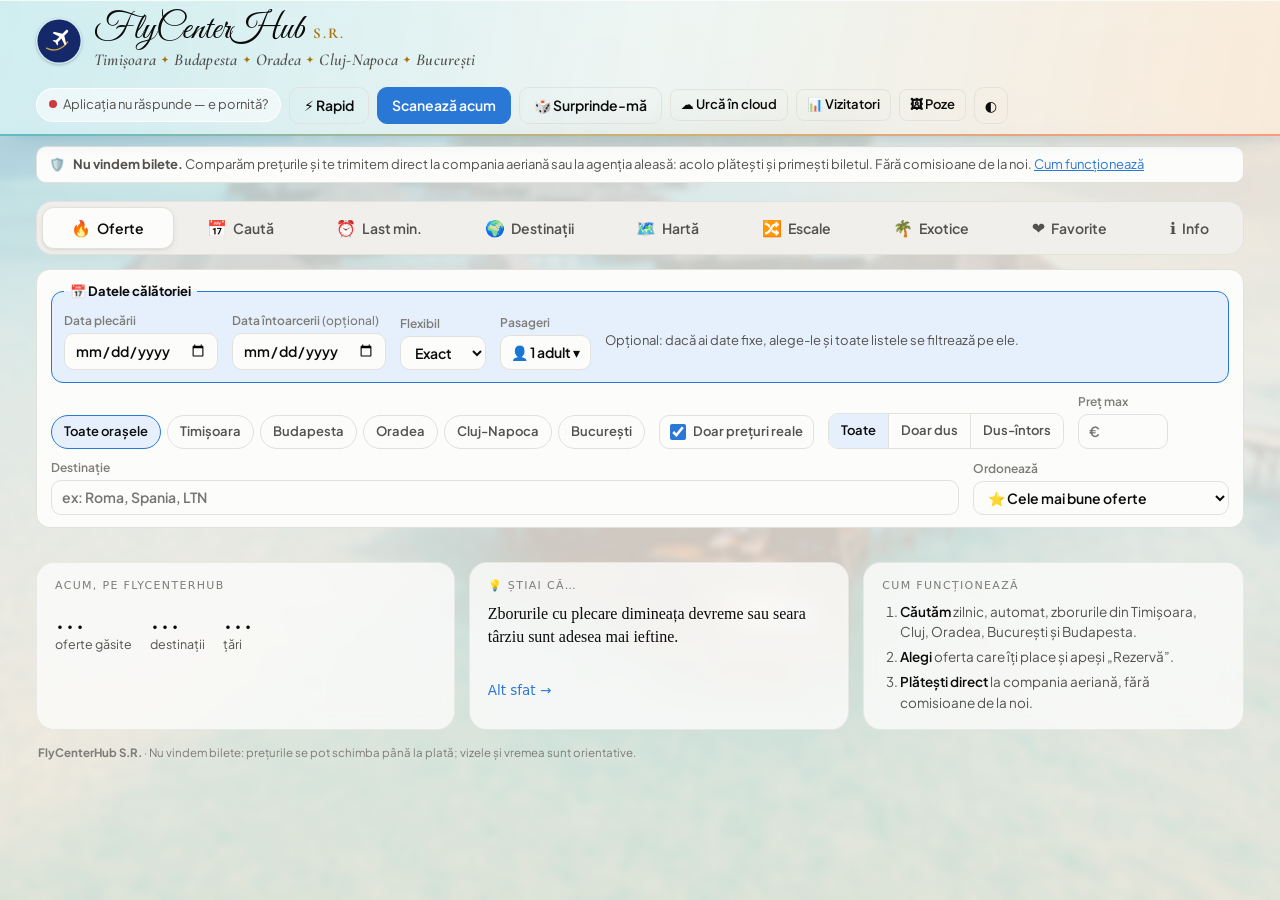
==== commit f9d68b36: "Actualizare cod de pe laptop 2026-10-13 13:58:39" ====
--- a/web/index.html
+++ b/web/index.html
@@ -150,7 +150,7 @@
         <li><b>Plătești direct</b> la compania aeriană, fără comisioane de la noi.</li></ol>
     </section>
   </div>
-  <p class="sf-legal"><b>FlyCenterHub S.R.</b> · Nu vindem bilete: prețurile se pot schimba până la plată; vizele și vremea sunt orientative. · Foto: <a href="https://unsplash.com" target="_blank" rel="noopener">Unsplash</a>, <a href="https://commons.wikimedia.org/wiki/File:Cote_D%27Or_Beach_-_Anse_Volbert_-_Praslin_-_Seychelles.jpg" target="_blank" rel="noopener">NorbertNagel</a> (CC BY-SA 4.0)</p>
+  <p class="sf-legal"><b>FlyCenterHub S.R.</b> · Nu vindem bilete: prețurile se pot schimba până la plată; vizele și vremea sunt orientative.</p>
 </footer>
 
 <dialog id="route-modal" aria-labelledby="rm-title">
--- a/web/hero.css
+++ b/web/hero.css
@@ -5,7 +5,7 @@
   box-shadow: 0 18px 50px -18px rgba(5, 40, 70, .55);
 }
 /* Poza stă doar pe zona de sus (nu și pe rezultate), ca să nu se mărească și să se pixeleze când apar rezultatele.
-   Anse Volbert, Praslin, Seychelles – Wikimedia Commons, NorbertNagel, CC BY-SA 4.0 (credit în colț) */
+   hero-bg.jpg = Maldive, Unsplash (fără credit obligatoriu) */
 .hero-in {
   position: relative; z-index: 1; padding: 30px 28px 26px; min-height: 470px; display: flex; flex-direction: column;
   background: linear-gradient(180deg, rgba(4, 28, 52, .38) 0%, rgba(4, 28, 52, .08) 38%, rgba(4, 28, 52, 0) 60%, rgba(4, 28, 52, .25) 100%),
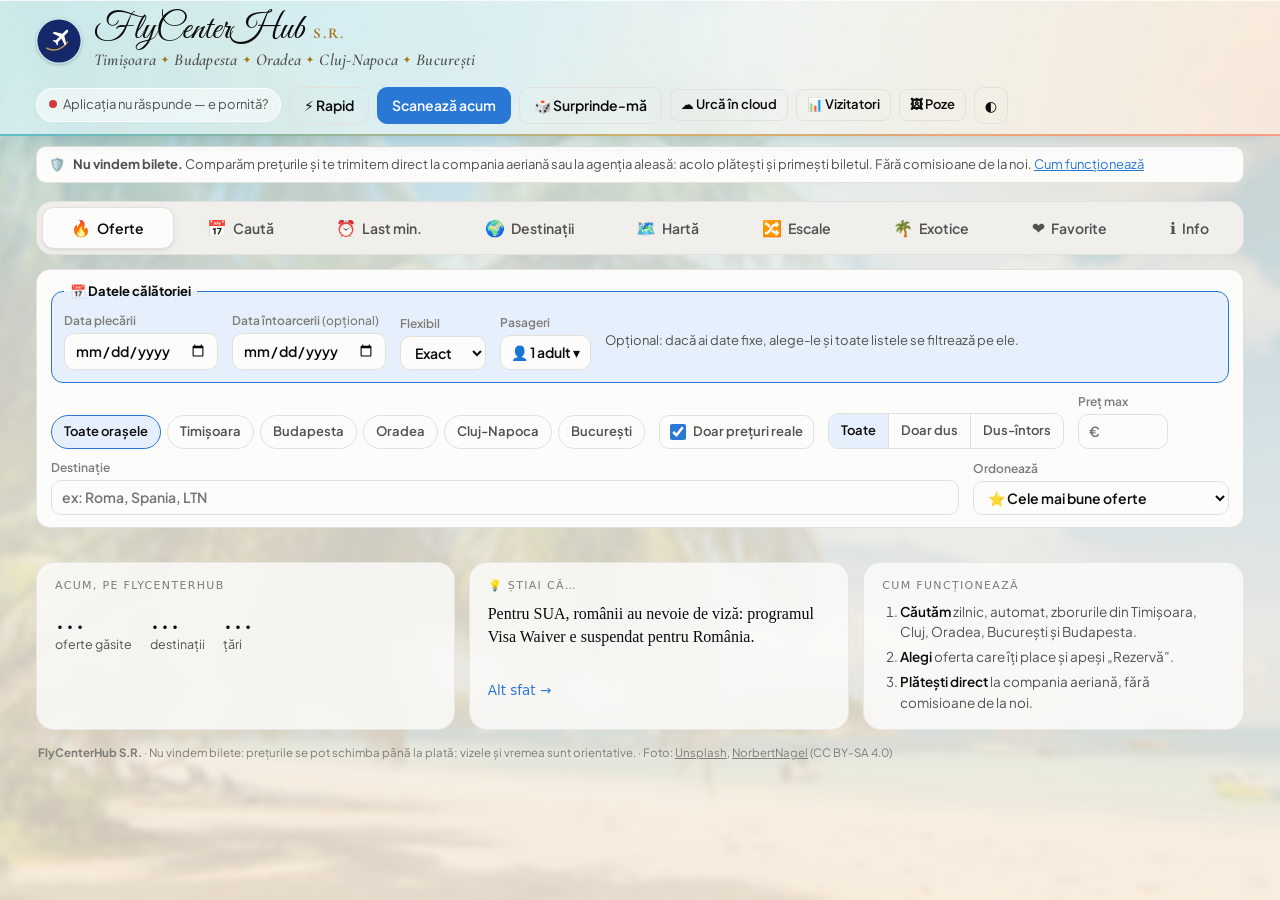
==== commit 5b611e99: "Actualizare cod de pe laptop 2026-10-13 14:00:48" ====
--- a/web/index.html
+++ b/web/index.html
@@ -150,7 +150,7 @@
         <li><b>Plătești direct</b> la compania aeriană, fără comisioane de la noi.</li></ol>
     </section>
   </div>
-  <p class="sf-legal"><b>FlyCenterHub S.R.</b> · Nu vindem bilete: prețurile se pot schimba până la plată; vizele și vremea sunt orientative.</p>
+  <p class="sf-legal"><b>FlyCenterHub S.R.</b> · Nu vindem bilete: prețurile se pot schimba până la plată; vizele și vremea sunt orientative. · Foto: <a href="https://unsplash.com" target="_blank" rel="noopener">Unsplash</a>, <a href="https://commons.wikimedia.org/wiki/File:Cote_D%27Or_Beach_-_Anse_Volbert_-_Praslin_-_Seychelles.jpg" target="_blank" rel="noopener">NorbertNagel</a> (CC BY-SA 4.0)</p>
 </footer>
 
 <dialog id="route-modal" aria-labelledby="rm-title">
--- a/web/hero.css
+++ b/web/hero.css
@@ -5,7 +5,7 @@
   box-shadow: 0 18px 50px -18px rgba(5, 40, 70, .55);
 }
 /* Poza stă doar pe zona de sus (nu și pe rezultate), ca să nu se mărească și să se pixeleze când apar rezultatele.
-   hero-bg.jpg = Maldive, Unsplash (fără credit obligatoriu) */
+   Anse Volbert, Praslin, Seychelles – Wikimedia Commons, NorbertNagel, CC BY-SA 4.0 (credit în colț) */
 .hero-in {
   position: relative; z-index: 1; padding: 30px 28px 26px; min-height: 470px; display: flex; flex-direction: column;
   background: linear-gradient(180deg, rgba(4, 28, 52, .38) 0%, rgba(4, 28, 52, .08) 38%, rgba(4, 28, 52, 0) 60%, rgba(4, 28, 52, .25) 100%),
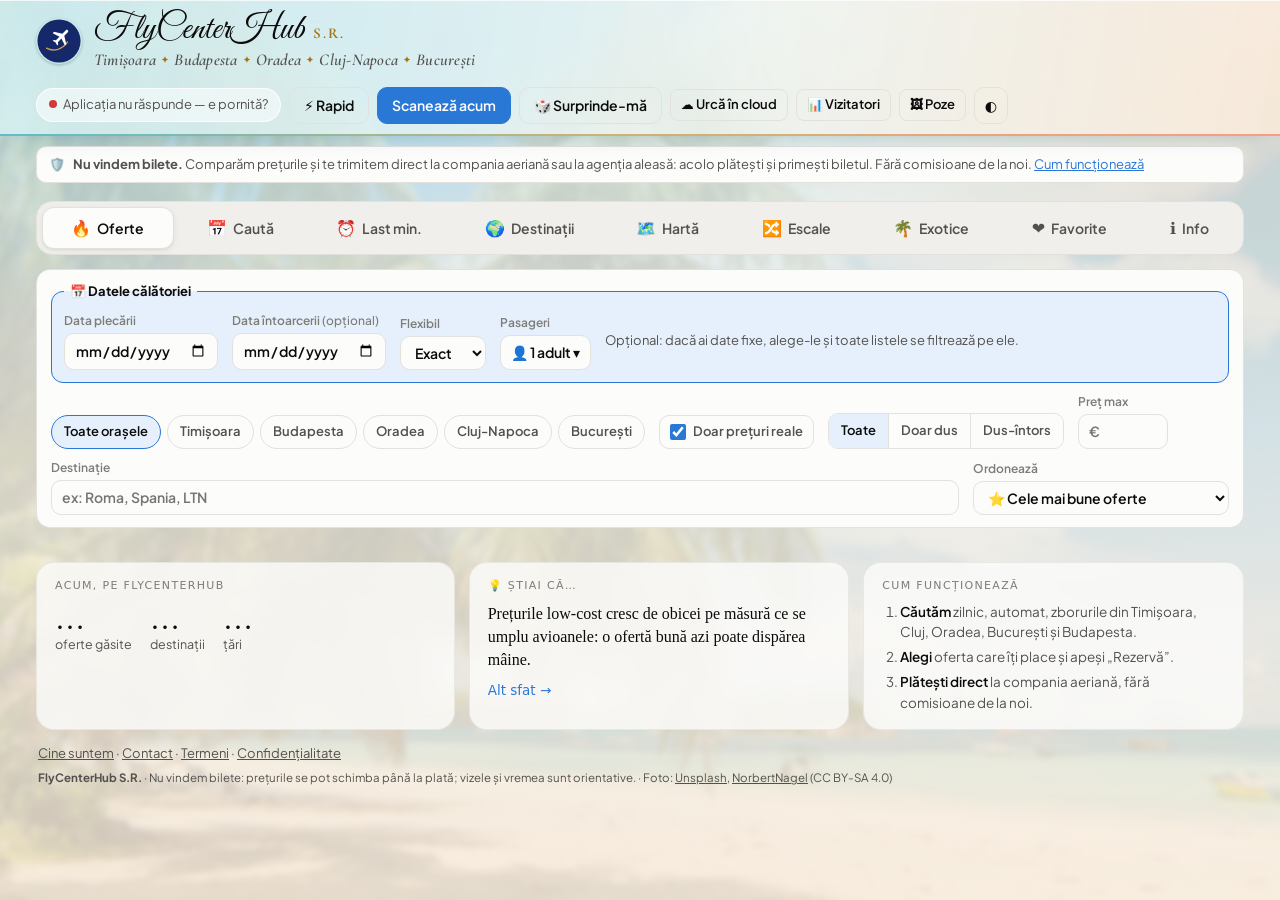
==== commit 047facfc: "Actualizare cod de pe laptop 2026-10-13 16:09:59" ====
--- a/web/index.html
+++ b/web/index.html
@@ -5,7 +5,19 @@
 <meta name="viewport" content="width=device-width, initial-scale=1, viewport-fit=cover">
 <meta name="theme-color" content="#fcfcfb" media="(prefers-color-scheme: light)">
 <meta name="theme-color" content="#1a1a19" media="(prefers-color-scheme: dark)">
-<title>FlyCenterHub S.R.</title>
+<title>FlyCenterHub – bilete de avion ieftine din Timișoara, Cluj, Oradea, București și Budapesta</title>
+<meta name="description" content="Comparator gratuit de bilete de avion ieftine: verificăm zilnic mii de zboruri Wizz Air, Ryanair și Google Flights din Timișoara, Cluj, Oradea, București și Budapesta. Oferte, last minute, destinații exotice, vize și vreme.">
+<link rel="canonical" href="https://flycenterhub.github.io/">
+<meta property="og:type" content="website">
+<meta property="og:site_name" content="FlyCenterHub">
+<meta property="og:locale" content="ro_RO">
+<meta property="og:title" content="FlyCenterHub – Lumea e mai aproape decât crezi">
+<meta property="og:description" content="Zboruri ieftine din Timișoara, Cluj, Oradea, București și Budapesta, verificate zilnic. Tu alegi destinația, noi găsim cel mai bun preț.">
+<meta property="og:url" content="https://flycenterhub.github.io/">
+<meta property="og:image" content="https://flycenterhub.github.io/og.jpg">
+<meta property="og:image:width" content="1200">
+<meta property="og:image:height" content="630">
+<meta name="twitter:card" content="summary_large_image">
 <link rel="preconnect" href="https://fonts.googleapis.com">
 <link rel="preconnect" href="https://fonts.gstatic.com" crossorigin>
 <link href="https://fonts.googleapis.com/css2?family=Great+Vibes&family=Cormorant+Garamond:ital,wght@0,500;0,600;0,700;1,500;1,600&family=Plus+Jakarta+Sans:wght@400;500;600;700;800&family=Fraunces:opsz,wght@9..144,300;9..144,400&family=Outfit:wght@400;500&display=swap" rel="stylesheet">
@@ -150,6 +162,7 @@
         <li><b>Plătești direct</b> la compania aeriană, fără comisioane de la noi.</li></ol>
     </section>
   </div>
+  <p class="sf-links"><a href="#" data-tab="help" data-anchor="despre">Cine suntem</a> · <a href="#" data-tab="help" data-anchor="contact">Contact</a> · <a href="#" data-tab="help" data-anchor="termeni">Termeni</a> · <a href="#" data-tab="help" data-anchor="confidentialitate">Confidențialitate</a></p>
   <p class="sf-legal"><b>FlyCenterHub S.R.</b> · Nu vindem bilete: prețurile se pot schimba până la plată; vizele și vremea sunt orientative. · Foto: <a href="https://unsplash.com" target="_blank" rel="noopener">Unsplash</a>, <a href="https://commons.wikimedia.org/wiki/File:Cote_D%27Or_Beach_-_Anse_Volbert_-_Praslin_-_Seychelles.jpg" target="_blank" rel="noopener">NorbertNagel</a> (CC BY-SA 4.0)</p>
 </footer>
 
--- a/web/style.css
+++ b/web/style.css
@@ -788,7 +788,9 @@
 .sf-how ol { margin: 0; padding-left: 18px; font-size: 13.5px; line-height: 1.5; }
 .sf-how li + li { margin-top: 5px; }
 .sf-how b { color: var(--text); font-weight: 600; }
-.sf-legal { margin: 14px 2px 0; font-size: 11.5px; color: var(--muted); }
+.sf-links { margin: 14px 2px 0; font-size: 13px; }
+.sf-links a { color: var(--text-2); }
+.sf-legal { margin: 6px 2px 0; font-size: 11.5px; color: var(--text-2); }
 .sf-legal a { color: inherit; }
 @media (max-width: 860px) { .sf-grid { grid-template-columns: 1fr; } }
 
@@ -808,7 +810,7 @@
    Pentru a reveni la fundalul doar color, șterge blocul acesta (sau copiază backup-fundal-culoare/style.css). */
 :root:not([data-theme="dark"]) body::before {
   content: ""; position: fixed; inset: -20px; z-index: -1; pointer-events: none;
-  background: url("hero-bg-1280.jpg") center 60% / cover no-repeat;
+  background: url("hero-bg.jpg") center 60% / cover no-repeat; /* aceeași poză ca sus: o singură descărcare */
   opacity: .16; filter: blur(3px) saturate(.9);
 }
 @media (prefers-color-scheme: dark) { :root:not([data-theme="light"]) body::before { display: none; } }
@@ -836,3 +838,5 @@
   :root:not([data-theme="light"]) .top .status-pill { background: var(--surface-2); border-color: var(--border); }
   :root:not([data-theme="light"]) .tabs { background: color-mix(in srgb, var(--surface) 94%, transparent); box-shadow: none; border-top: 1px solid var(--border); }
 }
+
+@media (max-width: 560px) { :root:not([data-theme="dark"]) body::before { background-image: url("hero-bg-1280.jpg"); } }
--- a/web/hero.css
+++ b/web/hero.css
@@ -93,7 +93,8 @@
   .hero-p { font-size: 14px; }
   .hero-res { padding: 14px 12px 16px; }
   .hero-row { flex-direction: column; align-items: stretch; }
-  .hero-ideas { flex-wrap: nowrap; overflow-x: auto; padding-bottom: 2px; scrollbar-width: none; }
+  .hero-row { min-width: 0; max-width: 100%; }
+  .hero-ideas { flex-wrap: wrap; max-width: 100%; min-width: 0; }
   .hero-chip { white-space: nowrap; }
   .hero-trip { align-self: flex-start; }
 }
@@ -109,7 +110,7 @@
 @media (prefers-reduced-motion: reduce) { .hero-sl i { transition: none; } .hero-sl i.on { animation: none; transform: none; } }
 
 /* Scrisul din chenarul de căutare (varianta F, mai fină): etichete Outfit, valori Fraunces subțire, buton Outfit */
-.hf-l { font-family: "Outfit", system-ui, sans-serif; font-size: 10px; font-weight: 500; letter-spacing: .12em; }
+.hf-l { font-family: "Outfit", system-ui, sans-serif; font-size: 10px; font-weight: 500; letter-spacing: .12em; color: var(--text-2); }
 .hf select, .hf input { font-family: "Fraunces", Georgia, serif; font-size: 15px; font-weight: 300; font-variation-settings: "opsz" 24; letter-spacing: .005em; }
 .hf input::placeholder { font-weight: 300; font-style: normal; }
 .hf-i { font-size: 14px; }
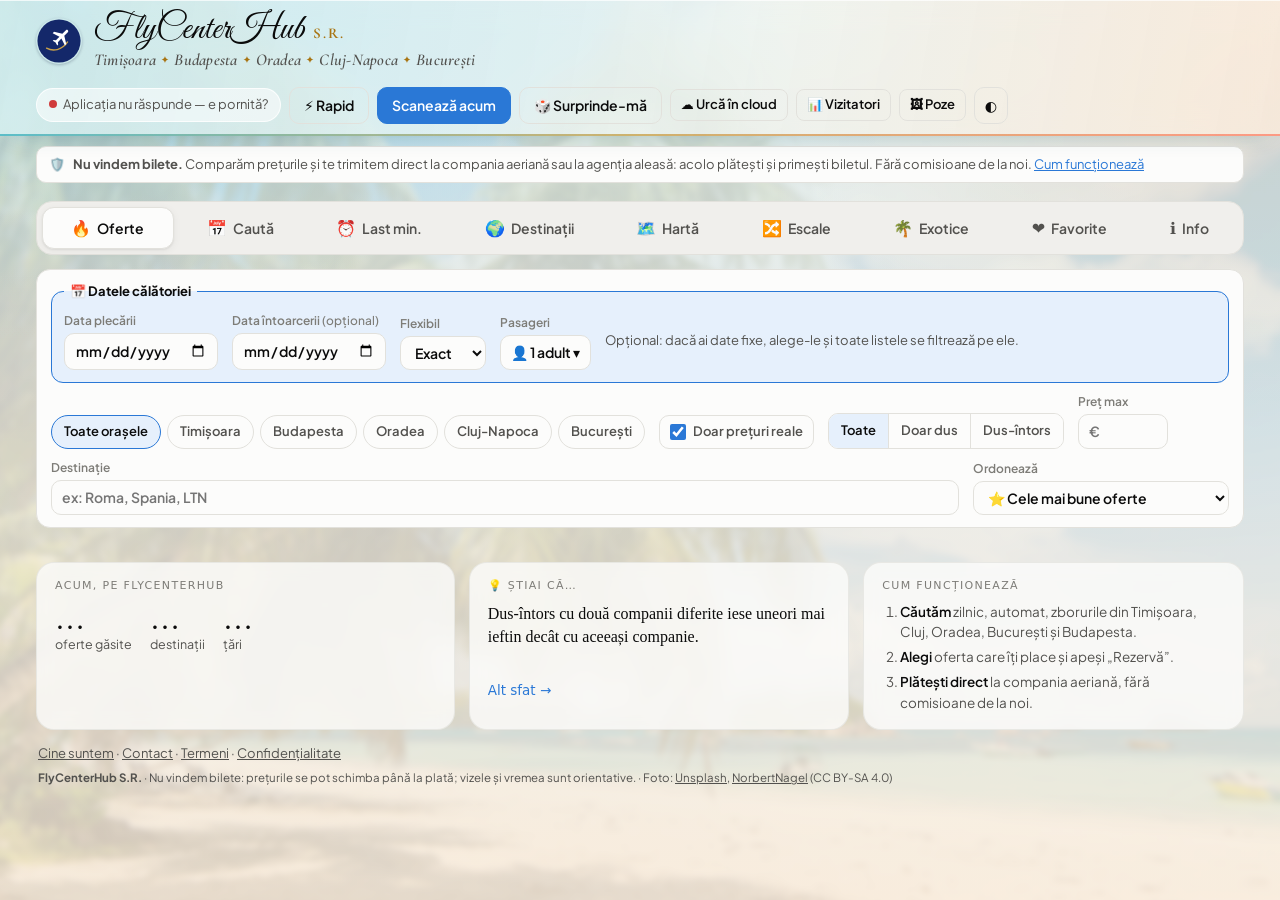
==== commit d9a7f68e: "Actualizare cod de pe laptop 2026-10-20 11:51:47" ====
--- a/web/index.html
+++ b/web/index.html
@@ -30,9 +30,9 @@
 <header class="top">
   <div class="wrap top-inner">
     <div class="brand">
-      <span class="logo" aria-hidden="true"><img src="logo.svg" alt="" width="44" height="44"></span>
+      <a class="logo home-link" href="./" title="Pagina principală" aria-label="Pagina principală FlyCenterHub"><img src="logo.svg" alt="" width="44" height="44"></a>
       <div>
-        <h1 class="brand-name"><span class="script">FlyCenterHub</span> <span class="sr">S.R.</span></h1>
+        <h1 class="brand-name"><a class="home-link" href="./" title="Pagina principală"><span class="script">FlyCenterHub</span> <span class="sr">S.R.</span></a></h1>
         <p class="sub cities" id="cities-line">Timișoara · Budapesta · Oradea · Cluj-Napoca</p>
         <p class="sub fx" id="fx-line"></p>
         <p class="sub fx" id="public-line"></p>
--- a/web/style.css
+++ b/web/style.css
@@ -840,3 +840,22 @@
 }
 
 @media (max-width: 560px) { :root:not([data-theme="dark"]) body::before { background-image: url("hero-bg-1280.jpg"); } }
+
+/* harta: butoane de mărire și indiciu */
+.map-wrap { position: relative; }
+#map-svg { cursor: grab; touch-action: pan-y; }
+#map-svg:active { cursor: grabbing; }
+.map-zoom { position: absolute; right: 10px; top: 10px; display: flex; flex-direction: column; gap: 4px; z-index: 2; }
+.map-zoom button { width: 34px; height: 34px; border-radius: 10px; border: 1px solid var(--border); background: var(--surface); color: var(--text);
+  font: 600 18px/1 system-ui, sans-serif; cursor: pointer; box-shadow: var(--shadow); }
+.map-zoom button:hover { background: var(--surface-2); }
+.map-hint { position: absolute; left: 50%; bottom: 10px; transform: translateX(-50%); background: rgba(16, 36, 44, .72); color: #fff; font-size: 12px;
+  padding: 5px 12px; border-radius: 999px; pointer-events: none; transition: opacity .4s; white-space: nowrap; }
+.map-hint.gone { opacity: 0; }
+@media (max-width: 560px) { .map-hint { font-size: 11px; white-space: normal; text-align: center; width: 80%; } }
+
+/* logo și nume = link spre pagina principală */
+.home-link { color: inherit; text-decoration: none; display: inline-flex; align-items: baseline; gap: 8px; }
+a.logo.home-link { display: inline-block; transition: transform .2s; }
+a.logo.home-link:hover { transform: scale(1.05); }
+.brand-name .home-link:hover .script { opacity: .85; }
--- a/web/hero.css
+++ b/web/hero.css
@@ -153,3 +153,15 @@
 .hdd-back { position: fixed; inset: 0; z-index: 199; background: rgba(5, 25, 40, .35); opacity: 0; transition: opacity .2s; }
 .hdd-back.in { opacity: 1; }
 @media (prefers-reduced-motion: reduce) { .hdd, .hdd.sheet, .hdd-back, .hf-chev { transition: none; } }
+
+/* fereastra „date fixe” */
+.hdp { padding: 8px 12px 12px; }
+.hdp-f { display: flex; flex-direction: column; gap: 4px; padding: 6px 2px; font: 500 13px "Outfit", system-ui, sans-serif; color: var(--text-2); }
+.hdp-f small { font-weight: 400; color: var(--muted); }
+.hdp-f input { font: 400 15px "Fraunces", Georgia, serif; color: #1d2a30; border: 1px solid #dfe5e6; border-radius: 11px; padding: 9px 11px; background: #fff; }
+.hdp-f input:focus { outline: 2px solid #ffb59f; border-color: #ff8a6a; }
+.hdp-err { margin: 4px 2px 0; color: #c0392b; font-size: 13px; }
+.hdp-b { display: flex; gap: 8px; justify-content: flex-end; margin-top: 10px; }
+.hdp-b button { border: 0; border-radius: 11px; padding: 9px 14px; font: 500 14px "Outfit", system-ui, sans-serif; cursor: pointer; }
+.hdp-cancel { background: #eef2f2; color: #33444a; }
+.hdp-ok { background: linear-gradient(135deg, #ff8a4c, #ff5a5f); color: #fff; }
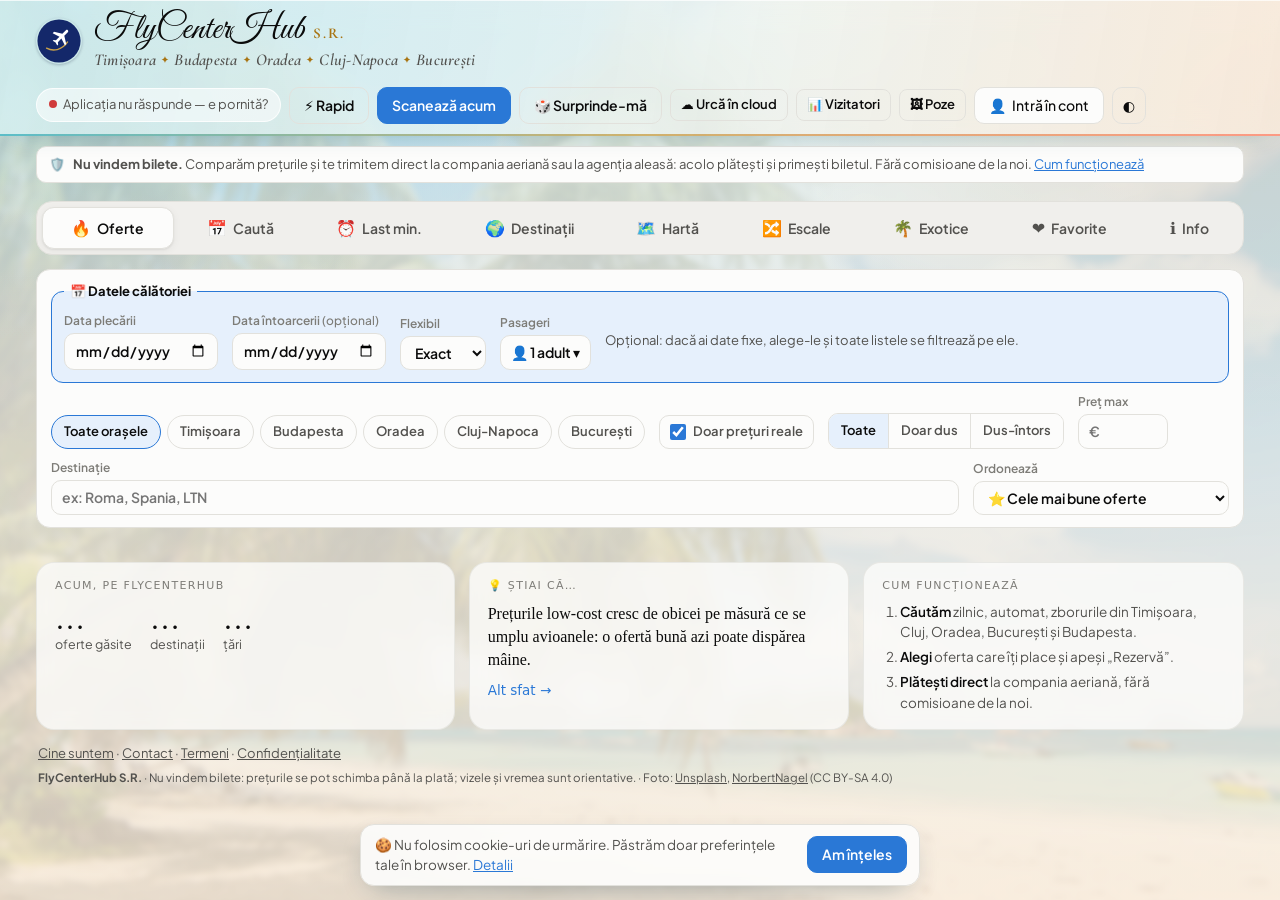
==== commit e672a24f: "Actualizare cod de pe laptop 2026-10-29 16:49:42" ====
--- a/web/index.html
+++ b/web/index.html
@@ -1,205 +1,207 @@
-<!doctype html>
-<html lang="ro">
-<head>
-<meta charset="utf-8">
-<meta name="viewport" content="width=device-width, initial-scale=1, viewport-fit=cover">
-<meta name="theme-color" content="#fcfcfb" media="(prefers-color-scheme: light)">
-<meta name="theme-color" content="#1a1a19" media="(prefers-color-scheme: dark)">
-<title>FlyCenterHub – bilete de avion ieftine din Timișoara, Cluj, Oradea, București și Budapesta</title>
-<meta name="description" content="Comparator gratuit de bilete de avion ieftine: verificăm zilnic mii de zboruri Wizz Air, Ryanair și Google Flights din Timișoara, Cluj, Oradea, București și Budapesta. Oferte, last minute, destinații exotice, vize și vreme.">
-<link rel="canonical" href="https://flycenterhub.github.io/">
-<meta property="og:type" content="website">
-<meta property="og:site_name" content="FlyCenterHub">
-<meta property="og:locale" content="ro_RO">
-<meta property="og:title" content="FlyCenterHub – Lumea e mai aproape decât crezi">
-<meta property="og:description" content="Zboruri ieftine din Timișoara, Cluj, Oradea, București și Budapesta, verificate zilnic. Tu alegi destinația, noi găsim cel mai bun preț.">
-<meta property="og:url" content="https://flycenterhub.github.io/">
-<meta property="og:image" content="https://flycenterhub.github.io/og.jpg">
-<meta property="og:image:width" content="1200">
-<meta property="og:image:height" content="630">
-<meta name="twitter:card" content="summary_large_image">
-<link rel="preconnect" href="https://fonts.googleapis.com">
-<link rel="preconnect" href="https://fonts.gstatic.com" crossorigin>
-<link href="https://fonts.googleapis.com/css2?family=Great+Vibes&family=Cormorant+Garamond:ital,wght@0,500;0,600;0,700;1,500;1,600&family=Plus+Jakarta+Sans:wght@400;500;600;700;800&family=Fraunces:opsz,wght@9..144,300;9..144,400&family=Outfit:wght@400;500&display=swap" rel="stylesheet">
-<link rel="icon" href="logo.svg" type="image/svg+xml">
-<link rel="apple-touch-icon" href="logo.svg">
-<link rel="stylesheet" href="style.css">
-<link rel="stylesheet" href="hero.css">
-</head>
-<body>
-<header class="top">
-  <div class="wrap top-inner">
-    <div class="brand">
-      <a class="logo home-link" href="./" title="Pagina principală" aria-label="Pagina principală FlyCenterHub"><img src="logo.svg" alt="" width="44" height="44"></a>
-      <div>
-        <h1 class="brand-name"><a class="home-link" href="./" title="Pagina principală"><span class="script">FlyCenterHub</span> <span class="sr">S.R.</span></a></h1>
-        <p class="sub cities" id="cities-line">Timișoara · Budapesta · Oradea · Cluj-Napoca</p>
-        <p class="sub fx" id="fx-line"></p>
-        <p class="sub fx" id="public-line"></p>
-      </div>
-    </div>
-    <div class="status-area">
-      <div id="status" class="status-pill" role="status" aria-live="polite">Se încarcă…</div>
-      <button id="btn-quick" class="btn ghost" title="Verificare rapidă (~2 minute): Aviasales și cele mai mici prețuri Ryanair spre toate destinațiile">⚡ Rapid</button>
-      <button id="btn-scan" class="btn" title="Scanare completă (~30 de minute): fiecare zi, pe toate rutele Wizz Air, Ryanair și Aviasales">Scanează acum</button>
-      <button id="btn-surprise" class="btn ghost" title="O destinație la întâmplare, în bugetul tău">🎲 Surprinde-mă</button>
-      <button id="btn-theme" class="btn ghost icon" title="Temă luminoasă / întunecată" aria-label="Schimbă tema">◐</button>
-    </div>
-  </div>
-  <div class="scanbar" id="scanbar" hidden><div class="fill"></div></div>
-</header>
-
-<main class="wrap">
-  <div class="trust" id="trust">🛡️ <span><b>Nu vindem bilete.</b> Comparăm prețurile și te trimitem direct la compania aeriană sau la agenția aleasă: acolo plătești și primești biletul. Fără comisioane de la noi. <a href="#" data-tab="help" data-anchor="despre">Cum funcționează</a></span></div>
-  <nav class="tabs" role="tablist">
-    <button role="tab" data-tab="deals" title="Cele mai bune oferte" class="tab active"><span class="t-ico">🔥</span><span class="t-lbl">Oferte</span><span class="t-short">Oferte</span> <span class="count" id="c-deals"></span></button>
-    <button role="tab" data-tab="search" title="Cel mai ieftin zbor spre fiecare destinație, filtrat pe datele tale" class="tab"><span class="t-ico">📅</span><span class="t-lbl">Caută pe date</span><span class="t-short">Caută</span> <span class="count" id="c-search"></span></button>
-    <button role="tab" data-tab="lm" title="Zboruri cu plecare în zilele următoare" class="tab"><span class="t-ico">⏰</span><span class="t-lbl">Last minute</span><span class="t-short">Last min.</span> <span class="count" id="c-lm"></span></button>
-    <button role="tab" data-tab="dest" title="Toate destinațiile, din fiecare oraș" class="tab"><span class="t-ico">🌍</span><span class="t-lbl">Destinații</span><span class="t-short">Destinații</span> <span class="count" id="c-dest"></span></button>
-    <button role="tab" data-tab="map" title="Harta cu prețuri: unde poți zbura ieftin" class="tab"><span class="t-ico">🗺️</span><span class="t-lbl">Hartă</span><span class="t-short">Hartă</span> <span class="count" id="c-map"></span></button>
-    <button role="tab" data-tab="escale" title="Escale făcute de tine: două bilete low-cost, mai ieftine decât zborul direct" class="tab"><span class="t-ico">🔀</span><span class="t-lbl">Escale</span><span class="t-short">Escale</span> <span class="count" id="c-escale"></span></button>
-    <button role="tab" data-tab="exotic" title="Destinații exotice din Budapesta" class="tab"><span class="t-ico">🌴</span><span class="t-lbl">Exotice</span><span class="t-short">Exotice</span> <span class="count" id="c-exotic"></span></button>
-    <button role="tab" data-tab="favs" title="Zborurile salvate de tine" class="tab"><span class="t-ico">❤️</span><span class="t-lbl">Favorite</span><span class="t-short">Favorite</span> <span class="count" id="c-favs"></span></button>
-    <button role="tab" data-tab="help" title="Cum funcționează platforma" class="tab"><span class="t-ico">ℹ️</span><span class="t-lbl">Info</span><span class="t-short">Info</span></button>
-  </nav>
-
-  <div class="quick-origins" id="quick-origins" role="group" aria-label="Oraș de plecare"></div>
-  <section class="filters" id="filters">
-    <button class="filters-toggle" id="filters-toggle" type="button" aria-expanded="false">
-      <span>⚙️ Filtre, date și sortare</span><span class="ft-sum" id="filters-sum"></span><span class="ft-arrow">▾</span>
-    </button>
-    <fieldset class="datebox" id="f-dates">
-      <legend>📅 Datele călătoriei</legend>
-      <label class="field"><span>Data plecării</span><input id="f-dep" type="date"></label>
-      <label class="field"><span>Data întoarcerii <em>(opțional)</em></span><input id="f-ret" type="date"></label>
-      <label class="field"><span>Flexibil</span>
-        <select id="f-flex">
-          <option value="0">Exact</option>
-          <option value="1">± 1 zi</option>
-          <option value="2">± 2 zile</option>
-          <option value="3">± 3 zile</option>
-          <option value="7">± 7 zile</option>
-        </select>
-      </label>
-      <div class="field pax-field"><span>Pasageri</span>
-        <button class="pax-btn" id="pax-btn" type="button" aria-haspopup="true" aria-expanded="false">👤 1 adult ▾</button>
-        <div class="pax-pop" id="pax-pop" hidden>
-          <div class="pax-row" data-k="adults"><div><b>Adulți</b><small>12 ani și peste</small></div>
-            <button type="button" data-d="-1" aria-label="Mai puțini adulți">−</button><output>1</output><button type="button" data-d="1" aria-label="Mai mulți adulți">+</button></div>
-          <div class="pax-row" data-k="children"><div><b>Copii</b><small>2–11 ani, cu loc</small></div>
-            <button type="button" data-d="-1" aria-label="Mai puțini copii">−</button><output>0</output><button type="button" data-d="1" aria-label="Mai mulți copii">+</button></div>
-          <div class="pax-row" data-k="infants"><div><b>Bebeluși</b><small>sub 2 ani, în brațe</small></div>
-            <button type="button" data-d="-1" aria-label="Mai puțini bebeluși">−</button><output>0</output><button type="button" data-d="1" aria-label="Mai mulți bebeluși">+</button></div>
-          <p class="pax-note">Maximum 9 locuri pe rezervare (adulți + copii); câte un bebeluș pentru fiecare adult.</p>
-          <button type="button" class="btn small" id="pax-done">Gata</button>
-        </div>
-      </div>
-      <button class="btn small ghost" id="f-dates-clear" type="button" hidden>✕ Șterge datele</button>
-      <p class="datebox-hint" id="f-dates-hint">Opțional: dacă ai date fixe, alege-le și toate listele se filtrează pe ele.</p>
-    </fieldset>
-    <div class="chips" id="f-origin" role="group" aria-label="Oraș de plecare"></div>
-    <label class="exact-toggle" title="Arată doar prețuri reale: direct de la Wizz Air și Ryanair sau confirmate pe Google Flights. Debifează ca să vezi și prețurile găsite în căutările altor călători (de verificat).">
-      <input type="checkbox" id="f-exact" checked> <span>Doar prețuri reale</span>
-    </label>
-    <div class="seg" id="f-trip" role="group" aria-label="Tip bilet">
-      <button data-v="ALL" class="on">Toate</button>
-      <button data-v="OW">Doar dus</button>
-      <button data-v="RT">Dus-întors</button>
-    </div>
-    <label class="field"><span>Preț max</span><input id="f-max" type="number" min="0" step="5" placeholder="€" inputmode="numeric"></label>
-    <label class="field grow"><span>Destinație</span><input id="f-q" type="search" placeholder="ex: Roma, Spania, LTN"></label>
-    <label class="field" id="f-sort-wrap"><span>Ordonează</span>
-      <select id="f-sort">
-        <option value="best">⭐ Cele mai bune oferte</option>
-        <option value="price_asc">💶 Preț: de la cel mai ieftin</option>
-        <option value="price_desc">💶 Preț: de la cel mai scump</option>
-        <option value="newest">🆕 Cele mai noi (apărute recent)</option>
-        <option value="date_asc">📅 Plecare: cele mai apropiate</option>
-        <option value="date_desc">📅 Plecare: cele mai îndepărtate</option>
-        <option value="discount">📉 Cea mai mare reducere</option>
-        <option value="name">🔤 Destinație A–Z</option>
-      </select>
-    </label>
-    <label class="field" id="f-days-wrap" hidden><span>Pleacă în max</span>
-      <select id="f-days">
-        <option value="3">3 zile</option>
-        <option value="7">7 zile</option>
-        <option value="10" selected>10 zile</option>
-        <option value="14">14 zile</option>
-        <option value="21">21 zile</option>
-      </select>
-    </label>
-  </section>
-
-  <div id="banner"></div>
-
-  <section id="tab-deals" class="panel"></section>
-  <section id="tab-search" class="panel" hidden></section>
-  <section id="tab-lm" class="panel" hidden></section>
-  <section id="tab-dest" class="panel" hidden></section>
-  <section id="tab-map" class="panel" hidden></section>
-  <section id="tab-escale" class="panel" hidden></section>
-  <section id="tab-exotic" class="panel" hidden></section>
-  <section id="tab-favs" class="panel" hidden></section>
-  <section id="tab-help" class="panel prose" hidden></section>
-</main>
-<footer class="site-foot wrap">
-  <div class="sf-grid">
-    <section class="sf-box sf-stats" aria-label="FlyCenterHub în cifre">
-      <h3>Acum, pe FlyCenterHub</h3>
-      <div class="sf-nums" id="sf-nums"><div><b>…</b><span>oferte găsite</span></div><div><b>…</b><span>destinații</span></div><div><b>…</b><span>țări</span></div></div>
-      <p class="sf-cheap" id="sf-cheap"></p>
-    </section>
-    <section class="sf-box sf-tip" aria-label="Sfat de călătorie">
-      <h3>💡 Știai că…</h3>
-      <p id="sf-tip"></p>
-      <button type="button" class="sf-next" id="sf-next">Alt sfat →</button>
-    </section>
-    <section class="sf-box sf-how" aria-label="Cum funcționează">
-      <h3>Cum funcționează</h3>
-      <ol><li><b>Căutăm</b> zilnic, automat, zborurile din Timișoara, Cluj, Oradea, București și Budapesta.</li>
-        <li><b>Alegi</b> oferta care îți place și apeși „Rezervă”.</li>
-        <li><b>Plătești direct</b> la compania aeriană, fără comisioane de la noi.</li></ol>
-    </section>
-  </div>
-  <p class="sf-links"><a href="#" data-tab="help" data-anchor="despre">Cine suntem</a> · <a href="#" data-tab="help" data-anchor="contact">Contact</a> · <a href="#" data-tab="help" data-anchor="termeni">Termeni</a> · <a href="#" data-tab="help" data-anchor="confidentialitate">Confidențialitate</a></p>
-  <p class="sf-legal"><b>FlyCenterHub S.R.</b> · Nu vindem bilete: prețurile se pot schimba până la plată; vizele și vremea sunt orientative. · Foto: <a href="https://unsplash.com" target="_blank" rel="noopener">Unsplash</a>, <a href="https://commons.wikimedia.org/wiki/File:Cote_D%27Or_Beach_-_Anse_Volbert_-_Praslin_-_Seychelles.jpg" target="_blank" rel="noopener">NorbertNagel</a> (CC BY-SA 4.0)</p>
-</footer>
-
-<dialog id="route-modal" aria-labelledby="rm-title">
-  <div class="modal-head">
-    <div>
-      <h2 id="rm-title">Rută</h2>
-      <p class="sub" id="rm-sub"></p>
-    </div>
-    <button class="btn ghost icon" id="rm-close" aria-label="Închide">✕</button>
-  </div>
-  <div id="rm-body"></div>
-</dialog>
-
-<dialog id="surprise-modal" class="sp-modal" aria-labelledby="sp-title">
-  <div class="modal-head">
-    <div>
-      <h2 id="sp-title">🎲 Surprinde-mă</h2>
-      <p class="sub">Tu alegi bugetul, noi alegem destinația.</p>
-    </div>
-    <button class="btn ghost icon" id="sp-close" aria-label="Închide">✕</button>
-  </div>
-  <div class="sp-opts">
-    <div class="chips sp-from" id="sp-origin" role="group" aria-label="Oraș de plecare"></div>
-    <div class="seg" id="sp-budget" role="group" aria-label="Buget">
-      <button data-v="30">sub 30 €</button><button data-v="50" class="on">sub 50 €</button><button data-v="100">sub 100 €</button><button data-v="200">sub 200 €</button>
-    </div>
-    <div class="seg" id="sp-trip" role="group" aria-label="Tip bilet">
-      <button data-v="OW" class="on">Doar dus</button><button data-v="RT">Dus-întors</button>
-    </div>
-  </div>
-  <div id="sp-body"></div>
-  <div class="sp-foot"><button class="btn" id="sp-again" type="button">🎲 Altă destinație</button></div>
-</dialog>
-
-<div id="tooltip" class="tooltip" role="tooltip" hidden></div>
-<script src="app.js"></script>
-<script src="hero.js"></script>
-</body>
-</html>
+<!doctype html>
+<html lang="ro">
+<head>
+<meta charset="utf-8">
+<meta name="viewport" content="width=device-width, initial-scale=1, viewport-fit=cover">
+<meta name="theme-color" content="#fcfcfb" media="(prefers-color-scheme: light)">
+<meta name="theme-color" content="#1a1a19" media="(prefers-color-scheme: dark)">
+<title>FlyCenterHub – bilete de avion ieftine din Timișoara, Cluj, Oradea, București și Budapesta</title>
+<meta name="description" content="Comparator gratuit de bilete de avion ieftine: verificăm zilnic mii de zboruri Wizz Air, Ryanair și Google Flights din Timișoara, Cluj, Oradea, București și Budapesta. Oferte, last minute, destinații exotice, vize și vreme.">
+<link rel="canonical" href="https://flycenterhub.github.io/">
+<meta property="og:type" content="website">
+<meta property="og:site_name" content="FlyCenterHub">
+<meta property="og:locale" content="ro_RO">
+<meta property="og:title" content="FlyCenterHub – Lumea e mai aproape decât crezi">
+<meta property="og:description" content="Zboruri ieftine din Timișoara, Cluj, Oradea, București și Budapesta, verificate zilnic. Tu alegi destinația, noi găsim cel mai bun preț.">
+<meta property="og:url" content="https://flycenterhub.github.io/">
+<meta property="og:image" content="https://flycenterhub.github.io/og.jpg">
+<meta property="og:image:width" content="1200">
+<meta property="og:image:height" content="630">
+<meta name="twitter:card" content="summary_large_image">
+<link rel="preconnect" href="https://fonts.googleapis.com">
+<link rel="preconnect" href="https://fonts.gstatic.com" crossorigin>
+<link href="https://fonts.googleapis.com/css2?family=Great+Vibes&family=Cormorant+Garamond:ital,wght@0,500;0,600;0,700;1,500;1,600&family=Plus+Jakarta+Sans:wght@400;500;600;700;800&family=Fraunces:opsz,wght@9..144,300;9..144,400&family=Outfit:wght@400;500&display=swap" rel="stylesheet">
+<link rel="icon" href="logo.svg" type="image/svg+xml">
+<link rel="apple-touch-icon" href="logo.svg">
+<link rel="stylesheet" href="style.css">
+<link rel="stylesheet" href="hero.css">
+<link rel="stylesheet" href="account.css">
+</head>
+<body>
+<header class="top">
+  <div class="wrap top-inner">
+    <div class="brand">
+      <a class="logo home-link" href="./" title="Pagina principală" aria-label="Pagina principală FlyCenterHub"><img src="logo.svg" alt="" width="44" height="44"></a>
+      <div>
+        <h1 class="brand-name"><a class="home-link" href="./" title="Pagina principală"><span class="script">FlyCenterHub</span> <span class="sr">S.R.</span></a></h1>
+        <p class="sub cities" id="cities-line">Timișoara · Budapesta · Oradea · Cluj-Napoca</p>
+        <p class="sub fx" id="fx-line"></p>
+        <p class="sub fx" id="public-line"></p>
+      </div>
+    </div>
+    <div class="status-area">
+      <div id="status" class="status-pill" role="status" aria-live="polite">Se încarcă…</div>
+      <button id="btn-quick" class="btn ghost" title="Verificare rapidă (~2 minute): Aviasales și cele mai mici prețuri Ryanair spre toate destinațiile">⚡ Rapid</button>
+      <button id="btn-scan" class="btn" title="Scanare completă (~30 de minute): fiecare zi, pe toate rutele Wizz Air, Ryanair și Aviasales">Scanează acum</button>
+      <button id="btn-surprise" class="btn ghost" title="O destinație la întâmplare, în bugetul tău">🎲 Surprinde-mă</button>
+      <button id="btn-theme" class="btn ghost icon" title="Temă luminoasă / întunecată" aria-label="Schimbă tema">◐</button>
+    </div>
+  </div>
+  <div class="scanbar" id="scanbar" hidden><div class="fill"></div></div>
+</header>
+
+<main class="wrap">
+  <div class="trust" id="trust">🛡️ <span><b>Nu vindem bilete.</b> Comparăm prețurile și te trimitem direct la compania aeriană sau la agenția aleasă: acolo plătești și primești biletul. Fără comisioane de la noi. <a href="#" data-tab="help" data-anchor="despre">Cum funcționează</a></span></div>
+  <nav class="tabs" role="tablist">
+    <button role="tab" data-tab="deals" title="Cele mai bune oferte" class="tab active"><span class="t-ico">🔥</span><span class="t-lbl">Oferte</span><span class="t-short">Oferte</span> <span class="count" id="c-deals"></span></button>
+    <button role="tab" data-tab="search" title="Cel mai ieftin zbor spre fiecare destinație, filtrat pe datele tale" class="tab"><span class="t-ico">📅</span><span class="t-lbl">Caută pe date</span><span class="t-short">Caută</span> <span class="count" id="c-search"></span></button>
+    <button role="tab" data-tab="lm" title="Zboruri cu plecare în zilele următoare" class="tab"><span class="t-ico">⏰</span><span class="t-lbl">Last minute</span><span class="t-short">Last min.</span> <span class="count" id="c-lm"></span></button>
+    <button role="tab" data-tab="dest" title="Toate destinațiile, din fiecare oraș" class="tab"><span class="t-ico">🌍</span><span class="t-lbl">Destinații</span><span class="t-short">Destinații</span> <span class="count" id="c-dest"></span></button>
+    <button role="tab" data-tab="map" title="Harta cu prețuri: unde poți zbura ieftin" class="tab"><span class="t-ico">🗺️</span><span class="t-lbl">Hartă</span><span class="t-short">Hartă</span> <span class="count" id="c-map"></span></button>
+    <button role="tab" data-tab="escale" title="Escale făcute de tine: două bilete low-cost, mai ieftine decât zborul direct" class="tab"><span class="t-ico">🔀</span><span class="t-lbl">Escale</span><span class="t-short">Escale</span> <span class="count" id="c-escale"></span></button>
+    <button role="tab" data-tab="exotic" title="Destinații exotice din Budapesta" class="tab"><span class="t-ico">🌴</span><span class="t-lbl">Exotice</span><span class="t-short">Exotice</span> <span class="count" id="c-exotic"></span></button>
+    <button role="tab" data-tab="favs" title="Zborurile salvate de tine" class="tab"><span class="t-ico">❤️</span><span class="t-lbl">Favorite</span><span class="t-short">Favorite</span> <span class="count" id="c-favs"></span></button>
+    <button role="tab" data-tab="help" title="Cum funcționează platforma" class="tab"><span class="t-ico">ℹ️</span><span class="t-lbl">Info</span><span class="t-short">Info</span></button>
+  </nav>
+
+  <div class="quick-origins" id="quick-origins" role="group" aria-label="Oraș de plecare"></div>
+  <section class="filters" id="filters">
+    <button class="filters-toggle" id="filters-toggle" type="button" aria-expanded="false">
+      <span>⚙️ Filtre, date și sortare</span><span class="ft-sum" id="filters-sum"></span><span class="ft-arrow">▾</span>
+    </button>
+    <fieldset class="datebox" id="f-dates">
+      <legend>📅 Datele călătoriei</legend>
+      <label class="field"><span>Data plecării</span><input id="f-dep" type="date"></label>
+      <label class="field"><span>Data întoarcerii <em>(opțional)</em></span><input id="f-ret" type="date"></label>
+      <label class="field"><span>Flexibil</span>
+        <select id="f-flex">
+          <option value="0">Exact</option>
+          <option value="1">± 1 zi</option>
+          <option value="2">± 2 zile</option>
+          <option value="3">± 3 zile</option>
+          <option value="7">± 7 zile</option>
+        </select>
+      </label>
+      <div class="field pax-field"><span>Pasageri</span>
+        <button class="pax-btn" id="pax-btn" type="button" aria-haspopup="true" aria-expanded="false">👤 1 adult ▾</button>
+        <div class="pax-pop" id="pax-pop" hidden>
+          <div class="pax-row" data-k="adults"><div><b>Adulți</b><small>12 ani și peste</small></div>
+            <button type="button" data-d="-1" aria-label="Mai puțini adulți">−</button><output>1</output><button type="button" data-d="1" aria-label="Mai mulți adulți">+</button></div>
+          <div class="pax-row" data-k="children"><div><b>Copii</b><small>2–11 ani, cu loc</small></div>
+            <button type="button" data-d="-1" aria-label="Mai puțini copii">−</button><output>0</output><button type="button" data-d="1" aria-label="Mai mulți copii">+</button></div>
+          <div class="pax-row" data-k="infants"><div><b>Bebeluși</b><small>sub 2 ani, în brațe</small></div>
+            <button type="button" data-d="-1" aria-label="Mai puțini bebeluși">−</button><output>0</output><button type="button" data-d="1" aria-label="Mai mulți bebeluși">+</button></div>
+          <p class="pax-note">Maximum 9 locuri pe rezervare (adulți + copii); câte un bebeluș pentru fiecare adult.</p>
+          <button type="button" class="btn small" id="pax-done">Gata</button>
+        </div>
+      </div>
+      <button class="btn small ghost" id="f-dates-clear" type="button" hidden>✕ Șterge datele</button>
+      <p class="datebox-hint" id="f-dates-hint">Opțional: dacă ai date fixe, alege-le și toate listele se filtrează pe ele.</p>
+    </fieldset>
+    <div class="chips" id="f-origin" role="group" aria-label="Oraș de plecare"></div>
+    <label class="exact-toggle" title="Arată doar prețuri reale: direct de la Wizz Air și Ryanair sau confirmate pe Google Flights. Debifează ca să vezi și prețurile găsite în căutările altor călători (de verificat).">
+      <input type="checkbox" id="f-exact" checked> <span>Doar prețuri reale</span>
+    </label>
+    <div class="seg" id="f-trip" role="group" aria-label="Tip bilet">
+      <button data-v="ALL" class="on">Toate</button>
+      <button data-v="OW">Doar dus</button>
+      <button data-v="RT">Dus-întors</button>
+    </div>
+    <label class="field"><span>Preț max</span><input id="f-max" type="number" min="0" step="5" placeholder="€" inputmode="numeric"></label>
+    <label class="field grow"><span>Destinație</span><input id="f-q" type="search" placeholder="ex: Roma, Spania, LTN"></label>
+    <label class="field" id="f-sort-wrap"><span>Ordonează</span>
+      <select id="f-sort">
+        <option value="best">⭐ Cele mai bune oferte</option>
+        <option value="price_asc">💶 Preț: de la cel mai ieftin</option>
+        <option value="price_desc">💶 Preț: de la cel mai scump</option>
+        <option value="newest">🆕 Cele mai noi (apărute recent)</option>
+        <option value="date_asc">📅 Plecare: cele mai apropiate</option>
+        <option value="date_desc">📅 Plecare: cele mai îndepărtate</option>
+        <option value="discount">📉 Cea mai mare reducere</option>
+        <option value="name">🔤 Destinație A–Z</option>
+      </select>
+    </label>
+    <label class="field" id="f-days-wrap" hidden><span>Pleacă în max</span>
+      <select id="f-days">
+        <option value="3">3 zile</option>
+        <option value="7">7 zile</option>
+        <option value="10" selected>10 zile</option>
+        <option value="14">14 zile</option>
+        <option value="21">21 zile</option>
+      </select>
+    </label>
+  </section>
+
+  <div id="banner"></div>
+
+  <section id="tab-deals" class="panel"></section>
+  <section id="tab-search" class="panel" hidden></section>
+  <section id="tab-lm" class="panel" hidden></section>
+  <section id="tab-dest" class="panel" hidden></section>
+  <section id="tab-map" class="panel" hidden></section>
+  <section id="tab-escale" class="panel" hidden></section>
+  <section id="tab-exotic" class="panel" hidden></section>
+  <section id="tab-favs" class="panel" hidden></section>
+  <section id="tab-help" class="panel prose" hidden></section>
+</main>
+<footer class="site-foot wrap">
+  <div class="sf-grid">
+    <section class="sf-box sf-stats" aria-label="FlyCenterHub în cifre">
+      <h3>Acum, pe FlyCenterHub</h3>
+      <div class="sf-nums" id="sf-nums"><div><b>…</b><span>oferte găsite</span></div><div><b>…</b><span>destinații</span></div><div><b>…</b><span>țări</span></div></div>
+      <p class="sf-cheap" id="sf-cheap"></p>
+    </section>
+    <section class="sf-box sf-tip" aria-label="Sfat de călătorie">
+      <h3>💡 Știai că…</h3>
+      <p id="sf-tip"></p>
+      <button type="button" class="sf-next" id="sf-next">Alt sfat →</button>
+    </section>
+    <section class="sf-box sf-how" aria-label="Cum funcționează">
+      <h3>Cum funcționează</h3>
+      <ol><li><b>Căutăm</b> zilnic, automat, zborurile din Timișoara, Cluj, Oradea, București și Budapesta.</li>
+        <li><b>Alegi</b> oferta care îți place și apeși „Rezervă”.</li>
+        <li><b>Plătești direct</b> la compania aeriană, fără comisioane de la noi.</li></ol>
+    </section>
+  </div>
+  <p class="sf-links"><a href="#" data-tab="help" data-anchor="despre">Cine suntem</a> · <a href="#" data-tab="help" data-anchor="contact">Contact</a> · <a href="#" data-tab="help" data-anchor="termeni">Termeni</a> · <a href="#" data-tab="help" data-anchor="confidentialitate">Confidențialitate</a></p>
+  <p class="sf-legal"><b>FlyCenterHub S.R.</b> · Nu vindem bilete: prețurile se pot schimba până la plată; vizele și vremea sunt orientative. · Foto: <a href="https://unsplash.com" target="_blank" rel="noopener">Unsplash</a>, <a href="https://commons.wikimedia.org/wiki/File:Cote_D%27Or_Beach_-_Anse_Volbert_-_Praslin_-_Seychelles.jpg" target="_blank" rel="noopener">NorbertNagel</a> (CC BY-SA 4.0)</p>
+</footer>
+
+<dialog id="route-modal" aria-labelledby="rm-title">
+  <div class="modal-head">
+    <div>
+      <h2 id="rm-title">Rută</h2>
+      <p class="sub" id="rm-sub"></p>
+    </div>
+    <button class="btn ghost icon" id="rm-close" aria-label="Închide">✕</button>
+  </div>
+  <div id="rm-body"></div>
+</dialog>
+
+<dialog id="surprise-modal" class="sp-modal" aria-labelledby="sp-title">
+  <div class="modal-head">
+    <div>
+      <h2 id="sp-title">🎲 Surprinde-mă</h2>
+      <p class="sub">Tu alegi bugetul, noi alegem destinația.</p>
+    </div>
+    <button class="btn ghost icon" id="sp-close" aria-label="Închide">✕</button>
+  </div>
+  <div class="sp-opts">
+    <div class="chips sp-from" id="sp-origin" role="group" aria-label="Oraș de plecare"></div>
+    <div class="seg" id="sp-budget" role="group" aria-label="Buget">
+      <button data-v="30">sub 30 €</button><button data-v="50" class="on">sub 50 €</button><button data-v="100">sub 100 €</button><button data-v="200">sub 200 €</button>
+    </div>
+    <div class="seg" id="sp-trip" role="group" aria-label="Tip bilet">
+      <button data-v="OW" class="on">Doar dus</button><button data-v="RT">Dus-întors</button>
+    </div>
+  </div>
+  <div id="sp-body"></div>
+  <div class="sp-foot"><button class="btn" id="sp-again" type="button">🎲 Altă destinație</button></div>
+</dialog>
+
+<div id="tooltip" class="tooltip" role="tooltip" hidden></div>
+<script src="app.js"></script>
+<script src="hero.js"></script>
+<script src="account.js"></script>
+</body>
+</html>
--- a/web/account.css
+++ b/web/account.css
@@ -0,0 +1,48 @@
+/* Cont utilizator + mesaj cookie-uri (account.js) */
+.acct-btn { background: var(--surface); color: var(--text); border-color: var(--border); font-weight: 500; }
+.acct-btn:hover { background: var(--surface-2); filter: none; }
+.acct-av { width: 22px; height: 22px; border-radius: 50%; background: #0f6e8c; color: #fff; display: inline-grid; place-items: center; font-size: 12px; font-weight: 600; }
+.acct-nm { max-width: 120px; overflow: hidden; text-overflow: clip; }
+
+.acct-back { position: fixed; inset: 0; z-index: 1000; background: rgba(10, 30, 40, .45); backdrop-filter: blur(3px); display: grid; place-items: center; padding: 16px; animation: acct-in .18s ease; }
+@keyframes acct-in { from { opacity: 0; } }
+.acct-box { width: 380px; max-width: 100%; max-height: calc(100vh - 32px); overflow: auto; background: var(--surface); color: var(--text); border-radius: 20px; padding: 22px; box-shadow: 0 20px 50px -20px rgba(8, 50, 70, .5); position: relative; font-family: Outfit, system-ui, sans-serif; }
+.acct-x { position: absolute; right: 10px; top: 8px; border: 0; background: none; color: var(--muted); font-size: 24px; cursor: pointer; padding: 4px 8px; }
+.acct-box h3 { font: 400 22px Fraunces, Georgia, serif; margin: 0 0 4px; }
+.acct-s { color: var(--text-2); font-size: 13.5px; margin: 0 0 16px; }
+.acct-seg { display: grid; grid-template-columns: 1fr 1fr; background: var(--surface-2); border-radius: 12px; padding: 4px; margin-bottom: 16px; }
+.acct-seg button { border: 0; background: none; padding: 7px; border-radius: 9px; font: 500 14px Outfit, sans-serif; color: var(--text-2); cursor: pointer; }
+.acct-seg .on { background: var(--surface); color: var(--text); box-shadow: 0 1px 3px rgba(0, 0, 0, .1); }
+.acct-g { width: 100%; display: flex; justify-content: center; gap: 10px; align-items: center; border: 1px solid var(--border); background: var(--surface); color: var(--text); border-radius: 12px; padding: 10px; font: 500 14.5px Outfit, sans-serif; cursor: pointer; }
+.acct-g b { color: #4285f4; }
+.acct-g:hover { background: var(--surface-2); }
+.acct-or { display: flex; align-items: center; gap: 10px; color: var(--muted); font-size: 12px; margin: 14px 0; }
+.acct-or::before, .acct-or::after { content: ""; flex: 1; height: 1px; background: var(--border); }
+.acct-box label { display: block; font-size: 12px; color: var(--text-2); margin: 0 0 12px; font-weight: 500; }
+.acct-box input:not([type=checkbox]) { display: block; width: 100%; box-sizing: border-box; margin-top: 4px; border: 1px solid var(--border); border-radius: 12px; padding: 10px 12px; font: 300 15px Fraunces, Georgia, serif; background: var(--surface); color: var(--text); }
+.acct-box input:focus { outline: 2px solid var(--accent); outline-offset: 0; }
+.acct-box .acct-chk { display: flex; gap: 8px; align-items: flex-start; font-weight: 400; font-size: 12.5px; line-height: 1.4; }
+.acct-chk input { margin-top: 2px; }
+.acct-box a { color: var(--accent); }
+.acct-msg { font-size: 13px; color: #b3261e; min-height: 0; margin: -4px 0 10px; }
+.acct-msg:empty { display: none; }
+.acct-msg.good { color: var(--good-text); }
+.acct-go { width: 100%; border: 0; border-radius: 12px; padding: 11px; background: var(--accent); color: #fff; font: 500 15px Outfit, sans-serif; cursor: pointer; }
+.acct-go:disabled { opacity: .6; }
+.acct-small { font-size: 12.5px; color: var(--text-2); margin-top: 10px; text-align: center; }
+
+.acct-menu { position: absolute; z-index: 1000; width: 260px; background: var(--surface); border: 1px solid var(--border); border-radius: 16px; padding: 8px; box-shadow: 0 16px 40px -18px rgba(8, 50, 70, .5); font-family: Outfit, system-ui, sans-serif; }
+.acct-who { padding: 8px 12px 10px; border-bottom: 1px solid var(--border); margin-bottom: 4px; font-size: 13px; color: var(--text-2); overflow-wrap: anywhere; }
+.acct-who b { display: block; color: var(--text); font-size: 14.5px; }
+.acct-menu button { display: block; width: 100%; text-align: left; border: 0; background: none; color: var(--text); padding: 9px 12px; border-radius: 10px; font: 14px Outfit, sans-serif; cursor: pointer; }
+.acct-menu button:hover { background: var(--surface-2); }
+.acct-soon { color: var(--muted); font-size: 11px; margin-left: 4px; }
+.acct-menu .acct-red { color: #b3261e; }
+
+.ck-bar { position: fixed; left: 50%; bottom: 14px; transform: translateX(-50%); z-index: 900; width: min(560px, calc(100% - 32px)); box-sizing: border-box; background: color-mix(in srgb, var(--surface) 92%, transparent); backdrop-filter: blur(10px); border: 1px solid var(--border); border-radius: 14px; padding: 10px 12px 10px 14px; display: flex; gap: 12px; align-items: center; box-shadow: 0 10px 30px -14px rgba(8, 50, 70, .45); font-size: 13.5px; color: var(--text-2); }
+.ck-bar a { color: var(--accent); }
+.ck-bar .btn { flex: none; }
+@media (max-width: 760px) {
+  .ck-bar { bottom: 76px; } /* deasupra meniului de jos de pe telefon */
+  .acct-nm { max-width: 80px; }
+}
